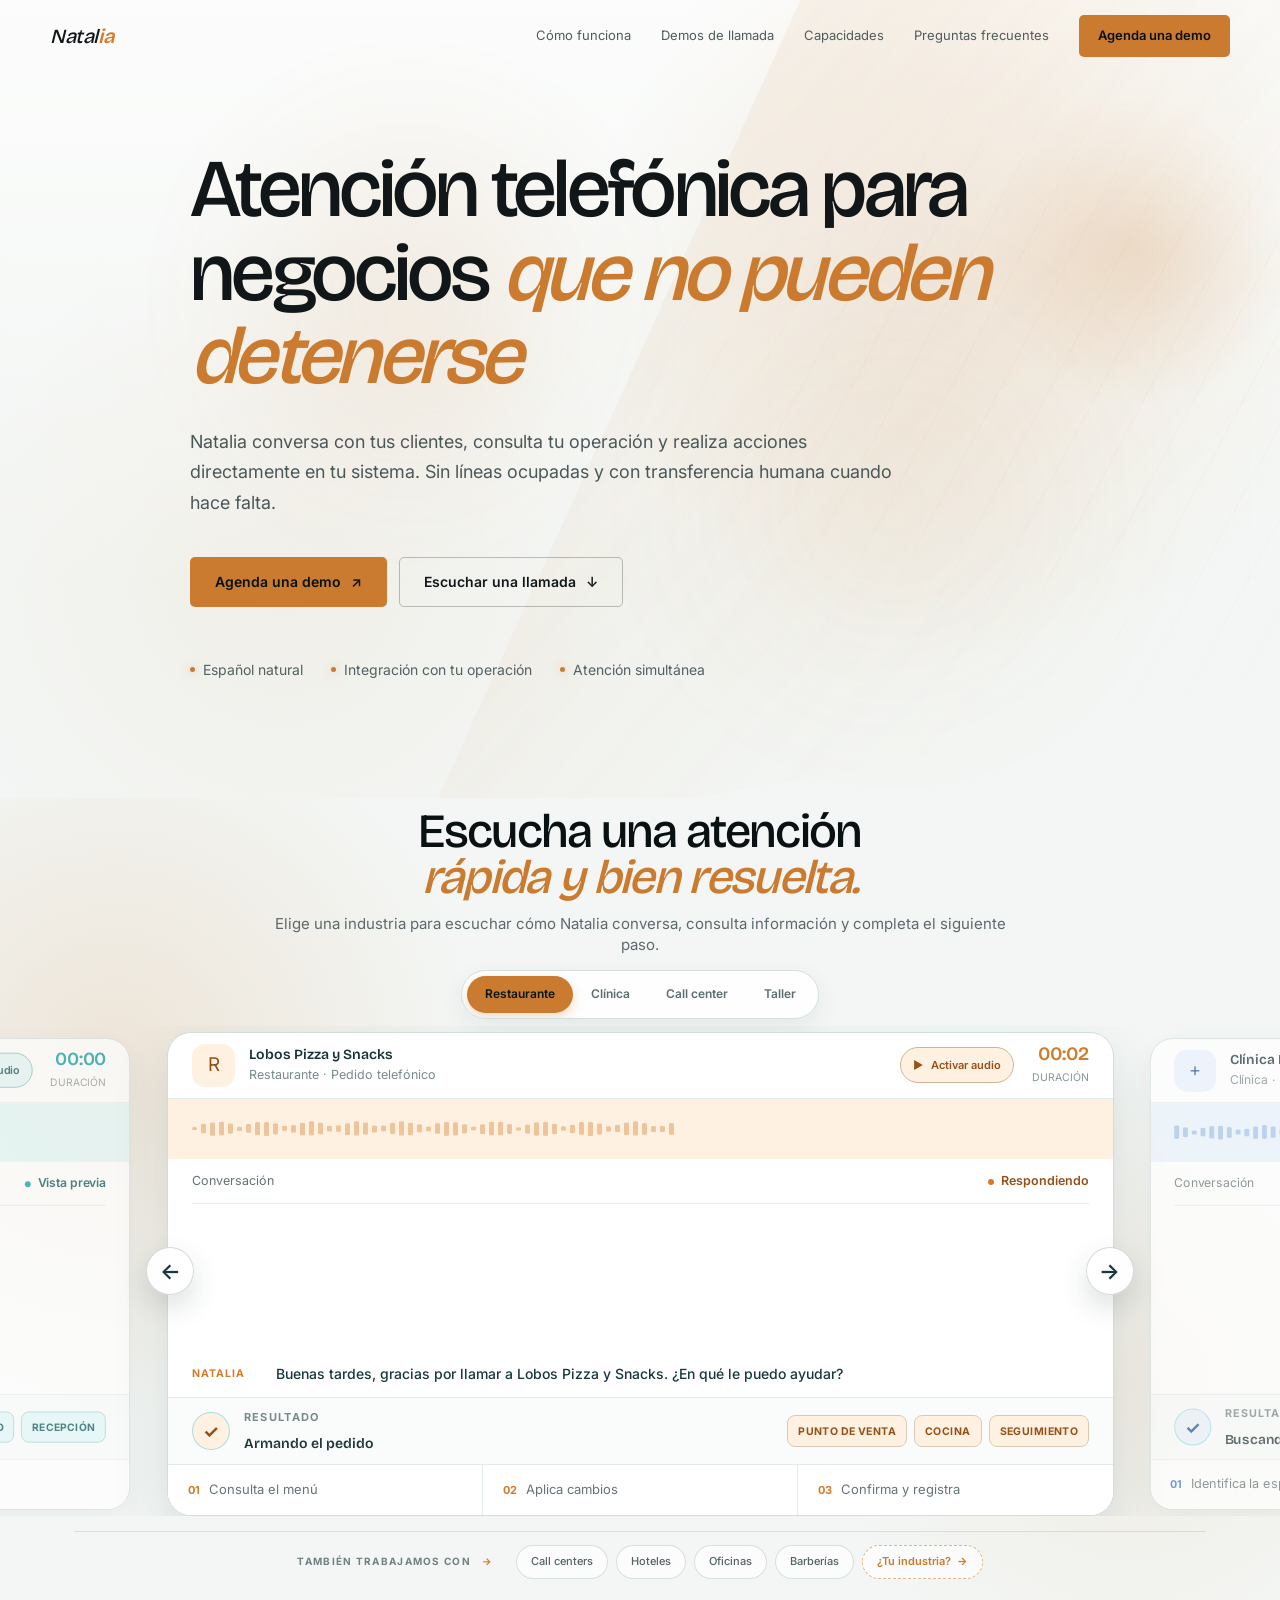
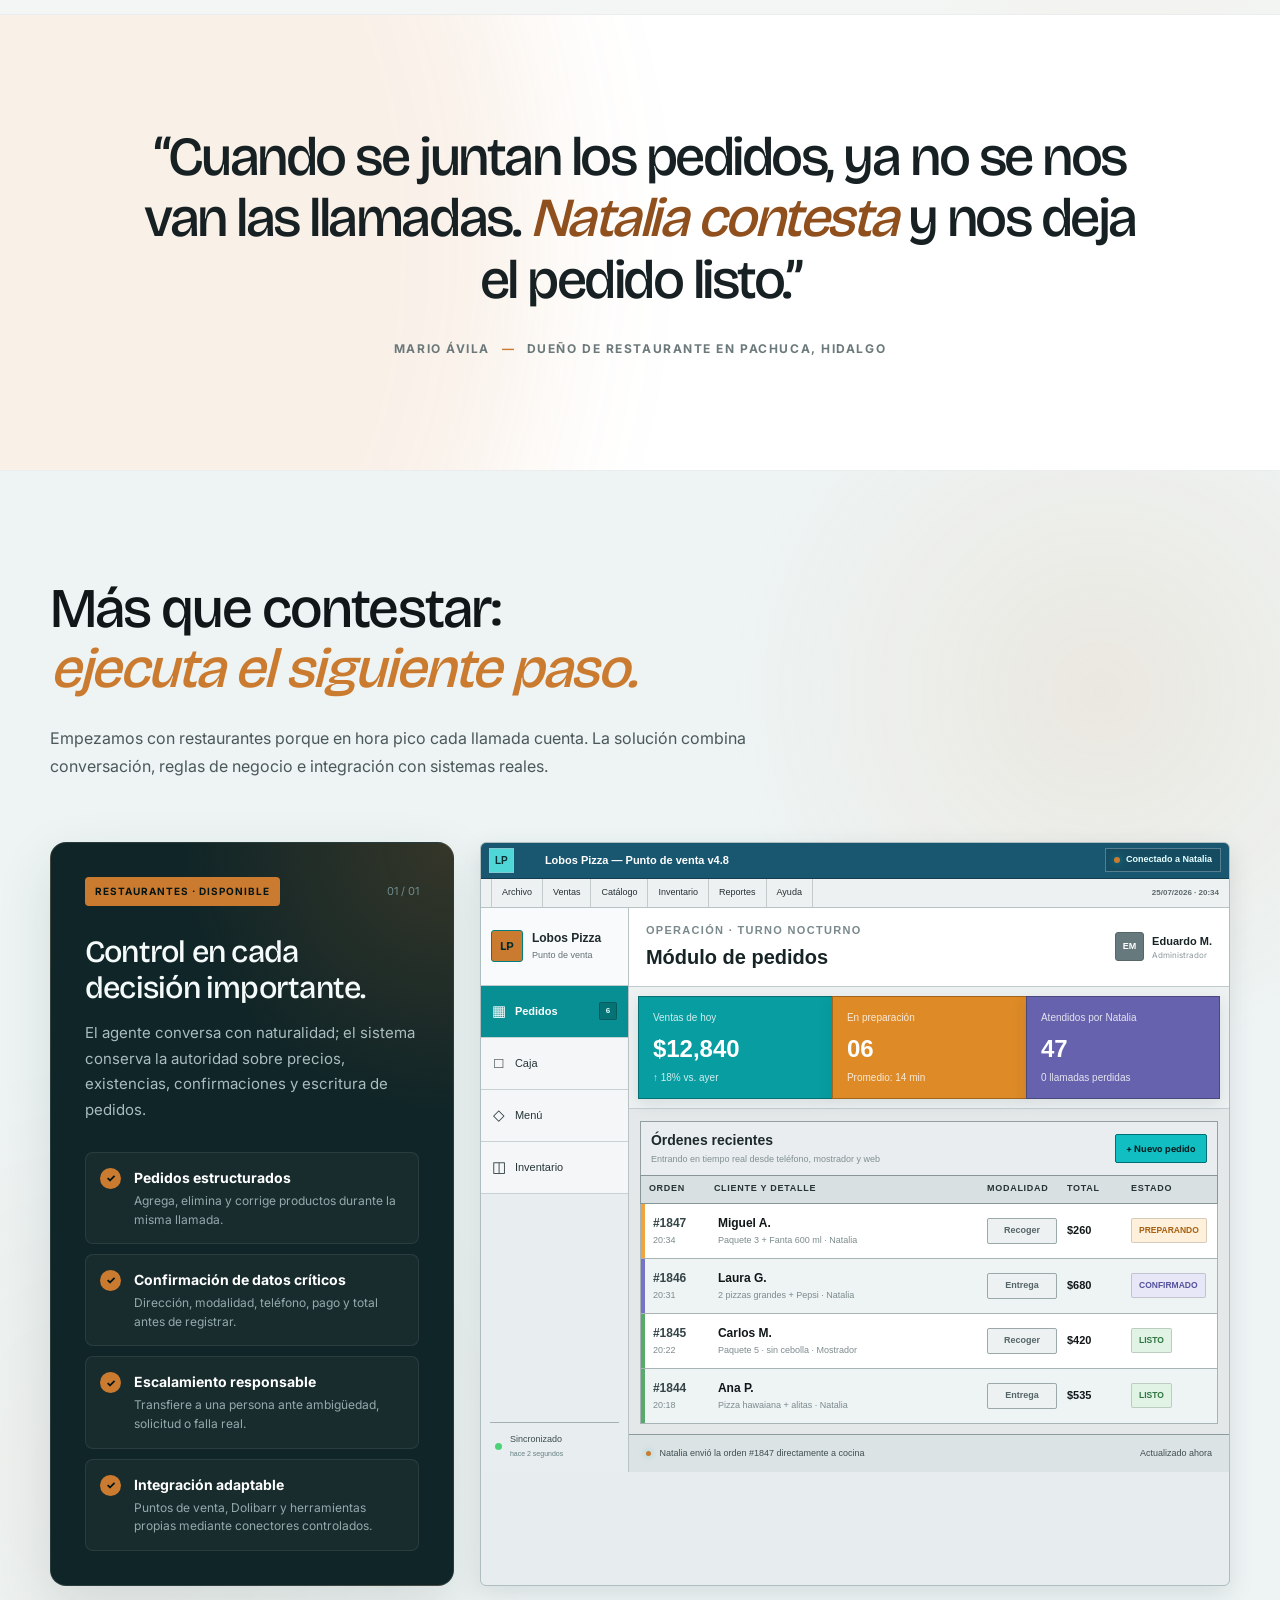
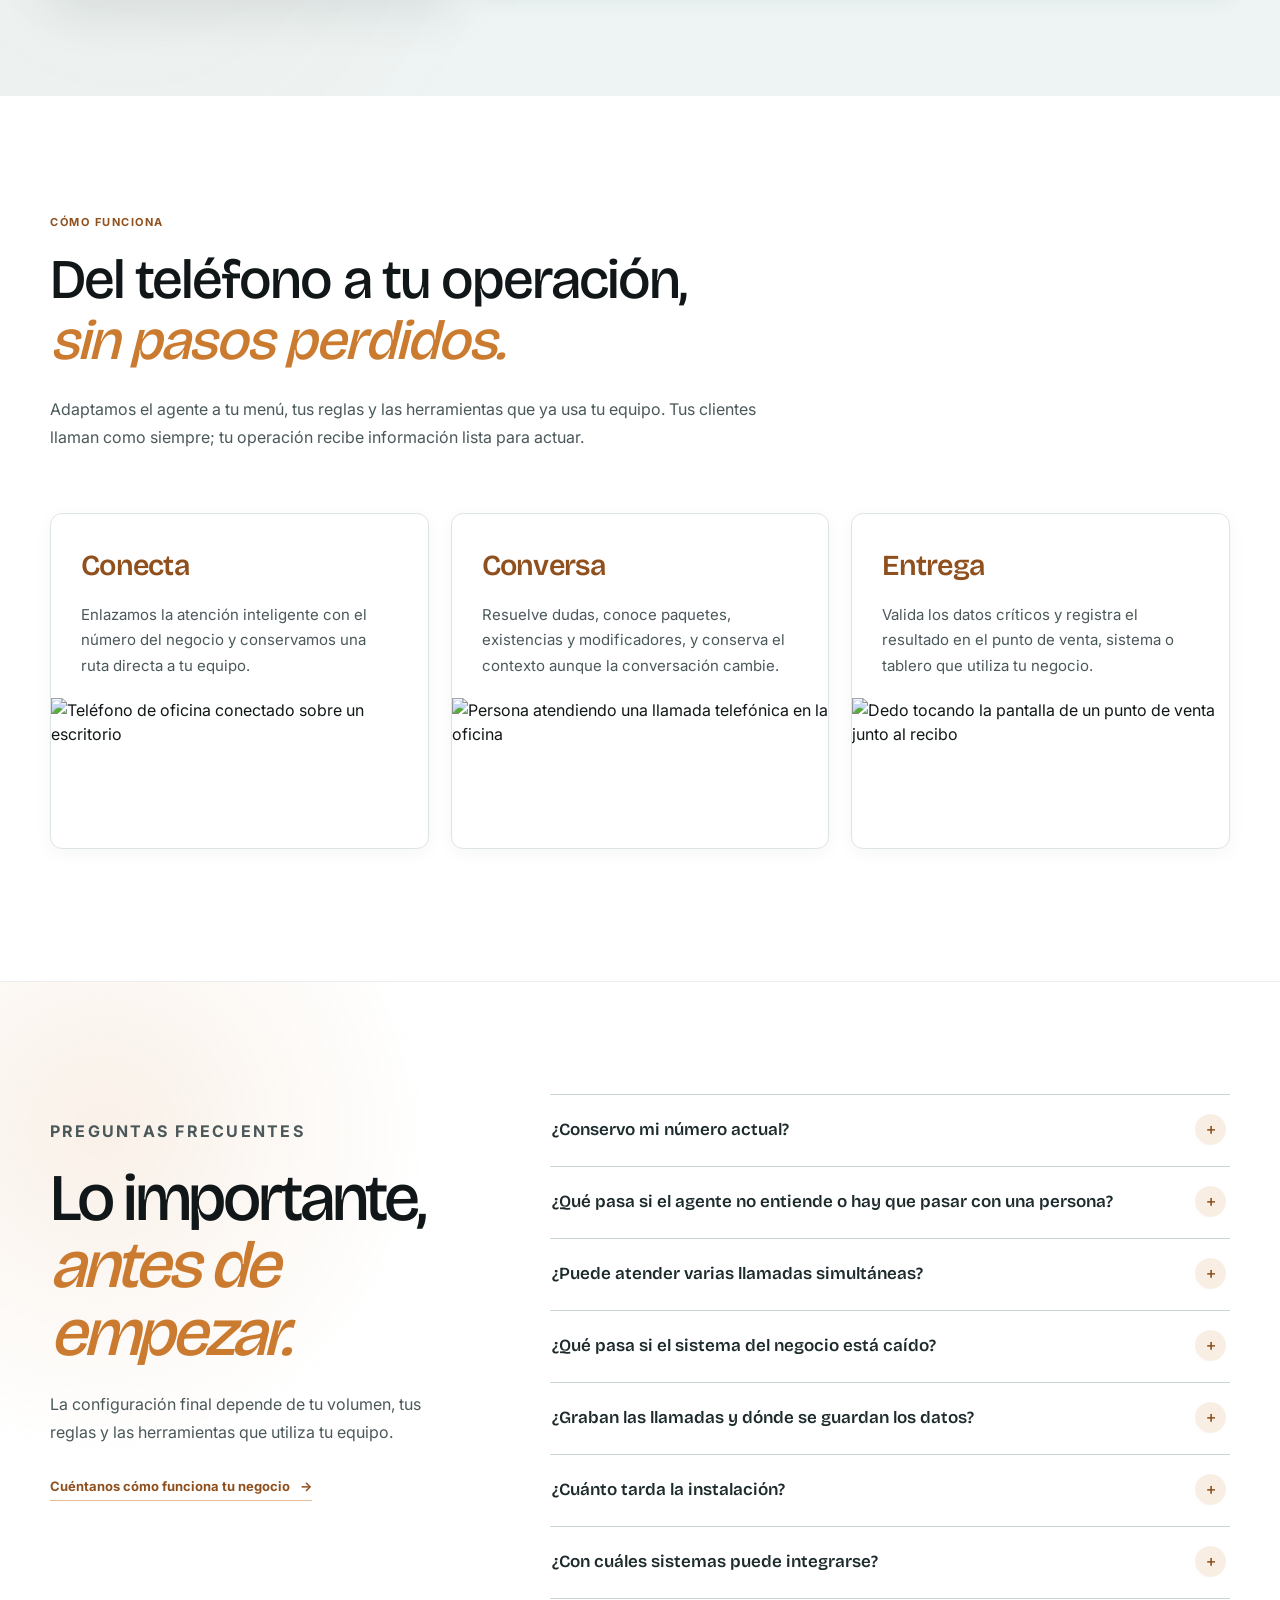
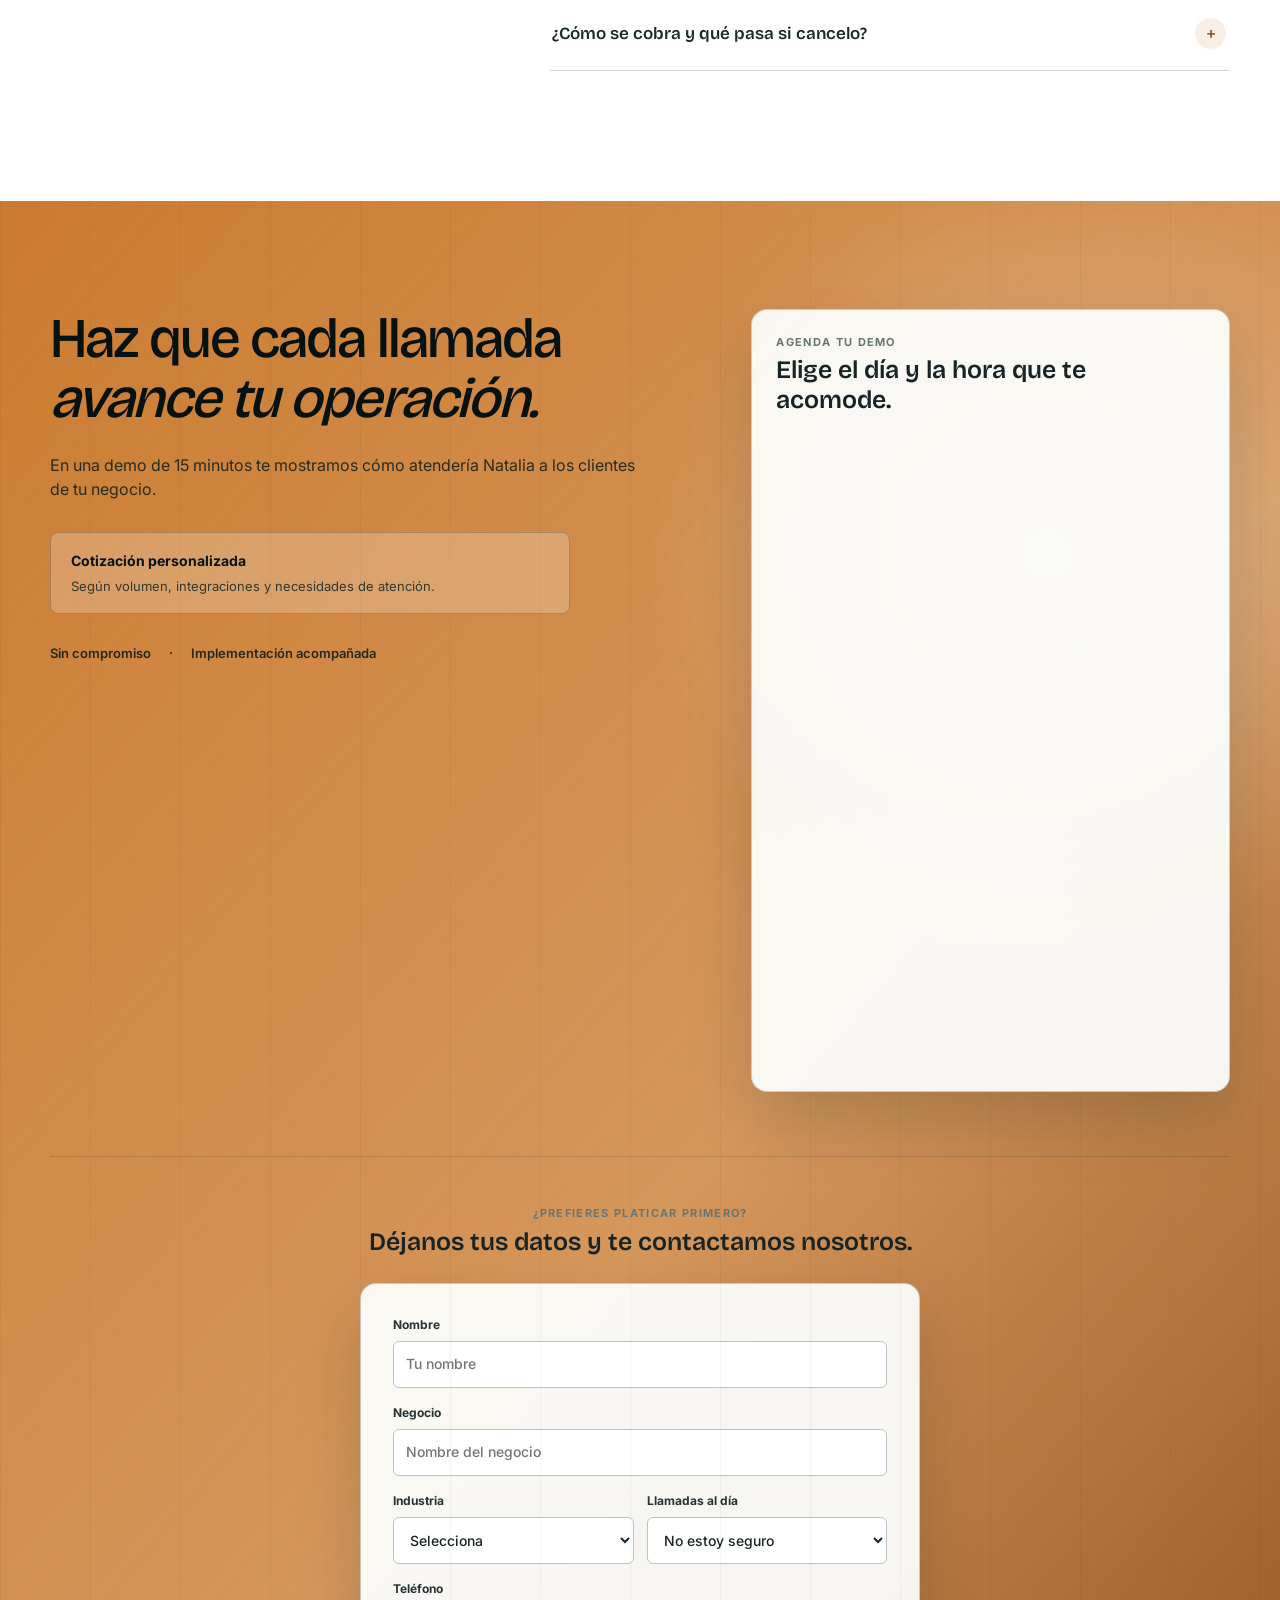
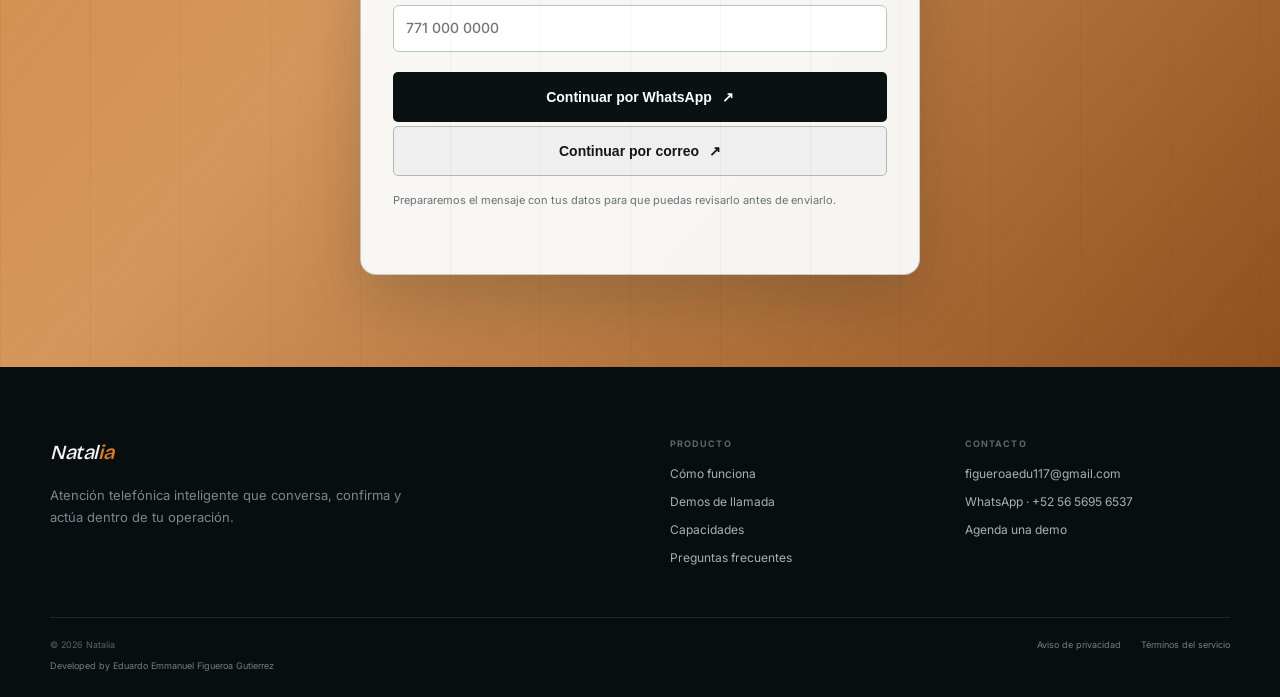
==== index.html @ 7aabf7bd "Publish Natalia website" ====
<!DOCTYPE html>
<html lang="es-MX">
<head>
  <meta charset="UTF-8">
  <meta name="viewport" content="width=device-width, initial-scale=1.0">
  <meta name="theme-color" content="#f7f9f8">
  <title>Natalia — Agentes de voz para la operación de tu negocio</title>
  <meta name="description" content="Natalia atiende llamadas, consulta la operación de tu negocio y ejecuta acciones en tus sistemas, con atención simultánea y transferencia humana.">
  <link rel="canonical" href="https://natem.ai/">
  <meta property="og:type" content="website">
  <meta property="og:locale" content="es_MX">
  <meta property="og:site_name" content="Natalia">
  <meta property="og:title" content="Atención telefónica para negocios que no pueden detenerse">
  <meta property="og:description" content="Agentes de voz que conversan, consultan tu operación y ejecutan acciones directamente en tus sistemas.">
  <meta property="og:url" content="https://natem.ai/">
  <meta property="og:image" content="https://natem.ai/og.png">
  <meta property="og:image:alt" content="Natalia conecta cada llamada con la operación de restaurantes, clínicas, call centers y talleres.">
  <meta name="twitter:card" content="summary_large_image">
  <meta name="twitter:title" content="Atención telefónica para negocios que no pueden detenerse">
  <meta name="twitter:description" content="Agentes de voz que conversan y ejecutan acciones en la operación de tu negocio.">
  <meta name="twitter:image" content="https://natem.ai/og.png">
  <link rel="icon" href="favicon.svg" type="image/svg+xml">
  <link rel="manifest" href="site.webmanifest">
  <script type="application/ld+json">
    {
      "@context": "https://schema.org",
      "@type": "Organization",
      "name": "Natalia",
      "url": "https://natem.ai/",
      "logo": "https://natem.ai/favicon.svg",
      "email": "figueroaedu117@gmail.com",
      "description": "Agentes de voz para atención telefónica e integración con la operación de negocios."
    }
  </script>
  <link rel="preconnect" href="https://fonts.googleapis.com">
  <link rel="preconnect" href="https://fonts.gstatic.com" crossorigin>
  <link href="https://fonts.googleapis.com/css2?family=Bricolage+Grotesque:ital,opsz,wght@0,12..96,400;0,12..96,500;0,12..96,600;0,12..96,700;1,12..96,500&family=Inter:wght@400;500;600&display=swap" rel="stylesheet">
  <link rel="stylesheet" href="css/style.css?v=20260728-3">
  <link rel="stylesheet" href="css/call-carousel.css?v=20260726-9">
  <link rel="stylesheet" href="css/operations-verticals.css?v=20260726-2">
</head>
<body>
  <a class="skip-link" href="#main">Ir al contenido</a>

  <nav class="nav" aria-label="Navegación principal">
    <div class="nav-inner">
      <a href="#hero" class="logo" aria-label="Natalia, inicio"><span class="logo-word">Natal<span class="logo-letter logo-letter-i">i</span><span class="logo-letter logo-letter-a">a</span></span></a>
      <div class="nav-links">
        <a href="#how">Cómo funciona</a>
        <a href="#live-call">Demos de llamada</a>
        <a href="#capabilities">Capacidades</a>
        <a href="#faq">Preguntas frecuentes</a>
      </div>
      <a href="#contact" class="btn btn-primary btn-small">Agenda una demo</a>
    </div>
  </nav>

  <main id="main">
    <section class="hero" id="hero">
      <div class="hero-ambient" aria-hidden="true">
        <span class="ambient-orb ambient-orb-one"></span>
        <span class="ambient-orb ambient-orb-two"></span>
        <span class="ambient-grid"></span>
      </div>
      <div class="hero-inner">
        <h1>Atención telefónica para negocios <em>que no pueden detenerse</em></h1>
        <p class="hero-subtitle">
          Natalia conversa con tus clientes, consulta tu operación y realiza acciones
          directamente en tu sistema. Sin líneas ocupadas y con transferencia humana cuando hace falta.
        </p>
        <div class="hero-actions">
          <a href="#contact" class="btn btn-primary">Agenda una demo <span aria-hidden="true">↗</span></a>
          <a href="#live-call" class="btn btn-secondary">Escuchar una llamada <span aria-hidden="true">↓</span></a>
        </div>
        <div class="hero-proof" aria-label="Características principales">
          <span><i aria-hidden="true"></i> Español natural</span>
          <span><i aria-hidden="true"></i> Integración con tu operación</span>
          <span><i aria-hidden="true"></i> Atención simultánea</span>
        </div>
      </div>
    </section>

    <section class="live-call" id="live-call">
      <div class="section-inner call-inner">
        <div class="call-heading reveal">
          <h2>Escucha una atención<br><em>rápida y bien resuelta.</em></h2>
          <p>Elige una industria para escuchar cómo Natalia conversa, consulta información y completa el siguiente paso.</p>
        </div>

        <div class="call-showcase reveal" id="call-stage">
          <div class="call-switcher" id="call-switcher" role="tablist" aria-label="Tipos de llamadas">
            <button id="call-tab-0" type="button" role="tab" data-call-index="0" aria-selected="true" aria-controls="call-panel-0">Restaurante</button>
            <button id="call-tab-1" type="button" role="tab" data-call-index="1" aria-selected="false" aria-controls="call-panel-1" tabindex="-1">Clínica</button>
            <button id="call-tab-2" type="button" role="tab" data-call-index="2" aria-selected="false" aria-controls="call-panel-2" tabindex="-1">Call center</button>
            <button id="call-tab-3" type="button" role="tab" data-call-index="3" aria-selected="false" aria-controls="call-panel-3" tabindex="-1">Taller</button>
          </div>

          <div class="call-carousel-shell">
            <button class="carousel-arrow carousel-arrow-prev" id="call-prev" type="button" aria-label="Ver llamada anterior">←</button>
            <div class="call-carousel" id="call-carousel" aria-label="Conversaciones de demostración por negocio">
              <div class="call-track" id="call-track"></div>
            </div>
            <button class="carousel-arrow carousel-arrow-next" id="call-next" type="button" aria-label="Ver llamada siguiente">→</button>
          </div>

          <p class="carousel-hint"><span aria-hidden="true">↔</span> Desliza o usa las flechas para explorar</p>
          <div class="call-industry-strip" aria-label="Otras industrias compatibles">
            <span class="call-industry-label">También trabajamos con <i aria-hidden="true">→</i></span>
            <div class="call-industry-tags">
              <span>Call centers</span>
              <span>Hoteles</span>
              <span>Oficinas</span>
              <span>Barberías</span>
              <a href="#contact">¿Tu industria? <b aria-hidden="true">→</b></a>
            </div>
          </div>
        </div>
      </div>
    </section>

    <section class="proof-quote section-light" aria-labelledby="proof-quote-title">
      <div class="section-inner proof-quote-inner reveal">
        <blockquote id="proof-quote-title">
          “Cuando se juntan los pedidos, ya no se nos van las llamadas.
          <em>Natalia contesta</em> y nos deja el pedido listo.”
        </blockquote>
        <p class="proof-quote-source">Mario Ávila <span>—</span> Dueño de restaurante en Pachuca, Hidalgo</p>
      </div>
    </section>

    <section class="capabilities section-light" id="capabilities">
      <div class="section-inner">
        <div class="capabilities-intro reveal">
          <div class="heading-copy">
            <h2>Más que contestar:<br><em>ejecuta el siguiente paso.</em></h2>
            <p class="heading-subtitle">
              Empezamos con restaurantes porque en hora pico cada llamada cuenta.
              La solución combina conversación, reglas de negocio e integración con sistemas reales.
            </p>
          </div>
        </div>

        <div class="operations-layout">
          <article class="feature-panel reveal">
            <div class="feature-panel-head">
              <span class="sector-badge">RESTAURANTES · DISPONIBLE</span>
              <span class="panel-index">01 / 01</span>
            </div>
            <h3>Control en cada decisión importante.</h3>
            <p class="feature-lead">
              El agente conversa con naturalidad; el sistema conserva la autoridad sobre precios,
              existencias, confirmaciones y escritura de pedidos.
            </p>
            <ul class="feature-list">
              <li>
                <span class="feature-check">✓</span>
                <div><strong>Pedidos estructurados</strong><small>Agrega, elimina y corrige productos durante la misma llamada.</small></div>
              </li>
              <li>
                <span class="feature-check">✓</span>
                <div><strong>Confirmación de datos críticos</strong><small>Dirección, modalidad, teléfono, pago y total antes de registrar.</small></div>
              </li>
              <li>
                <span class="feature-check">✓</span>
                <div><strong>Escalamiento responsable</strong><small>Transfiere a una persona ante ambigüedad, solicitud o falla real.</small></div>
              </li>
              <li>
                <span class="feature-check">✓</span>
                <div><strong>Integración adaptable</strong><small>Puntos de venta, Dolibarr y herramientas propias mediante conectores controlados.</small></div>
              </li>
            </ul>
          </article>

          <article class="dashboard-card reveal" aria-label="Ejemplo de pedido enviado a un punto de venta externo">
            <div class="mobile-integration-summary">
              <span class="mobile-integration-label">Integración con tu sistema</span>
              <ol>
                <li><b>1</b><span><strong>Pedido recibido</strong><small>Productos y cambios estructurados</small></span></li>
                <li><b>2</b><span><strong>Datos confirmados</strong><small>Cliente, modalidad, teléfono y total</small></span></li>
                <li><b>3</b><span><strong>Enviado al sistema</strong><small>La operación recibe información lista para actuar</small></span></li>
              </ol>
              <button class="integration-expand" type="button" aria-expanded="false">Ver integración completa</button>
            </div>
            <div class="desktop-pos-detail">
            <div class="pos-window-bar">
              <div class="window-controls" aria-hidden="true"><span>LP</span></div>
              <span class="pos-address">Lobos Pizza — Punto de venta v4.8</span>
              <span class="external-badge"><i></i> Conectado a Natalia</span>
            </div>
            <div class="classic-menu-bar">
              <div><span>Archivo</span><span>Ventas</span><span>Catálogo</span><span>Inventario</span><span>Reportes</span><span>Ayuda</span></div>
              <strong>25/07/2026 · 20:34</strong>
            </div>
            <div class="pos-app">
              <aside class="pos-sidebar" aria-label="Navegación del punto de venta de ejemplo">
                <div class="pos-brand">
                  <span>LP</span>
                  <div><strong>Lobos Pizza</strong><small>Punto de venta</small></div>
                </div>
                <nav class="pos-nav">
                  <span class="active"><b>▦</b> Pedidos <i>6</i></span>
                  <span><b>□</b> Caja</span>
                  <span><b>◇</b> Menú</span>
                  <span><b>◫</b> Inventario</span>
                </nav>
                <div class="pos-connection"><i></i><span>Sincronizado<br><small>hace 2 segundos</small></span></div>
              </aside>
              <div class="pos-main">
                <div class="dashboard-topbar">
                  <div>
                    <span class="meta-label">OPERACIÓN · TURNO NOCTURNO</span>
                    <strong>Módulo de pedidos</strong>
                  </div>
                  <div class="pos-user"><span>EM</span><div><strong>Eduardo M.</strong><small>Administrador</small></div></div>
                </div>
                <div class="dashboard-summary">
                  <div class="metric-teal"><span>Ventas de hoy</span><strong>$12,840</strong><small>↑ 18% vs. ayer</small></div>
                  <div class="metric-amber"><span>En preparación</span><strong>06</strong><small>Promedio: 14 min</small></div>
                  <div class="metric-violet"><span>Atendidos por Natalia</span><strong>47</strong><small>0 llamadas perdidas</small></div>
                </div>
                <div class="dashboard-table">
                  <div class="table-title">
                    <div><strong>Órdenes recientes</strong><span>Entrando en tiempo real desde teléfono, mostrador y web</span></div>
                    <button type="button" tabindex="-1">+ Nuevo pedido</button>
                  </div>
                  <div class="table-head"><span>Orden</span><span>Cliente y detalle</span><span>Modalidad</span><span>Total</span><span>Estado</span></div>
                  <div id="dash-list"></div>
                </div>
                <div class="dashboard-foot">
                  <span><i></i> Natalia envió la orden #1847 directamente a cocina</span>
                  <span>Actualizado ahora</span>
                </div>
              </div>
            </div>
            </div>
          </article>
        </div>

      </div>
    </section>

    <section class="how section-light" id="how">
      <div class="section-inner">
        <div class="section-heading reveal">
          <div class="heading-copy">
            <p class="eyebrow eyebrow-light">Cómo funciona</p>
            <h2>Del teléfono a tu operación,<br><em>sin pasos perdidos.</em></h2>
            <p class="heading-subtitle">
              Adaptamos el agente a tu menú, tus reglas y las herramientas que ya usa tu equipo.
              Tus clientes llaman como siempre; tu operación recibe información lista para actuar.
            </p>
          </div>
        </div>

        <div class="how-grid">
          <article class="how-card reveal">
            <div class="how-card-info">
              <h3>Conecta</h3>
              <p>Enlazamos la atención inteligente con el número del negocio y conservamos una ruta directa a tu equipo.</p>
            </div>
            <div class="how-card-img">
              <img src="https://images.unsplash.com/photo-1587560699334-bea93391dcef?w=600&q=80&auto=format&fit=crop" alt="Teléfono de oficina conectado sobre un escritorio" loading="lazy">
            </div>
          </article>

          <article class="how-card reveal">
            <div class="how-card-info">
              <h3>Conversa</h3>
              <p>Resuelve dudas, conoce paquetes, existencias y modificadores, y conserva el contexto aunque la conversación cambie.</p>
            </div>
            <div class="how-card-img">
              <img src="https://images.unsplash.com/photo-1525182008055-f88b95ff7980?w=600&q=80&auto=format&fit=crop" alt="Persona atendiendo una llamada telefónica en la oficina" loading="lazy">
            </div>
          </article>

          <article class="how-card reveal">
            <div class="how-card-info">
              <h3>Entrega</h3>
              <p>Valida los datos críticos y registra el resultado en el punto de venta, sistema o tablero que utiliza tu negocio.</p>
            </div>
            <div class="how-card-img">
              <img src="https://images.unsplash.com/photo-1647427017067-8f33ccbae493?w=600&q=80&auto=format&fit=crop" alt="Dedo tocando la pantalla de un punto de venta junto al recibo" loading="lazy">
            </div>
          </article>
        </div>
      </div>
    </section>

    <section class="faq section-light" id="faq" aria-labelledby="faq-title">
      <div class="section-inner faq-layout">
        <div class="faq-intro reveal">
          <p class="eyebrow eyebrow-light">Preguntas frecuentes</p>
          <h2 id="faq-title">Lo importante,<br><em>antes de empezar.</em></h2>
          <p>La configuración final depende de tu volumen, tus reglas y las herramientas que utiliza tu equipo.</p>
          <a href="#contact" class="faq-contact-link">Cuéntanos cómo funciona tu negocio <span aria-hidden="true">→</span></a>
        </div>
        <div class="faq-list reveal">
          <details>
            <summary>¿Conservo mi número actual?</summary>
            <p>Sí. Enlazamos Natalia con tu línea actual para que tus clientes sigan marcando el mismo número.</p>
          </details>
          <details>
            <summary>¿Qué pasa si el agente no entiende o hay que pasar con una persona?</summary>
            <p>Pide una aclaración breve y, si la ambigüedad sigue o el caso sale de sus reglas, transfiere la llamada con el contexto ya recopilado a los motivos, horarios y números que definimos contigo.</p>
          </details>
          <details>
            <summary>¿Puede atender varias llamadas simultáneas?</summary>
            <p>Sí. El servicio puede mantener varias conversaciones al mismo tiempo; dimensionamos el plan según tu volumen y horarios pico.</p>
          </details>
          <details>
            <summary>¿Qué pasa si el sistema del negocio está caído?</summary>
            <p>Natalia no inventa una confirmación. Sigue la contingencia acordada: reintentar, registrar temporalmente o transferir a tu equipo.</p>
          </details>
          <details>
            <summary>¿Graban las llamadas y dónde se guardan los datos?</summary>
            <p>La grabación es configurable y se informa conforme al flujo acordado; también podemos trabajar solo con transcripción. El almacenamiento, proveedores, retención y eliminación se documentan antes de operar.</p>
          </details>
          <details>
            <summary>¿Cuánto tarda la instalación?</summary>
            <p>La conexión del número y un flujo estándar puede quedar lista en 48 horas después de recibir accesos y datos básicos. Integraciones especiales se revisan por separado.</p>
          </details>
          <details>
            <summary>¿Con cuáles sistemas puede integrarse?</summary>
            <p>Con puntos de venta, CRM, agendas, bases de datos y herramientas propias que ofrezcan API o una ruta segura de integración.</p>
          </details>
          <details>
            <summary>¿Cómo se cobra y qué pasa si cancelo?</summary>
            <p>Preparamos una cotización personalizada según minutos, llamadas simultáneas, integraciones y mantenimiento. Si cancelas, tu número vuelve al flujo telefónico acordado y coordinamos la entrega o eliminación de datos aplicable.</p>
          </details>
        </div>
      </div>
    </section>

    <section class="cta-band" id="contact">
      <div class="section-inner contact-layout">
        <div class="cta-inner">
          <h2>Haz que cada llamada<br><em>avance tu operación.</em></h2>
          <p>En una demo de 15 minutos te mostramos cómo atendería Natalia a los clientes de tu negocio.</p>
          <div class="quote-note">
            <strong>Cotización personalizada</strong>
            <span>Según volumen, integraciones y necesidades de atención.</span>
          </div>
          <div class="cta-assurance">
            <span>Sin compromiso</span><span>Implementación acompañada</span>
          </div>
        </div>
        <div class="calendly-panel">
          <div class="form-heading">
            <span>Agenda tu demo</span>
            <strong>Elige el día y la hora que te acomode.</strong>
          </div>
          <div class="calendly-inline-widget" data-url="https://calendly.com/figueroaedu117/30min?hide_gdpr_banner=1" style="min-width:280px;height:640px;"></div>
        </div>
      </div>

      <div class="section-inner contact-alt">
        <div class="form-heading contact-alt-heading">
          <span>¿Prefieres platicar primero?</span>
          <strong>Déjanos tus datos y te contactamos nosotros.</strong>
        </div>
        <form class="contact-form" id="contact-form">
          <label>
            Nombre
            <input type="text" name="name" autocomplete="name" required placeholder="Tu nombre">
          </label>
          <label>
            Negocio
            <input type="text" name="business" autocomplete="organization" required placeholder="Nombre del negocio">
          </label>
          <div class="form-row">
            <label>
              Industria
              <select name="industry" required>
                <option value="">Selecciona</option>
                <option>Restaurante</option>
                <option>Clínica o consultorio</option>
                <option>Call center</option>
                <option>Taller</option>
                <option>Otra industria</option>
              </select>
            </label>
            <label>
              Llamadas al día
              <select name="calls">
                <option>No estoy seguro</option>
                <option>Menos de 20</option>
                <option>20 a 50</option>
                <option>51 a 100</option>
                <option>Más de 100</option>
              </select>
            </label>
          </div>
          <label>
            Teléfono
            <input type="tel" name="phone" autocomplete="tel" required placeholder="771 000 0000">
          </label>
          <div class="form-actions">
            <button type="submit" class="btn btn-dark">Continuar por WhatsApp <span aria-hidden="true">↗</span></button>
            <button type="submit" formtarget="_self" class="btn btn-secondary" id="contact-email-btn">Continuar por correo <span aria-hidden="true">↗</span></button>
          </div>
          <small>Prepararemos el mensaje con tus datos para que puedas revisarlo antes de enviarlo.</small>
          <p class="form-status" id="form-status" role="status" aria-live="polite"></p>
        </form>
      </div>
    </section>
  </main>

  <footer class="footer">
    <div class="section-inner footer-inner">
      <div class="footer-brand">
        <a href="#hero" class="logo"><span class="logo-word">Natal<span class="logo-letter logo-letter-i">i</span><span class="logo-letter logo-letter-a">a</span></span></a>
        <p>Atención telefónica inteligente que conversa, confirma y actúa dentro de tu operación.</p>
      </div>
      <div class="footer-links">
        <div>
          <span>Producto</span>
          <a href="#how">Cómo funciona</a>
          <a href="#live-call">Demos de llamada</a>
          <a href="#capabilities">Capacidades</a>
          <a href="#faq">Preguntas frecuentes</a>
        </div>
        <div>
          <span>Contacto</span>
          <a href="mailto:figueroaedu117@gmail.com">figueroaedu117@gmail.com</a>
          <a href="https://wa.me/525656956537" rel="noopener">WhatsApp · +52 56 5695 6537</a>
          <a href="#contact">Agenda una demo</a>
        </div>
      </div>
    </div>
    <div class="section-inner footer-bottom">
      <div class="footer-owner">
        <span>© 2026 Natalia</span>
        <a class="footer-credit" href="https://github.com/EduardoAllen02" target="_blank" rel="noopener">Developed by Eduardo Emmanuel Figueroa Gutierrez</a>
      </div>
      <div class="footer-legal"><a href="aviso-de-privacidad.html">Aviso de privacidad</a><a href="terminos.html">Términos del servicio</a></div>
    </div>
  </footer>

  <script src="js/site.js?v=20260726-9"></script>
  <script src="js/call-carousel.js?v=20260728-2"></script>
  <script src="https://assets.calendly.com/assets/external/widget.js" async></script>
</body>
</html>
---- css/style.css ----
:root {
  --ink: #0a1112;
  --ink-soft: #10191b;
  --card-dark: #131e20;
  --paper: #ffffff;
  --paper-soft: #f4f7f7;
  --text-dark: #111718;
  --text-body: #4b585a;
  --text-light: #f4fbfb;
  --text-muted: #91a2a4;
  --theme-accent-rgb: 211, 123, 39;
  --theme-ink-rgb: 150, 80, 24;
  --theme-soft-rgb: 255, 241, 226;
  --experience-bg: #f3f6f4;
  --accent: rgb(var(--theme-accent-rgb));
  --accent-dark: rgb(var(--theme-ink-rgb));
  --accent-pale: rgb(var(--theme-soft-rgb));
  --line-dark: rgba(255, 255, 255, 0.1);
  --line-light: #dce4e5;
  --shadow-card: 0 22px 60px rgba(11, 35, 38, 0.1);
  --font-head: "Bricolage Grotesque", sans-serif;
  --font-body: "Inter", sans-serif;
  --max-width: 1180px;
}

* {
  box-sizing: border-box;
  margin: 0;
  padding: 0;
}

html {
  scroll-behavior: smooth;
  scroll-padding-top: 84px;
}

body {
  overflow-x: hidden;
  background: #f7f9f8;
  color: var(--text-light);
  font-family: var(--font-body);
  line-height: 1.5;
  -webkit-font-smoothing: antialiased;
}

a {
  color: inherit;
  text-decoration: none;
}

button,
a {
  -webkit-tap-highlight-color: transparent;
}

:focus-visible {
  outline: 3px solid var(--accent);
  outline-offset: 4px;
}

.skip-link {
  position: fixed;
  top: 10px;
  left: 10px;
  z-index: 100;
  padding: 10px 14px;
  transform: translateY(-150%);
  border-radius: 6px;
  background: var(--paper);
  color: var(--text-dark);
  font-weight: 600;
}

.skip-link:focus {
  transform: translateY(0);
}

.section-inner {
  width: min(var(--max-width), calc(100% - 48px));
  margin-inline: auto;
}

.section-light {
  background: var(--paper);
  color: var(--text-dark);
}

em {
  color: var(--accent);
  font-family: inherit;
  font-style: italic;
  transition: color 700ms ease;
}

.eyebrow {
  display: flex;
  align-items: center;
  gap: 10px;
  margin-bottom: 20px;
  font-size: 11px;
  font-weight: 700;
  letter-spacing: 0.14em;
  text-transform: uppercase;
}

.eyebrow-dark {
  color: #a8b9bb;
}

.eyebrow-dark > span {
  width: 28px;
  height: 1px;
  background: var(--accent);
}

.eyebrow-light {
  color: var(--accent-dark);
}

.btn {
  display: inline-flex;
  align-items: center;
  justify-content: center;
  gap: 10px;
  min-height: 50px;
  padding: 13px 24px;
  border: 1px solid transparent;
  border-radius: 5px;
  font-size: 14px;
  font-weight: 600;
  transition: transform 180ms ease, background-color 180ms ease, border-color 180ms ease, color 180ms ease;
}

.btn:hover {
  transform: translateY(-2px);
}

.btn-primary {
  background: var(--accent);
  color: #fff;
}

.btn-primary:hover {
  background: var(--accent-dark);
}

.btn-secondary {
  border-color: rgba(17, 23, 24, 0.26);
  color: var(--text-dark);
}

.btn-secondary:hover {
  border-color: var(--accent);
  color: var(--accent);
}

.btn-small {
  min-height: 42px;
  padding: 10px 18px;
  font-size: 13px;
}

.btn-dark {
  min-width: 180px;
  background: var(--ink);
  color: var(--accent);
}

.btn-dark:hover {
  background: #000;
}

.nav {
  position: fixed;
  inset: 0 0 auto;
  z-index: 40;
  border-bottom: 1px solid transparent;
  transition: background-color 220ms ease, border-color 220ms ease, color 700ms ease;
}

.nav.scrolled {
  border-color: rgba(20, 31, 32, 0.11);
  background: rgba(250, 252, 251, 0.9);
  backdrop-filter: blur(16px);
}

.nav-inner {
  width: min(var(--max-width), calc(100% - 48px));
  min-height: 72px;
  margin-inline: auto;
  display: flex;
  align-items: center;
  justify-content: space-between;
  gap: 30px;
}

.logo {
  color: var(--text-dark);
  font-family: var(--font-head);
  font-size: 20px;
  font-weight: 500;
  letter-spacing: -0.02em;
}

.logo-word {
  font-style: italic;
}

/* La i y la a comparten un solo color: el de la industria seleccionada en
   Demos de llamada (call-carousel.js escribe --logo-accent al cambiar de
   pestaña). Restaurante es la pestaña inicial, así que ese es el color
   por default antes de que el usuario elija otra. */
.logo-letter {
  display: inline-block;
  font-weight: 600;
  color: var(--logo-accent, #d37b27);
  transition: color 320ms ease;
}

.nav-links {
  display: flex;
  align-items: center;
  gap: 30px;
  margin-left: auto;
}

.nav-links a {
  color: #4f5c5e;
  font-size: 13px;
  transition: color 160ms ease;
}

.nav-links a:hover {
  color: var(--accent-dark);
}

.hero {
  position: relative;
  min-height: 780px;
  display: grid;
  place-items: center;
  overflow: hidden;
  padding: 148px 0 118px;
  isolation: isolate;
  color: var(--text-dark);
  background:
    radial-gradient(circle at 76% 34%, rgba(var(--theme-accent-rgb), 0.12), transparent 35%),
    radial-gradient(circle at 22% 72%, rgba(var(--theme-accent-rgb), 0.06), transparent 31%),
    linear-gradient(to bottom, #fbfcfb 0%, var(--experience-bg) 72%, var(--experience-bg) 100%);
  transition: background 700ms ease;
}

.hero::after {
  content: "";
  position: absolute;
  z-index: 1;
  inset: -10% -8% -6% 26%;
  clip-path: polygon(48% 0, 100% 0, 100% 82%, 8% 100%);
  opacity: 0.48;
  background:
    linear-gradient(
      132deg,
      rgba(255,255,255,0.72) 0 10%,
      rgba(var(--theme-accent-rgb),0.18) 23%,
      rgba(var(--theme-accent-rgb),0.07) 48%,
      transparent 72%
    );
  filter: blur(18px);
  mix-blend-mode: multiply;
  pointer-events: none;
  transition: background 700ms ease;
}

.hero-ambient,
.ambient-grid,
.ambient-orb {
  position: absolute;
  inset: 0;
  pointer-events: none;
}

.ambient-grid {
  opacity: 0.08;
  background-image:
    linear-gradient(rgba(var(--theme-accent-rgb), 0.055) 1px, transparent 1px),
    linear-gradient(90deg, rgba(var(--theme-accent-rgb), 0.055) 1px, transparent 1px);
  background-size: 96px 96px;
  mask-image: linear-gradient(to bottom, transparent, black 25%, black 70%, transparent);
}

.ambient-orb {
  border-radius: 999px;
  filter: blur(56px);
}

.ambient-orb-one {
  inset: 9% auto auto 14%;
  width: 460px;
  height: 460px;
  opacity: 0.13;
  background: radial-gradient(circle, rgb(var(--theme-accent-rgb)), transparent 70%);
  animation: drift-one 12s ease-in-out infinite alternate;
}

.ambient-orb-two {
  inset: auto 9% 3% auto;
  width: 540px;
  height: 540px;
  opacity: 0.07;
  background: radial-gradient(circle, rgb(var(--theme-accent-rgb)), transparent 72%);
  animation: drift-two 16s ease-in-out infinite alternate;
}

@keyframes drift-one {
  to { transform: translate3d(60px, 30px, 0) scale(1.08); }
}

@keyframes drift-two {
  to { transform: translate3d(-50px, -20px, 0) scale(0.94); }
}

.hero-inner {
  position: relative;
  z-index: 2;
  width: min(900px, calc(100% - 48px));
  margin-inline: auto;
  text-align: left;
}

.hero .eyebrow {
  justify-content: flex-start;
}

.hero h1 {
  max-width: 880px;
  margin: 0 0 28px;
  font-family: var(--font-head);
  font-size: clamp(48px, 6.7vw, 82px);
  font-weight: 500;
  line-height: 1.02;
  letter-spacing: -0.045em;
}

.hero-subtitle {
  max-width: 720px;
  margin: 0 0 38px;
  color: var(--text-body);
  font-size: 18px;
  line-height: 1.7;
}

.hero-actions {
  display: flex;
  justify-content: flex-start;
  gap: 12px;
  flex-wrap: wrap;
}

.hero-proof {
  display: flex;
  justify-content: flex-start;
  gap: 28px;
  flex-wrap: wrap;
  margin-top: 52px;
  color: #536164;
  font-size: clamp(14px, 0.9vw, 16px);
}

.hero-proof span {
  display: inline-flex;
  align-items: center;
  gap: 8px;
}

.hero-proof i {
  width: 5px;
  height: 5px;
  border-radius: 50%;
  background: var(--accent);
  box-shadow: 0 0 10px rgba(var(--theme-accent-rgb), 0.52);
}

.how {
  position: relative;
  z-index: 3;
  padding: 118px 0 132px;
}

.section-heading,
.capabilities-intro {
  display: block;
  margin-bottom: 62px;
}

.heading-copy {
  max-width: 880px;
}

.section-heading h2,
.call-heading h2,
.capabilities-intro h2,
.cta-band h2 {
  font-family: var(--font-head);
  font-size: clamp(36px, 4.5vw, 56px);
  font-weight: 500;
  line-height: 1.08;
  letter-spacing: -0.035em;
}

.heading-subtitle {
  max-width: 720px;
  margin-top: 24px;
  color: var(--text-body);
  font-size: 16px;
  line-height: 1.75;
}

.how-grid {
  display: grid;
  grid-template-columns: repeat(3, 1fr);
  gap: 22px;
}

.how-card {
  position: relative;
  min-height: 230px;
  display: flex;
  flex-direction: column;
  overflow: hidden;
  border: 1px solid var(--line-light);
  border-radius: 12px;
  background: var(--paper);
  box-shadow: 0 4px 18px rgba(20, 47, 50, 0.045);
  transition: transform 260ms cubic-bezier(.2, .75, .25, 1), box-shadow 260ms ease, border-color 260ms ease;
}

@media (hover: hover) and (pointer: fine) {
  .how-card:hover {
    z-index: 2;
    border-color: rgba(0, 142, 147, 0.35);
    transform: translateY(-6px);
    box-shadow: var(--shadow-card);
  }
}

.how-card-info {
  padding: 30px 30px 20px;
  flex: 1;
}

.how-card h3 {
  margin-bottom: 14px;
  color: var(--accent-dark);
  font-family: var(--font-head);
  font-size: 29px;
  font-weight: 600;
  letter-spacing: -0.025em;
}

.how-card-info p {
  color: var(--text-body);
  font-size: 15px;
  line-height: 1.7;
}

.how-card-img {
  position: relative;
  flex: 0 0 150px;
  overflow: hidden;
}

.how-card-img img {
  width: 100%;
  height: 100%;
  object-fit: cover;
  display: block;
  transition: transform 400ms ease;
}

@media (hover: hover) and (pointer: fine) {
  .how-card:hover .how-card-img img {
    transform: scale(1.035);
  }
}

.live-call {
  position: relative;
  z-index: 4;
  min-height: 900px;
  padding: 120px 0 0;
  overflow: visible;
  background:
    radial-gradient(circle at 76% 30%, rgba(0, 191, 196, 0.1), transparent 28%),
    linear-gradient(145deg, #081011, #0d1719 58%, #091314);
}

.call-atmosphere {
  position: absolute;
  inset: 0;
  opacity: 0.24;
  background-image:
    linear-gradient(90deg, transparent 49.9%, rgba(255,255,255,0.035) 50%, transparent 50.1%),
    linear-gradient(rgba(255,255,255,0.025) 1px, transparent 1px);
  background-size: 280px 100%, 100% 80px;
  pointer-events: none;
}

.call-inner {
  position: relative;
  z-index: 2;
}

.call-heading {
  max-width: 720px;
  margin-inline: auto;
  text-align: center;
}

.call-heading .eyebrow {
  justify-content: center;
}

.call-heading > p:last-child {
  max-width: 590px;
  margin: 22px auto 0;
  color: var(--text-muted);
  line-height: 1.7;
}

.call-stage {
  --parallax-y: 0px;
  --parallax-scale: 1;
  position: relative;
  z-index: 5;
  max-width: 960px;
  margin: 72px auto -134px;
  transform: translate3d(0, var(--parallax-y), 0) scale(var(--parallax-scale));
  transform-origin: center top;
  will-change: transform;
}

.call-card {
  overflow: hidden;
  border: 1px solid rgba(255, 255, 255, 0.12);
  border-radius: 16px;
  background: #101a1c;
  box-shadow: 0 42px 100px rgba(0, 0, 0, 0.42), 0 0 0 1px rgba(0, 191, 196, 0.04);
}

.call-meta,
.call-outcome {
  display: flex;
  align-items: center;
  justify-content: space-between;
  gap: 20px;
  padding: 20px 24px;
}

.call-meta {
  border-bottom: 1px solid var(--line-dark);
}

.call-identity,
.outcome-main {
  display: flex;
  align-items: center;
  gap: 13px;
}

.live-dot {
  width: 10px;
  height: 10px;
  border-radius: 50%;
  background: var(--accent);
  box-shadow: 0 0 0 5px rgba(0, 191, 196, 0.12);
  animation: live-pulse 1.8s ease-out infinite;
}

@keyframes live-pulse {
  60% { box-shadow: 0 0 0 10px rgba(0, 191, 196, 0); }
}

.meta-label {
  display: block;
  margin-bottom: 3px;
  color: #748689;
  font-size: 9px;
  font-weight: 700;
  letter-spacing: 0.13em;
}

.call-identity strong,
.outcome-main strong {
  font-family: var(--font-head);
  font-size: 14px;
  font-weight: 500;
}

.call-time {
  text-align: right;
  font-variant-numeric: tabular-nums;
}

.call-time span {
  display: block;
  color: var(--accent);
  font-family: var(--font-head);
  font-size: 20px;
}

.call-time small {
  color: #6d7e80;
  font-size: 9px;
  text-transform: uppercase;
}

.call-console {
  display: grid;
  grid-template-columns: 135px 1fr;
  min-height: 362px;
}

.signal-column {
  position: relative;
  padding: 28px 22px;
  overflow: hidden;
  border-right: 1px solid var(--line-dark);
  background: rgba(0, 0, 0, 0.13);
}

.signal-label {
  color: #5e7072;
  font-size: 8px;
  font-weight: 700;
  letter-spacing: 0.13em;
  writing-mode: vertical-rl;
  transform: rotate(180deg);
}

.demo-waveform {
  position: absolute;
  inset: 28px 18px 28px 50px;
  display: flex;
  align-items: center;
  justify-content: center;
  gap: 2px;
}

.demo-waveform span {
  width: 3px;
  min-height: 4px;
  border-radius: 4px;
  background: var(--accent);
  opacity: 0.72;
  transform-origin: center;
  animation: wave 1.1s ease-in-out infinite;
}

@keyframes wave {
  0%, 100% { transform: scaleY(0.24); opacity: 0.45; }
  50% { transform: scaleY(1); opacity: 0.95; }
}

.conversation-column {
  padding: 27px 32px;
}

.conversation-heading {
  display: flex;
  align-items: center;
  justify-content: space-between;
  padding-bottom: 17px;
  border-bottom: 1px solid var(--line-dark);
  color: #87999b;
  font-size: 11px;
}

.listening-label {
  display: inline-flex;
  align-items: center;
  gap: 6px;
  color: var(--accent);
  font-weight: 600;
}

.listening-label::before {
  content: "";
  width: 4px;
  height: 4px;
  border-radius: 50%;
  background: currentColor;
}

.demo-transcript {
  min-height: 265px;
  display: flex;
  flex-direction: column;
  justify-content: flex-end;
  gap: 13px;
  padding-top: 20px;
}

.demo-line {
  display: grid;
  grid-template-columns: 70px 1fr;
  gap: 14px;
  color: #dce6e7;
  font-size: 13.5px;
  line-height: 1.55;
  opacity: 0;
  animation: line-in 380ms ease forwards;
}

.demo-line .speaker {
  padding-top: 2px;
  color: #6f8082;
  font-size: 9px;
  font-weight: 700;
  letter-spacing: 0.1em;
  text-transform: uppercase;
}

.demo-line.agente .speaker {
  color: var(--accent);
}

@keyframes line-in {
  from { opacity: 0; transform: translateY(7px); }
  to { opacity: 1; transform: translateY(0); }
}

.call-outcome {
  border-top: 1px solid var(--line-dark);
  background: rgba(0, 0, 0, 0.14);
}

.outcome-check {
  width: 32px;
  height: 32px;
  display: grid;
  place-items: center;
  border: 1px solid rgba(0, 191, 196, 0.35);
  border-radius: 50%;
  color: var(--accent);
}

.integration-tags {
  display: flex;
  gap: 7px;
}

.integration-tags span {
  padding: 6px 10px;
  border: 1px solid var(--line-dark);
  border-radius: 4px;
  color: #728386;
  font-size: 9px;
  font-weight: 600;
  letter-spacing: 0.07em;
  text-transform: uppercase;
}

.call-facts {
  display: grid;
  grid-template-columns: repeat(3, 1fr);
  gap: 1px;
  margin: 12px 36px 0;
  overflow: hidden;
  border: 1px solid rgba(255,255,255,0.09);
  border-radius: 8px;
  background: rgba(255,255,255,0.09);
  box-shadow: 0 20px 55px rgba(0,0,0,0.2);
}

.call-facts span {
  padding: 15px 18px;
  background: #0e181a;
  color: #91a1a3;
  font-size: 11px;
}

.call-facts b {
  margin-right: 9px;
  color: var(--accent);
}

.capabilities {
  position: relative;
  z-index: 3;
  padding: 108px 0 110px;
  background:
    radial-gradient(circle at 86% 18%, rgba(var(--theme-accent-rgb), 0.1), transparent 25%),
    radial-gradient(circle at 10% 82%, rgba(var(--theme-accent-rgb), 0.045), transparent 28%),
    #eef4f4;
  transition: background 700ms ease;
}

.operations-layout {
  display: grid;
  grid-template-columns: minmax(330px, 0.7fr) minmax(600px, 1.3fr);
  gap: 26px;
}

.feature-panel,
.dashboard-card {
  border-radius: 16px;
  box-shadow: 0 20px 55px rgba(18, 48, 52, 0.12);
}

.feature-panel {
  padding: 34px;
  overflow: hidden;
  border: 1px solid rgba(255,255,255,0.1);
  color: #f5fbfb;
  background:
    radial-gradient(circle at 100% 0, rgba(var(--theme-accent-rgb), 0.2), transparent 32%),
    #102527;
}

.feature-panel-head {
  display: flex;
  align-items: center;
  justify-content: space-between;
  margin-bottom: 28px;
}

.sector-badge {
  padding: 7px 10px;
  border-radius: 4px;
  background: var(--accent);
  color: #061516;
  font-size: 10px;
  font-weight: 700;
  letter-spacing: 0.1em;
}

.panel-index {
  color: #6f8b8e;
  font-size: 11px;
}

.feature-panel h3 {
  margin-bottom: 14px;
  font-family: var(--font-head);
  font-size: 31px;
  font-weight: 500;
  line-height: 1.17;
  letter-spacing: -0.025em;
}

.feature-lead {
  margin-bottom: 30px;
  color: #a9bdbf;
  font-size: 15px;
  line-height: 1.7;
}

.feature-list {
  display: flex;
  flex-direction: column;
  gap: 10px;
  list-style: none;
}

.feature-list li {
  display: flex;
  gap: 13px;
  padding: 14px;
  border: 1px solid rgba(255,255,255,0.08);
  border-radius: 8px;
  background: rgba(255,255,255,0.035);
}

.feature-check {
  width: 21px;
  height: 21px;
  flex: 0 0 21px;
  display: grid;
  place-items: center;
  margin-top: 1px;
  border-radius: 50%;
  background: var(--accent);
  color: #001516;
  font-size: 11px;
  font-weight: 800;
}

.feature-list strong,
.feature-list small {
  display: block;
}

.feature-list strong {
  margin-bottom: 4px;
  color: #ffffff;
  font-size: 14px;
}

.feature-list small {
  color: #93aaac;
  font-size: 12px;
  line-height: 1.55;
}

.dashboard-card {
  overflow: hidden;
  border: 1px solid #cbd8da;
  background: #dfe8ea;
}

.pos-window-bar {
  min-height: 38px;
  display: grid;
  grid-template-columns: 72px 1fr auto;
  align-items: center;
  gap: 14px;
  padding: 7px 13px;
  color: #859496;
  background: #172528;
  font-size: 9px;
}

.window-controls {
  display: flex;
  gap: 5px;
}

.window-controls i {
  width: 8px;
  height: 8px;
  border-radius: 50%;
  background: #ff6b64;
}

.window-controls i:nth-child(2) {
  background: #ffc04a;
}

.window-controls i:nth-child(3) {
  background: #51c878;
}

.pos-address {
  justify-self: center;
  min-width: 250px;
  padding: 5px 20px;
  border: 1px solid rgba(255,255,255,0.08);
  border-radius: 4px;
  background: rgba(255,255,255,0.04);
  text-align: center;
}

.external-badge {
  display: flex;
  align-items: center;
  gap: 6px;
  color: #81a5a7;
  font-weight: 600;
}

.external-badge i {
  width: 6px;
  height: 6px;
  border-radius: 50%;
  background: var(--accent);
  box-shadow: 0 0 8px rgba(0,191,196,0.7);
}

.pos-app {
  display: grid;
  grid-template-columns: 142px minmax(0, 1fr);
  min-height: 550px;
}

.pos-sidebar {
  display: flex;
  flex-direction: column;
  padding: 21px 13px 15px;
  color: #a9b8ba;
  background: #203438;
}

.pos-brand {
  display: flex;
  align-items: center;
  gap: 9px;
  padding: 0 7px 20px;
  border-bottom: 1px solid rgba(255,255,255,0.09);
}

.pos-brand > span {
  width: 32px;
  height: 32px;
  display: grid;
  place-items: center;
  border-radius: 8px;
  color: #052022;
  background: var(--accent);
  font-family: var(--font-head);
  font-size: 12px;
  font-weight: 700;
}

.pos-brand strong,
.pos-brand small {
  display: block;
}

.pos-brand strong {
  color: #fff;
  font-size: 11px;
}

.pos-brand small {
  margin-top: 2px;
  color: #718d90;
  font-size: 8px;
}

.pos-nav {
  display: flex;
  flex-direction: column;
  gap: 5px;
  margin-top: 22px;
}

.pos-nav span {
  display: flex;
  align-items: center;
  gap: 9px;
  min-height: 38px;
  padding: 8px 10px;
  border-radius: 6px;
  font-size: 10px;
  font-weight: 500;
}

.pos-nav span.active {
  color: #082124;
  background: var(--accent);
  font-weight: 700;
}

.pos-nav b {
  width: 14px;
  font-size: 13px;
  font-weight: 500;
  text-align: center;
}

.pos-nav i {
  min-width: 18px;
  margin-left: auto;
  padding: 2px 5px;
  border-radius: 999px;
  color: #dff;
  background: rgba(0,0,0,0.2);
  font-size: 8px;
  font-style: normal;
  text-align: center;
}

.pos-connection {
  display: flex;
  align-items: center;
  gap: 8px;
  margin-top: auto;
  padding: 12px 7px 0;
  border-top: 1px solid rgba(255,255,255,0.08);
  color: #b8c7c8;
  font-size: 9px;
}

.pos-connection i {
  width: 7px;
  height: 7px;
  border-radius: 50%;
  background: #4cd276;
}

.pos-connection small {
  color: #658083;
  font-size: 7px;
}

.pos-main {
  min-width: 0;
  background: #f7f9fa;
}

.dashboard-topbar {
  display: flex;
  align-items: center;
  justify-content: space-between;
  padding: 20px 22px 17px;
  border-bottom: 1px solid #d9e2e4;
  background: #fff;
}

.dashboard-topbar strong {
  display: block;
  font-family: var(--font-head);
  color: #172426;
  font-size: 21px;
  font-weight: 600;
}

.pos-user {
  display: flex;
  align-items: center;
  gap: 8px;
  color: #293638;
}

.pos-user > span {
  width: 29px;
  height: 29px;
  display: grid;
  place-items: center;
  border-radius: 50%;
  color: #fff;
  background: #596d70;
  font-size: 9px;
  font-weight: 700;
}

.pos-user strong,
.pos-user small {
  display: block;
  font-family: var(--font-body);
}

.pos-user strong {
  font-size: 10px;
}

.pos-user small {
  color: #8a9799;
  font-size: 8px;
}

.dashboard-summary {
  display: grid;
  grid-template-columns: repeat(3, 1fr);
  gap: 9px;
  padding: 13px;
  border-bottom: 1px solid #d9e2e4;
  background: #edf2f3;
}

.dashboard-summary > div {
  min-width: 0;
  padding: 14px 15px;
  border-radius: 8px;
  color: #fff;
  box-shadow: 0 5px 14px rgba(19,46,50,0.1);
}

.dashboard-summary .metric-teal {
  background: linear-gradient(135deg, #078f94, #00bfc4);
}

.dashboard-summary .metric-amber {
  background: linear-gradient(135deg, #d37b1b, #eea53f);
}

.dashboard-summary .metric-violet {
  background: linear-gradient(135deg, #5854a8, #7974c9);
}

.dashboard-summary span,
.dashboard-summary small {
  display: block;
  overflow: hidden;
  color: rgba(255,255,255,0.82);
  font-size: 10px;
  text-overflow: ellipsis;
  white-space: nowrap;
}

.dashboard-summary strong {
  display: block;
  margin: 6px 0 3px;
  font-family: var(--font-head);
  color: #fff;
  font-size: 25px;
  font-weight: 600;
}

.dashboard-table {
  padding: 17px 16px 12px;
}

.table-title {
  display: flex;
  align-items: center;
  justify-content: space-between;
  gap: 15px;
  margin-bottom: 14px;
}

.table-title strong,
.table-title span {
  display: block;
}

.table-title strong {
  color: #1d2a2c;
  font-size: 14px;
}

.table-title span {
  margin-top: 2px;
  color: #819093;
  font-size: 9px;
}

.table-title button {
  flex: 0 0 auto;
  padding: 8px 10px;
  border: 0;
  border-radius: 5px;
  color: #052123;
  background: var(--accent);
  font: 700 9px var(--font-body);
}

.table-head,
.dashboard-row {
  display: grid;
  grid-template-columns: 55px minmax(145px, 1fr) 70px 54px 78px;
  gap: 10px;
  align-items: center;
}

.table-head {
  padding: 0 10px 8px;
  color: #748386;
  font-size: 8.5px;
  font-weight: 700;
  letter-spacing: 0.08em;
  text-transform: uppercase;
}

.dashboard-row {
  position: relative;
  min-height: 54px;
  margin-bottom: 8px;
  padding: 9px 10px 9px 13px;
  overflow: hidden;
  border: 1px solid #d9e2e4;
  border-radius: 7px;
  color: #526164;
  background: #fff;
  box-shadow: 0 2px 5px rgba(29,54,57,0.035);
  font-size: 10.5px;
}

.dashboard-row::before {
  content: "";
  position: absolute;
  inset: 0 auto 0 0;
  width: 4px;
  background: #a8b7b9;
}

.dashboard-row:has(.preparing)::before {
  background: #eea53f;
}

.dashboard-row:has(.confirmed)::before {
  background: #7772c6;
}

.dashboard-row:has(.ready)::before {
  background: #58aa6a;
}

.dashboard-row strong {
  display: block;
  color: var(--text-dark);
  font-size: 12px;
}

.dashboard-row small {
  display: block;
  margin-top: 2px;
  color: #7d8b8e;
  font-size: 9px;
}

.order-id strong {
  color: #344447;
}

.order-type {
  display: inline-flex;
  align-items: center;
  justify-content: center;
  min-height: 24px;
  border: 1px solid #dce4e5;
  border-radius: 4px;
  color: #546467;
  background: #f4f7f7;
  font-size: 9px;
  font-weight: 600;
}

.order-total {
  font-size: 11px !important;
}

.order-state {
  justify-self: start;
  padding: 5px 7px;
  border-radius: 4px;
  font-size: 8.5px;
  font-weight: 700;
  text-transform: uppercase;
}

.order-state.preparing {
  background: #fff0dc;
  color: #a7600f;
}

.order-state.ready {
  background: #e1f3e5;
  color: #2e7540;
}

.order-state.confirmed {
  background: #e8e7f7;
  color: #55519b;
}

.dashboard-foot {
  display: flex;
  justify-content: space-between;
  padding: 12px 17px;
  border-top: 1px solid #d9e2e4;
  color: #708083;
  background: #eaf0f1;
  font-size: 9px;
}

.dashboard-foot i {
  display: inline-block;
  width: 5px;
  height: 5px;
  margin-right: 6px;
  border-radius: 50%;
  background: var(--accent);
  box-shadow: 0 0 6px rgba(0,191,196,0.5);
}

.future-strip {
  display: flex;
  align-items: center;
  justify-content: space-between;
  gap: 30px;
  margin-top: 26px;
  padding: 22px 25px;
  border: 1px solid var(--line-light);
  border-radius: 10px;
  background: rgba(255, 255, 255, 0.65);
  color: #6b787a;
  font-size: 11px;
}

.future-strip div {
  display: flex;
  gap: 8px;
  flex-wrap: wrap;
}

.future-strip b {
  padding: 6px 9px;
  border: 1px solid #d9e2e3;
  border-radius: 4px;
  color: #495658;
  font-size: 9px;
  font-weight: 600;
}

.launch-band {
  position: relative;
  z-index: 4;
  padding: 0 0 126px;
  overflow: hidden;
}

.launch-band::before {
  content: "";
  position: absolute;
  inset: auto -8% -50% 48%;
  width: 680px;
  height: 520px;
  border-radius: 50%;
  background: rgba(var(--theme-accent-rgb), 0.09);
  filter: blur(80px);
  pointer-events: none;
}

.launch-card {
  position: relative;
  display: grid;
  grid-template-columns: minmax(0, 1.15fr) minmax(330px, 0.85fr);
  gap: 78px;
  align-items: center;
  padding: 58px 62px;
  overflow: hidden;
  border: 1px solid rgba(var(--theme-accent-rgb), 0.22);
  border-radius: 20px;
  background:
    linear-gradient(120deg, rgba(var(--theme-soft-rgb), 0.72), rgba(255,255,255,0.96) 57%);
  box-shadow: 0 28px 80px rgba(13, 34, 36, 0.08);
  transition: border-color 700ms ease, background 700ms ease;
}

.launch-copy h2 {
  max-width: 680px;
  font-family: var(--font-head);
  font-size: clamp(36px, 4.3vw, 58px);
  font-weight: 500;
  line-height: 1.04;
  letter-spacing: -0.04em;
}

.launch-copy > p:not(.eyebrow) {
  max-width: 680px;
  margin-top: 24px;
  color: var(--text-body);
  font-size: 16px;
  line-height: 1.75;
}

.launch-copy small {
  display: block;
  max-width: 620px;
  margin-top: 18px;
  color: #7b888a;
  font-size: 11px;
  line-height: 1.6;
}

.launch-points {
  list-style: none;
  border-top: 1px solid var(--line-light);
}

.launch-points li {
  display: grid;
  grid-template-columns: 42px 1fr;
  gap: 14px;
  align-items: center;
  padding: 21px 3px;
  border-bottom: 1px solid var(--line-light);
}

.launch-points span {
  display: grid;
  width: 34px;
  height: 34px;
  place-items: center;
  border-radius: 50%;
  color: var(--accent-dark);
  background: rgba(var(--theme-accent-rgb), 0.12);
  font-size: 10px;
  font-weight: 700;
}

.launch-points strong {
  color: #243032;
  font-size: 13px;
  font-weight: 600;
  line-height: 1.45;
}

.industry-strip {
  position: relative;
  z-index: 3;
  display: flex;
  align-items: center;
  gap: 28px;
  margin-top: 76px;
  padding-top: 26px;
  border-top: 1px solid rgba(255,255,255,0.13);
}

.industry-label {
  flex: 0 0 auto;
  color: #77898b;
  font-size: 10px;
  font-weight: 700;
  letter-spacing: 0.14em;
  text-transform: uppercase;
}

.industry-label i {
  margin-left: 8px;
  color: var(--accent);
  font-style: normal;
}

.industry-tags {
  display: flex;
  flex-wrap: wrap;
  gap: 9px;
}

.industry-tags > span,
.industry-custom {
  display: inline-flex;
  align-items: center;
  min-height: 36px;
  padding: 8px 15px;
  border: 1px solid rgba(255,255,255,0.15);
  border-radius: 999px;
  color: #c2cdce;
  background: rgba(255,255,255,0.045);
  font-size: 11px;
  transition: border-color 200ms ease, background 200ms ease, color 200ms ease;
}

.industry-custom {
  border-color: rgba(var(--theme-accent-rgb), 0.55);
  border-style: dashed;
  color: var(--accent);
}

.industry-custom b {
  margin-left: 7px;
  font-weight: 500;
}

.industry-custom:hover {
  border-color: var(--accent);
  color: #fff;
  background: rgba(var(--theme-accent-rgb), 0.16);
}

.cta-band {
  position: relative;
  z-index: 4;
  overflow: hidden;
  padding: 108px 0 92px;
  color: #061112;
  background:
    radial-gradient(circle at 82% 20%, rgba(255,255,255,0.3), transparent 23%),
    linear-gradient(
      130deg,
      rgb(var(--theme-accent-rgb)),
      rgba(var(--theme-accent-rgb), 0.78) 55%,
      rgb(var(--theme-ink-rgb))
    );
  transition: background 700ms ease;
}

.cta-band::before {
  content: "";
  position: absolute;
  inset: 0;
  z-index: 0;
  opacity: 0.18;
  pointer-events: none;
  background-image: linear-gradient(90deg, rgba(0,0,0,0.2) 1px, transparent 1px);
  background-size: 90px 100%;
}

.cta-inner {
  position: relative;
  z-index: 1;
  text-align: center;
}

.eyebrow-cta {
  justify-content: center;
  color: rgba(0, 20, 21, 0.82);
}

.cta-band h2 em {
  color: inherit;
}

.cta-band .cta-inner > p:not(.eyebrow) {
  max-width: 610px;
  margin: 23px auto 31px;
  color: rgba(0, 24, 25, 0.82);
  font-size: 16px;
}

.cta-actions {
  display: flex;
  align-items: center;
  justify-content: center;
  gap: 25px;
}

.cta-text-link {
  padding-bottom: 3px;
  border-bottom: 1px solid rgba(0,0,0,0.54);
  color: #071718;
  font-size: 13px;
  font-weight: 700;
}

.cta-assurance {
  display: flex;
  justify-content: center;
  gap: 18px;
  margin-top: 30px;
  color: rgba(0, 24, 25, 0.84);
  font-size: 13px;
  font-weight: 600;
}

.cta-assurance span + span::before {
  content: "·";
  margin-right: 18px;
}

.cta-band .btn-dark {
  color: #fff;
}

.footer {
  position: relative;
  z-index: 4;
  padding: 70px 0 24px;
  background: #080e0f;
}

.footer-inner {
  display: grid;
  grid-template-columns: 1fr 1fr;
  gap: 60px;
  padding-bottom: 50px;
}

/* El logo es casi negro por default (pensado para fondo claro); en el
   footer oscuro se volvía casi invisible. */
.footer-brand .logo {
  color: #f2f6f6;
}

.footer-brand p {
  max-width: 370px;
  margin-top: 17px;
  color: #78898b;
  font-size: 13px;
  line-height: 1.7;
}

.footer-links {
  display: grid;
  grid-template-columns: 1fr 1fr;
  gap: 30px;
}

.footer-links div {
  display: flex;
  flex-direction: column;
  align-items: flex-start;
  gap: 10px;
}

.footer-links div > span {
  margin-bottom: 4px;
  color: #58686a;
  font-size: 9px;
  font-weight: 700;
  letter-spacing: 0.12em;
  text-transform: uppercase;
}

.footer-links a {
  color: #a4b2b4;
  font-size: 12px;
}

.footer-links a:hover {
  color: var(--accent);
}

.footer-bottom {
  display: flex;
  justify-content: space-between;
  padding-top: 20px;
  border-top: 1px solid var(--line-dark);
  color: #566668;
  font-size: 9px;
}

.footer-owner {
  display: flex;
  flex-direction: column;
  gap: 8px;
}

.footer-credit {
  color: #718083;
}

.footer-credit:hover {
  color: var(--accent);
}

.reveal {
  opacity: 0;
  transform: translateY(18px);
  transition: opacity 650ms ease, transform 650ms cubic-bezier(.2,.75,.25,1);
}

.reveal.visible {
  opacity: 1;
  transform: translateY(0);
}

@media (max-width: 980px) {
  .nav-links {
    display: none;
  }

  .section-heading,
  .capabilities-intro {
    grid-template-columns: 1fr;
    gap: 24px;
  }

  .how-grid {
    grid-template-columns: 1fr;
  }

  .how-card {
    min-height: 210px;
  }

  .operations-layout {
    grid-template-columns: 1fr;
  }

  .feature-panel {
    order: 2;
  }

  .dashboard-card {
    order: 1;
  }

  .launch-card {
    grid-template-columns: 1fr;
    gap: 42px;
    padding: 48px;
  }

  .industry-strip {
    align-items: flex-start;
    flex-direction: column;
    gap: 16px;
  }
}

@media (max-width: 720px) {
  .section-inner,
  .nav-inner,
  .hero-inner {
    width: min(100% - 32px, var(--max-width));
  }

  .nav-inner {
    min-height: 64px;
  }

  .nav .btn-small {
    min-height: 38px;
    padding: 8px 13px;
  }

  .hero {
    min-height: 720px;
    padding: 120px 0 80px;
  }

  .hero::after {
    inset: -8% -46% 14% 14%;
    height: auto;
  }

  .hero h1 {
    font-size: clamp(42px, 13vw, 60px);
  }

  .hero-subtitle {
    font-size: 16px;
  }

  .hero-proof {
    flex-direction: column;
    gap: 11px;
    margin-top: 42px;
  }

  .how {
    padding: 82px 0 100px;
  }

  .section-heading,
  .capabilities-intro {
    margin-bottom: 42px;
  }

  .section-heading h2,
  .call-heading h2,
  .capabilities-intro h2,
  .cta-band h2 {
    font-size: clamp(34px, 10vw, 46px);
  }

  .live-call {
    min-height: 930px;
    padding-top: 90px;
  }

  .call-stage {
    margin-top: 52px;
    margin-bottom: -95px;
  }

  .call-meta,
  .call-outcome {
    padding: 17px;
  }

  .call-console {
    grid-template-columns: 1fr;
    min-height: 390px;
  }

  .signal-column {
    height: 66px;
    padding: 14px 18px;
    border-right: 0;
    border-bottom: 1px solid var(--line-dark);
  }

  .signal-label {
    writing-mode: initial;
    transform: none;
  }

  .demo-waveform {
    inset: 14px 18px 14px 70px;
  }

  .demo-waveform span {
    width: auto;
    flex: 1;
  }

  .conversation-column {
    padding: 20px 17px;
  }

  .demo-transcript {
    min-height: 260px;
  }

  .demo-line {
    grid-template-columns: 56px 1fr;
    gap: 9px;
    font-size: 12px;
  }

  .call-outcome {
    align-items: flex-start;
    flex-direction: column;
  }

  .integration-tags {
    width: 100%;
  }

  .integration-tags span {
    flex: 1;
    text-align: center;
  }

  .call-facts {
    grid-template-columns: 1fr;
    margin-inline: 12px;
  }

  .capabilities {
    padding: 58px 0 80px;
  }

  .dashboard-summary {
    grid-template-columns: 1fr 1fr;
  }

  .dashboard-summary > div:last-child {
    grid-column: 1 / -1;
  }

  .table-head,
  .dashboard-row {
    grid-template-columns: 48px minmax(120px, 1fr) 65px 70px;
  }

  .table-head span:nth-child(3),
  .dashboard-row > span:nth-child(3) {
    display: none;
  }

  .pos-window-bar {
    grid-template-columns: auto 1fr;
  }

  .pos-address {
    min-width: 0;
    width: 100%;
  }

  .external-badge {
    display: none;
  }

  .pos-app {
    grid-template-columns: 1fr;
  }

  .pos-sidebar {
    padding: 13px;
  }

  .pos-brand {
    padding-bottom: 12px;
  }

  .pos-nav {
    display: grid;
    grid-template-columns: repeat(4, 1fr);
    gap: 5px;
    margin-top: 12px;
  }

  .pos-nav span {
    justify-content: center;
    padding: 7px 5px;
    font-size: 8px;
  }

  .pos-nav b,
  .pos-nav i,
  .pos-connection {
    display: none;
  }

  .feature-panel {
    padding: 25px 22px;
  }

  .future-strip {
    align-items: flex-start;
    flex-direction: column;
  }

  .launch-band {
    padding-bottom: 90px;
  }

  .launch-card {
    gap: 34px;
    padding: 35px 24px;
    border-radius: 14px;
  }

  .launch-copy h2 {
    font-size: clamp(34px, 10vw, 46px);
  }

  .launch-copy > p:not(.eyebrow) {
    font-size: 14px;
  }

  .launch-points li {
    padding-block: 17px;
  }

  .industry-strip {
    margin-top: 54px;
  }

  .industry-tags {
    width: 100%;
  }

  .industry-tags > span,
  .industry-custom {
    justify-content: center;
    flex: 1 1 calc(50% - 9px);
  }

  .cta-band {
    padding: 82px 0 76px;
  }

  .cta-actions,
  .cta-assurance {
    flex-direction: column;
  }

  .cta-assurance {
    gap: 8px;
  }

  .cta-assurance span + span::before {
    display: none;
  }

  .footer-inner {
    grid-template-columns: 1fr;
    gap: 38px;
  }

  .footer-bottom {
    align-items: flex-start;
    flex-direction: column;
    gap: 8px;
  }
}

@media (max-width: 430px) {
  .nav .logo {
    font-size: 18px;
  }

  .nav .btn-small {
    font-size: 11px;
  }

  .hero-actions {
    align-items: stretch;
    flex-direction: column;
  }

  .how-card {
    min-height: 210px;
    padding: 0;
  }

  .how-card-info {
    padding: 24px 22px 18px;
  }

  .how-card-img {
    flex-basis: 140px;
  }

  .card-detail {
    left: 22px;
  }

  .call-identity strong {
    font-size: 11px;
  }

  .call-time span {
    font-size: 17px;
  }

  .dashboard-table {
    padding-inline: 12px;
  }

  .table-head,
  .dashboard-row {
    grid-template-columns: 42px minmax(88px, 1fr) 46px 62px;
    gap: 5px;
  }

  .table-head {
    padding-inline: 7px;
    font-size: 7.5px;
  }

  .dashboard-row {
    padding-inline: 9px 7px;
  }

  .order-state {
    padding: 4px 5px;
    font-size: 7.5px;
  }

  .order-total {
    font-size: 10px !important;
  }

  .dashboard-topbar {
    padding-inline: 17px;
  }

  .dashboard-summary > div {
    padding-inline: 15px;
  }

  .dashboard-summary strong {
    font-size: 23px;
  }

  .table-title {
    align-items: flex-start;
  }

  .table-title button {
    display: none;
  }

  .dashboard-foot {
    display: none;
  }

  .footer-links {
    grid-template-columns: 1fr;
  }
}

@media (prefers-reduced-motion: reduce) {
  html {
    scroll-behavior: auto;
  }

  *,
  *::before,
  *::after {
    animation-duration: 0.01ms !important;
    animation-iteration-count: 1 !important;
    transition-duration: 0.01ms !important;
  }

  .reveal {
    opacity: 1;
    transform: none;
  }

  .call-stage {
    transform: none !important;
  }
}

/* Auditoría 2026: confianza, continuidad, conversión y experiencia móvil */
.btn-primary {
  color: #061112;
}

.hero-ambient::before {
  content: "";
  position: absolute;
  inset: 6% -10% 3% 34%;
  opacity: 0.62;
  background:
    radial-gradient(circle at 72% 28%, rgba(var(--theme-accent-rgb), 0.28), transparent 18%),
    repeating-linear-gradient(118deg, transparent 0 42px, rgba(var(--theme-accent-rgb), 0.08) 43px, transparent 44px);
  mask-image: radial-gradient(ellipse at 68% 44%, #000 0 23%, transparent 68%);
  pointer-events: none;
}

.proof-quote {
  position: relative;
  z-index: 4;
  padding: 112px 0;
  overflow: hidden;
  border-top: 1px solid rgba(31, 53, 55, 0.09);
  border-bottom: 1px solid rgba(31, 53, 55, 0.09);
}

.proof-quote::before {
  content: "";
  position: absolute;
  inset: -70% 58% -70% -16%;
  border-radius: 50%;
  background: rgba(var(--theme-accent-rgb), 0.11);
  filter: blur(70px);
}

.proof-quote-inner {
  position: relative;
  max-width: 1020px;
  text-align: center;
}

.proof-quote .eyebrow {
  justify-content: center;
}

.proof-quote blockquote {
  margin: 0;
  color: #172123;
  font: 500 clamp(34px, 4.3vw, 61px)/1.12 var(--font-head);
  letter-spacing: -0.045em;
}

.proof-quote blockquote em {
  color: rgb(var(--theme-ink-rgb));
}

.proof-quote-source {
  margin-top: 28px;
  color: #6c797b;
  font-size: 12px;
  font-weight: 700;
  letter-spacing: 0.13em;
  text-transform: uppercase;
}

.proof-quote-source span {
  margin-inline: 7px;
  color: rgb(var(--theme-accent-rgb));
}

.mobile-integration-summary {
  display: none;
}

.continuity {
  position: relative;
  z-index: 4;
  padding: 110px 0 125px;
  overflow: hidden;
}

.continuity-heading {
  max-width: 760px;
  margin-bottom: 58px;
}

.continuity-heading h2,
.faq-intro h2 {
  font: 500 clamp(42px, 5.2vw, 70px)/1.01 var(--font-head);
  letter-spacing: -0.05em;
}

.continuity-heading > p:last-child,
.faq-intro > p {
  max-width: 680px;
  margin-top: 23px;
  color: var(--text-body);
  font-size: 16px;
  line-height: 1.75;
}

.continuity-grid {
  display: grid;
  grid-template-columns: repeat(4, 1fr);
  border: 1px solid rgba(var(--theme-accent-rgb), 0.24);
  border-radius: 18px;
  overflow: hidden;
  background: #fff;
  box-shadow: 0 24px 65px rgba(18, 42, 44, 0.07);
}

.continuity-card {
  min-height: 290px;
  padding: 34px 29px;
  border-right: 1px solid #dfe6e6;
  background:
    linear-gradient(155deg, rgba(var(--theme-soft-rgb), 0.68), rgba(255,255,255,0) 58%),
    #fff;
}

.continuity-card:last-child {
  border-right: 0;
}

.continuity-card > span {
  display: grid;
  width: 37px;
  height: 37px;
  place-items: center;
  border-radius: 50%;
  color: rgb(var(--theme-ink-rgb));
  background: rgba(var(--theme-accent-rgb), 0.16);
  font-size: 11px;
  font-weight: 700;
}

.continuity-card h3 {
  margin-top: 52px;
  color: #1f2d2f;
  font: 600 21px/1.2 var(--font-head);
}

.continuity-card p {
  margin-top: 15px;
  color: #667476;
  font-size: 13px;
  line-height: 1.7;
}

.faq {
  position: relative;
  z-index: 4;
  padding: 112px 0 130px;
  border-top: 1px solid rgba(31, 53, 55, 0.09);
  background:
    radial-gradient(circle at 8% 18%, rgba(var(--theme-accent-rgb), 0.11), transparent 24%),
    var(--paper);
}

.faq-layout {
  display: grid;
  grid-template-columns: minmax(320px, 0.74fr) minmax(520px, 1.26fr);
  gap: 100px;
  align-items: start;
}

.faq-intro {
  position: sticky;
  top: 120px;
}

.faq-contact-link {
  display: inline-flex;
  gap: 10px;
  align-items: center;
  margin-top: 31px;
  padding-bottom: 4px;
  border-bottom: 1px solid rgba(var(--theme-accent-rgb), 0.5);
  color: rgb(var(--theme-ink-rgb));
  font-size: 13px;
  font-weight: 700;
}

.faq-list {
  border-top: 1px solid #cad6d7;
}

.faq-list details {
  border-bottom: 1px solid #cad6d7;
}

.faq-list summary {
  position: relative;
  padding: 24px 54px 24px 2px;
  color: #1d2b2d;
  font: 600 17px/1.35 var(--font-head);
  list-style: none;
  cursor: pointer;
}

.faq-list summary::-webkit-details-marker {
  display: none;
}

.faq-list summary::after {
  content: "+";
  position: absolute;
  top: 19px;
  right: 4px;
  width: 31px;
  height: 31px;
  display: grid;
  place-items: center;
  border-radius: 50%;
  color: rgb(var(--theme-ink-rgb));
  background: rgba(var(--theme-accent-rgb), 0.13);
  font-size: 20px;
  font-weight: 400;
}

.faq-list details[open] summary::after {
  content: "−";
}

.faq-list details p {
  max-width: 690px;
  padding: 0 48px 25px 2px;
  color: #5e6d70;
  font-size: 14px;
  line-height: 1.75;
}

.contact-layout {
  position: relative;
  z-index: 1;
  display: grid;
  grid-template-columns: minmax(0, 0.95fr) minmax(420px, 0.75fr);
  gap: 95px;
  align-items: start;
}

.contact-layout .cta-inner {
  text-align: left;
}

.contact-layout .eyebrow-cta {
  justify-content: flex-start;
}

.contact-layout .cta-inner > p:not(.eyebrow) {
  margin-inline: 0;
}

.quote-note {
  display: flex;
  flex-direction: column;
  gap: 6px;
  max-width: 520px;
  margin-top: 28px;
  padding: 17px 20px;
  border: 1px solid rgba(3, 27, 28, 0.22);
  border-radius: 8px;
  background: rgba(255,255,255,0.22);
}

.quote-note strong {
  font-size: 14px;
}

.quote-note span {
  color: rgba(2, 28, 29, 0.78);
  font-size: 13px;
}

.contact-layout .cta-assurance {
  justify-content: flex-start;
}

.contact-form {
  display: grid;
  gap: 16px;
  padding: 32px;
  border: 1px solid rgba(0,0,0,0.18);
  border-radius: 16px;
  background: rgba(252, 254, 253, 0.94);
  box-shadow: 0 28px 65px rgba(4, 27, 28, 0.18);
  text-align: left;
}

.form-heading {
  display: flex;
  flex-direction: column;
  gap: 5px;
  margin-bottom: 4px;
}

.form-heading span {
  color: #677577;
  font-size: 11px;
  font-weight: 700;
  letter-spacing: 0.12em;
  text-transform: uppercase;
}

.form-heading strong {
  color: #172426;
  font: 600 25px/1.2 var(--font-head);
}

.contact-form label {
  display: grid;
  gap: 7px;
  color: #263436;
  font-size: 12px;
  font-weight: 700;
}

.contact-form input,
.contact-form select {
  width: 100%;
  min-height: 47px;
  padding: 10px 12px;
  border: 1px solid #b9c6c7;
  border-radius: 6px;
  color: #182527;
  background: #fff;
  font: 500 14px/1.2 var(--font-body);
}

.contact-form input:focus,
.contact-form select:focus {
  border-color: rgb(var(--theme-ink-rgb));
  outline: 3px solid rgba(var(--theme-accent-rgb), 0.2);
}

.form-row {
  display: grid;
  grid-template-columns: 1fr 1fr;
  gap: 13px;
}

.contact-form .btn {
  width: 100%;
  margin-top: 4px;
}

.contact-form > small {
  color: #657477;
  font-size: 11px;
  line-height: 1.5;
}

.form-status {
  min-height: 18px;
  margin: 0;
  color: #2a6654;
  font-size: 12px;
  font-weight: 600;
}

.calendly-panel {
  padding: 24px;
  border: 1px solid rgba(0,0,0,0.18);
  border-radius: 16px;
  background: rgba(252, 254, 253, 0.94);
  box-shadow: 0 28px 65px rgba(4, 27, 28, 0.18);
}

.calendly-panel .form-heading {
  margin-bottom: 12px;
}

.contact-alt {
  margin-top: 64px;
  padding-top: 48px;
  border-top: 1px solid rgba(3, 27, 28, 0.14);
  display: grid;
  justify-items: center;
  gap: 22px;
  text-align: center;
}

.contact-alt-heading {
  align-items: center;
}

.contact-alt .contact-form {
  max-width: 560px;
  width: 100%;
}

.footer-legal {
  display: flex;
  gap: 20px;
}

.footer-legal a {
  color: #718083;
}

.footer-legal a:hover {
  color: var(--accent);
}

@media (max-width: 1080px) {
  .continuity-grid {
    grid-template-columns: repeat(2, 1fr);
  }

  .continuity-card:nth-child(2) {
    border-right: 0;
  }

  .continuity-card:nth-child(-n+2) {
    border-bottom: 1px solid #dfe6e6;
  }

  .faq-layout {
    grid-template-columns: 1fr;
    gap: 55px;
  }

  .faq-intro {
    position: static;
  }

  .contact-layout {
    grid-template-columns: 1fr 1fr;
    gap: 45px;
  }
}

@media (max-width: 720px) {
  .proof-quote {
    padding: 82px 0;
  }

  .proof-quote blockquote {
    font-size: clamp(31px, 9.5vw, 43px);
  }

  .proof-quote-source {
    font-size: 10px;
    line-height: 1.7;
  }

  .mobile-integration-summary {
    display: block;
    padding: 24px 20px;
    background: #f6f9f9;
  }

  .mobile-integration-label {
    color: #536366;
    font-size: 11px;
    font-weight: 700;
    letter-spacing: 0.1em;
    text-transform: uppercase;
  }

  .mobile-integration-summary ol {
    display: grid;
    gap: 10px;
    margin: 18px 0 0;
    list-style: none;
  }

  .mobile-integration-summary li {
    display: grid;
    grid-template-columns: 34px 1fr;
    gap: 12px;
    align-items: center;
    padding: 13px;
    border: 1px solid #d1dcdd;
    border-radius: 8px;
    background: #fff;
  }

  .mobile-integration-summary li > b {
    display: grid;
    width: 32px;
    height: 32px;
    place-items: center;
    border-radius: 50%;
    color: rgb(var(--theme-ink-rgb));
    background: rgba(var(--theme-accent-rgb), 0.15);
    font-size: 11px;
  }

  .mobile-integration-summary li span {
    display: flex;
    flex-direction: column;
    gap: 3px;
  }

  .mobile-integration-summary li strong {
    color: #253335;
    font-size: 13px;
  }

  .mobile-integration-summary li small {
    color: #718083;
    font-size: 11px;
    line-height: 1.45;
  }

  .integration-expand {
    width: 100%;
    min-height: 43px;
    margin-top: 15px;
    border: 1px solid rgba(var(--theme-accent-rgb), 0.5);
    border-radius: 6px;
    color: rgb(var(--theme-ink-rgb));
    background: rgba(var(--theme-soft-rgb), 0.7);
    font: 700 12px/1 var(--font-body);
  }

  .desktop-pos-detail {
    display: none;
  }

  .dashboard-card.mobile-expanded .desktop-pos-detail {
    display: block;
    border-top: 1px solid #bbc8ca;
  }

  .continuity,
  .faq {
    padding: 82px 0 92px;
  }

  .continuity-heading {
    margin-bottom: 38px;
  }

  .continuity-heading h2,
  .faq-intro h2 {
    font-size: clamp(35px, 10vw, 47px);
  }

  .continuity-grid {
    grid-template-columns: 1fr;
  }

  .continuity-card {
    min-height: auto;
    padding: 26px 23px;
    border-right: 0;
    border-bottom: 1px solid #dfe6e6;
  }

  .continuity-card:last-child {
    border-bottom: 0;
  }

  .continuity-card h3 {
    margin-top: 28px;
  }

  .faq-layout {
    gap: 38px;
  }

  .faq-list summary {
    padding-block: 21px;
    font-size: 15px;
  }

  .faq-list details p {
    padding-right: 12px;
    font-size: 13px;
  }

  .contact-layout {
    grid-template-columns: 1fr;
    gap: 42px;
  }

  .contact-layout .cta-inner {
    text-align: center;
  }

  .contact-layout .eyebrow-cta,
  .contact-layout .cta-assurance {
    justify-content: center;
  }

  .contact-layout .cta-inner > p:not(.eyebrow) {
    margin-inline: auto;
  }

  .quote-note {
    margin-inline: auto;
  }

  .contact-form {
    padding: 24px 20px;
  }

  .calendly-panel {
    padding: 18px;
  }

  .calendly-panel .calendly-inline-widget {
    height: 720px !important;
  }

  .contact-alt {
    margin-top: 48px;
    padding-top: 36px;
  }

  .form-row {
    grid-template-columns: 1fr;
  }

  .footer-legal {
    flex-direction: column;
    gap: 8px;
  }
}

.legal-page {
  min-height: 100vh;
  color: #253335;
  background:
    radial-gradient(circle at 88% 8%, rgba(211, 123, 39, 0.11), transparent 28%),
    #f7f9f8;
}

.legal-nav,
.legal-footer {
  width: min(920px, calc(100% - 40px));
  margin-inline: auto;
  display: flex;
  align-items: center;
  justify-content: space-between;
}

.legal-nav {
  min-height: 76px;
  border-bottom: 1px solid #d7e0e1;
}

.legal-nav > a:last-child,
.legal-footer a {
  color: #526265;
  font-size: 13px;
  font-weight: 600;
}

.legal-main {
  width: min(760px, calc(100% - 40px));
  margin: 90px auto 110px;
}

.legal-main h1 {
  color: #152123;
  font: 500 clamp(45px, 7vw, 74px)/1 var(--font-head);
  letter-spacing: -0.05em;
}

.legal-updated {
  margin: 16px 0 48px !important;
  color: #728083 !important;
  font-size: 12px !important;
}

.legal-main h2 {
  margin-top: 42px;
  color: #1e2c2e;
  font: 600 23px/1.25 var(--font-head);
}

.legal-main p {
  margin-top: 14px;
  color: #536366;
  font-size: 15px;
  line-height: 1.8;
}

.legal-main a {
  color: #8e4c17;
  text-decoration: underline;
  text-underline-offset: 3px;
}

.legal-note {
  margin-top: 52px;
  padding: 18px 20px;
  border: 1px solid #d4dcdd;
  border-left: 4px solid #d37b27;
  border-radius: 6px;
  color: #5e6d70;
  background: #fff;
  font-size: 13px;
  line-height: 1.65;
}

.legal-footer {
  padding: 26px 0 38px;
  border-top: 1px solid #d7e0e1;
  color: #718083;
  font-size: 12px;
}

@media (max-width: 600px) {
  .legal-main {
    margin-block: 64px 80px;
  }

  .legal-footer {
    align-items: flex-start;
    flex-direction: column;
    gap: 10px;
  }
}
---- css/call-carousel.css ----
/* Demostraciones de llamadas: carrusel corporativo y amigable */
.live-call {
  --section-accent-rgb: 7, 157, 162;
  --section-soft-rgb: 226, 247, 247;
  min-height: auto;
  padding: 120px 0 110px;
  overflow-x: hidden;
  overflow-y: visible;
  color: var(--ink);
  background: var(--experience-bg);
}

.live-call::before {
  content: "";
  position: absolute;
  z-index: 0;
  inset: 0;
  background:
    radial-gradient(circle at 9% 32%, rgba(var(--section-accent-rgb), 0.14), transparent 28%),
    radial-gradient(circle at 88% 72%, rgba(var(--section-accent-rgb), 0.08), transparent 24%);
  pointer-events: none;
}

.call-inner {
  position: relative;
  z-index: 1;
}

.call-heading {
  max-width: 760px;
  margin-inline: auto;
  text-align: center;
}

.call-heading .eyebrow {
  justify-content: center;
  color: rgb(var(--section-accent-rgb));
}

.call-heading h2 { color: var(--ink); }

.call-heading h2 em {
  color: rgb(var(--section-accent-rgb));
}

.call-heading > p:last-child {
  max-width: 650px;
  margin: 22px auto 0;
  color: #5c6a6d;
  line-height: 1.7;
}

.call-showcase {
  margin-top: 54px;
  transform: none !important;
  will-change: auto !important;
}

.call-switcher {
  display: flex;
  width: fit-content;
  max-width: 100%;
  margin: 0 auto 26px;
  padding: 5px;
  overflow-x: auto;
  border: 1px solid #d3dfdf;
  border-radius: 999px;
  background: rgba(255, 255, 255, 0.86);
  box-shadow: 0 8px 24px rgba(32, 60, 64, 0.07);
  scrollbar-width: none;
}

.call-switcher::-webkit-scrollbar,
.call-carousel::-webkit-scrollbar { display: none; }

.call-switcher button {
  min-height: 39px;
  padding: 0 20px;
  border: 0;
  border-radius: 999px;
  color: #5e6d70;
  background: transparent;
  font: 600 12px/1 var(--font-body);
  white-space: nowrap;
  cursor: pointer;
  transition: color 180ms ease, background 180ms ease, box-shadow 180ms ease;
}

.call-switcher button:hover { color: #183b3f; }

.call-switcher button:focus-visible {
  outline: 2px solid rgba(var(--section-accent-rgb), 0.45);
  outline-offset: 2px;
}

.call-switcher button[aria-selected="true"] {
  color: #071718;
  background: rgb(var(--section-accent-rgb));
  box-shadow: 0 5px 12px rgba(var(--section-accent-rgb), 0.24);
}

.call-carousel-shell {
  --slide-width: min(clamp(840px, 74vw, 1600px), calc(100vw - 48px));
  position: relative;
}

.carousel-arrow {
  position: absolute;
  z-index: 5;
  top: 50%;
  width: 48px;
  height: 48px;
  display: grid;
  place-items: center;
  border: 1px solid rgba(28, 52, 55, 0.18);
  border-radius: 50%;
  color: #17383c;
  background: rgba(255, 255, 255, 0.94);
  box-shadow: 0 12px 28px rgba(24, 53, 57, 0.15);
  font: 600 22px/1 var(--font-body);
  cursor: pointer;
  transform: translateY(-50%);
  transition: transform 180ms ease, background 180ms ease, border-color 180ms ease;
}

.carousel-arrow:hover {
  border-color: rgba(var(--section-accent-rgb), 0.55);
  background: rgb(var(--section-soft-rgb));
  transform: translateY(-50%) scale(1.06);
}

.carousel-arrow-prev { left: max(18px, calc((100vw - var(--slide-width)) / 2 - 70px)); }
.carousel-arrow-next { right: max(18px, calc((100vw - var(--slide-width)) / 2 - 70px)); }

.call-carousel {
  --slide-gap: 24px;
  width: 100vw;
  margin-left: calc(50% - 50vw);
  overflow-x: auto;
  overscroll-behavior-inline: contain;
  scroll-snap-type: x mandatory;
  scroll-behavior: smooth;
  scrollbar-width: none;
  cursor: grab;
}

.call-carousel.dragging {
  scroll-snap-type: none;
  scroll-behavior: auto;
  cursor: grabbing;
  user-select: none;
}

.call-track {
  display: grid;
  grid-auto-flow: column;
  grid-auto-columns: var(--slide-width);
  gap: var(--slide-gap);
  width: max-content;
  padding: 8px calc((100vw - var(--slide-width)) / 2) 32px;
}

.call-slide {
  --call-accent: #079da2;
  --call-soft: #e3f8f8;
  --call-ink: #0b4c50;
  scroll-snap-align: center;
  min-width: 0;
  container-type: inline-size;
}

.call-card {
  height: 100%;
  overflow: hidden;
  border: 1px solid #d1dddd;
  border-radius: 24px;
  color: #203033;
  background: #fff;
  box-shadow: 0 22px 55px rgba(32, 60, 64, 0.13);
  transition: opacity 220ms ease, transform 220ms ease, box-shadow 220ms ease;
}

.call-slide:not(.active) .call-card {
  opacity: 0.7;
  transform: scale(0.975);
  box-shadow: 0 12px 34px rgba(32, 60, 64, 0.08);
}

.call-meta {
  display: flex;
  align-items: center;
  justify-content: space-between;
  gap: 24px;
  padding: 23px 28px 19px;
  border-bottom: 1px solid #e4ebeb;
}

.call-identity,
.outcome-main {
  display: flex;
  align-items: center;
  gap: 14px;
}

.call-meta-actions {
  display: flex;
  align-items: center;
  gap: 18px;
}

.call-audio-control {
  min-height: 36px;
  display: inline-flex;
  align-items: center;
  gap: 8px;
  padding: 7px 12px;
  border: 1px solid color-mix(in srgb, var(--call-accent) 38%, #cbd8d9);
  border-radius: 999px;
  color: var(--call-ink);
  background: var(--call-soft);
  font: 600 11px/1 var(--font-body);
  cursor: pointer;
}

.call-audio-control:disabled {
  border-color: #d9e1e2;
  color: #6f7c7e;
  background: #f3f6f6;
  cursor: default;
}

.call-audio-control.playing {
  color: #fff;
  background: var(--call-ink);
}

.call-audio-control b { font-weight: 600; }

.business-icon {
  display: grid;
  width: 43px;
  height: 43px;
  place-items: center;
  border-radius: 13px;
  color: var(--call-ink);
  background: var(--call-soft);
  font-size: 19px;
}

.meta-label {
  display: block;
  margin-bottom: 4px;
  color: #7a898c;
  font-size: 11px;
  font-weight: 700;
  letter-spacing: 0.12em;
}

.call-identity strong {
  display: block;
  color: #183236;
  font: 600 16px/1.25 var(--font-head);
}

.call-identity small {
  display: block;
  margin-top: 3px;
  color: #7a898c;
  font-size: 12px;
}

.call-time {
  text-align: right;
  font-variant-numeric: tabular-nums;
}

.call-time span {
  display: block;
  color: var(--call-accent);
  font: 600 22px/1 var(--font-head);
}

.call-time small {
  color: #879598;
  font-size: 11px;
  text-transform: uppercase;
}

.audio-strip {
  display: grid;
  grid-template-columns: minmax(0, 1fr);
  align-items: center;
  min-height: 82px;
  padding: 14px 28px;
  color: #637376;
  background: var(--call-soft);
}

.demo-waveform {
  position: static;
  inset: auto;
  display: flex;
  height: 46px;
  align-items: center;
  justify-content: stretch;
  gap: 4px;
}

.demo-waveform span {
  flex: 1 1 0;
  width: auto;
  min-width: 2px;
  max-width: 5px;
  min-height: 4px;
  border-radius: 999px;
  background: var(--call-accent);
  opacity: 0.38;
  transform: scaleY(0.35);
  transform-origin: center;
}

.call-slide.active.speaking .demo-waveform span {
  animation: friendly-wave 820ms ease-in-out infinite alternate;
}

@keyframes friendly-wave {
  from { transform: scaleY(0.28); opacity: 0.35; }
  to { transform: scaleY(1); opacity: 0.9; }
}

.conversation-column {
  min-height: 300px;
  padding: 24px 30px 26px;
}

.conversation-heading {
  display: flex;
  align-items: center;
  justify-content: space-between;
  gap: 20px;
  padding-bottom: 17px;
  border-bottom: 1px solid #e5ecec;
  color: #627275;
  font-size: 13px;
}

.listening-label {
  display: inline-flex;
  align-items: center;
  gap: 7px;
  color: var(--call-ink);
  font-weight: 600;
}

.listening-label::before {
  content: "";
  width: 6px;
  height: 6px;
  border-radius: 50%;
  background: var(--call-accent);
}

.demo-transcript {
  min-height: 226px;
  display: flex;
  flex-direction: column;
  justify-content: flex-end;
  gap: 10px;
  padding-top: 18px;
}

.demo-line {
  display: grid;
  grid-template-columns: 72px minmax(0, 1fr);
  gap: 12px;
  margin: 0;
  color: #2d3e41;
  font-size: 13.5px;
  line-height: 1.5;
  opacity: 0;
  transform: translateY(6px);
  animation: call-line-in 320ms ease forwards;
}

.demo-line .speaker {
  padding-top: 2px;
  color: #7f8d90;
  font-size: 11px;
  font-weight: 700;
  letter-spacing: 0.09em;
  text-transform: uppercase;
}

.demo-line.agente .speaker { color: var(--call-accent); }

.demo-line.agente {
  color: #17383c;
  font-weight: 500;
}

@keyframes call-line-in {
  to { opacity: 1; transform: translateY(0); }
}

.call-outcome {
  display: flex;
  align-items: center;
  justify-content: space-between;
  gap: 20px;
  min-height: 82px;
  padding: 18px 28px;
  border-top: 1px solid #e4ebeb;
  background: #fafcfc;
}

.outcome-check {
  display: grid;
  width: 38px;
  height: 38px;
  place-items: center;
  border-radius: 50%;
  color: var(--call-ink);
  background: var(--call-soft);
  font-size: 18px;
  font-weight: 700;
}

.outcome-main strong {
  color: #213639;
  font: 600 14px/1.3 var(--font-head);
}

.integration-tags {
  display: flex;
  flex-wrap: wrap;
  justify-content: flex-end;
  gap: 7px;
}

.integration-tags span {
  padding: 7px 10px;
  border: 1px solid color-mix(in srgb, var(--call-accent) 24%, #dbe4e4);
  border-radius: 8px;
  color: var(--call-ink);
  background: var(--call-soft);
  font-size: 11px;
  font-weight: 700;
  letter-spacing: 0.04em;
  text-transform: uppercase;
}

.call-facts {
  display: grid;
  grid-template-columns: repeat(3, 1fr);
  gap: 0;
  margin: 0;
  overflow: visible;
  border: 0;
  border-top: 1px solid #e4ebeb;
  border-radius: 0;
  background: #fff;
  box-shadow: none;
}

.call-facts span {
  min-height: 56px;
  display: flex;
  align-items: center;
  gap: 9px;
  padding: 12px 20px;
  border-right: 1px solid #e4ebeb;
  color: #647477;
  background: #fff;
  font-size: 12px;
}

.call-facts span:last-child { border-right: 0; }

.call-facts b {
  margin-right: 0;
  color: var(--call-accent);
  font-size: 11px;
}

.carousel-hint {
  display: flex;
  align-items: center;
  justify-content: center;
  gap: 9px;
  margin: 5px 0 0;
  color: #718184;
  font-size: 11px;
}

.carousel-hint span {
  color: rgb(var(--section-accent-rgb));
  font-size: 17px;
}

.call-industry-strip {
  width: min(var(--max-width), calc(100% - 48px));
  display: flex;
  align-items: center;
  justify-content: center;
  gap: 22px;
  margin: 26px auto 0;
  padding-top: 20px;
  border-top: 1px solid rgba(27, 52, 55, 0.12);
}

.call-industry-label {
  flex: 0 0 auto;
  color: #718083;
  font-size: 10px;
  font-weight: 700;
  letter-spacing: 0.13em;
  text-transform: uppercase;
}

.call-industry-label i {
  margin-left: 8px;
  color: rgb(var(--section-accent-rgb));
  font-style: normal;
}

.call-industry-tags {
  display: flex;
  flex-wrap: wrap;
  gap: 8px;
}

.call-industry-tags span,
.call-industry-tags a {
  display: inline-flex;
  min-height: 34px;
  align-items: center;
  padding: 7px 14px;
  border: 1px solid rgba(33, 60, 63, 0.15);
  border-radius: 999px;
  color: #536366;
  background: rgba(255,255,255,0.62);
  font-size: 11px;
  font-weight: 500;
}

.call-industry-tags a {
  border-color: rgba(var(--section-accent-rgb), 0.55);
  border-style: dashed;
  color: rgb(var(--section-accent-rgb));
  font-weight: 600;
}

.call-industry-tags b {
  margin-left: 6px;
}

@media (min-width: 781px) {
  .integration-tags span {
    padding: 8px 12px;
    font-size: 10.5px;
  }

  .call-facts span {
    min-height: 62px;
    font-size: 12px;
  }

  .call-facts b {
    font-size: 11px;
  }
}

/* Escritorio: la composición escala con la altura útil, sin recortar contenido. */
@media (min-width: 900px) {
  .live-call {
    min-height: calc(100svh - 84px);
    padding: clamp(6px, 1.3svh, 20px) 0 clamp(2px, 0.4svh, 8px);
  }

  .call-heading {
    max-width: min(920px, calc(100vw - 48px));
  }

  .call-heading .eyebrow {
    margin-bottom: clamp(5px, 0.8svh, 10px);
  }

  .call-heading h2 {
    font-size: clamp(36px, min(4vw, 5.3svh), 72px);
    line-height: 0.96;
  }

  .call-heading > p:last-child {
    max-width: min(760px, calc(100vw - 64px));
    margin-top: clamp(8px, 1.3svh, 18px);
    font-size: clamp(15px, min(1.05vw, 1.9svh), 18px);
    line-height: 1.45;
  }

  .call-showcase {
    margin-top: clamp(8px, 1.5svh, 24px);
  }

  .call-switcher {
    margin-bottom: clamp(4px, 0.7svh, 10px);
    padding: clamp(3px, 0.55svh, 5px);
  }

  .call-switcher button {
    min-height: clamp(32px, 4.2svh, 39px);
    padding-inline: 18px;
    font-size: clamp(12px, 0.72vw, 14px);
  }

  .call-track {
    padding-top: clamp(4px, 0.7svh, 8px);
    padding-bottom: 0;
  }

  .call-meta {
    padding: clamp(8px, 1.2svh, 16px) clamp(24px, 2.2cqi, 36px);
  }

  .business-icon {
    width: clamp(36px, 4.8svh, 43px);
    height: clamp(36px, 4.8svh, 43px);
    border-radius: clamp(11px, 1.5svh, 13px);
    font-size: clamp(16px, 2.1svh, 19px);
  }

  .call-identity strong {
    font-size: clamp(14px, min(1.25cqi, 1.8svh), 18px);
  }

  .call-identity small {
    font-size: clamp(12.5px, 0.95cqi, 15px);
  }

  .call-time span {
    font-size: clamp(19px, min(1.7cqi, 2.5svh), 26px);
  }

  .call-time small {
    font-size: clamp(10.5px, 0.72cqi, 12px);
  }

  .audio-strip {
    min-height: clamp(44px, 6.7svh, 72px);
    padding: clamp(4px, 0.7svh, 10px) clamp(24px, 2.2cqi, 36px);
  }

  .demo-waveform {
    height: clamp(30px, 4.5svh, 46px);
  }

  .conversation-column {
    min-height: clamp(158px, 23svh, 280px);
    padding: clamp(10px, 1.5svh, 24px) clamp(24px, 2.2cqi, 36px);
  }

  .conversation-heading {
    padding-bottom: clamp(8px, 1.3svh, 17px);
    font-size: clamp(12.5px, 0.9cqi, 14px);
  }

  .demo-transcript {
    min-height: clamp(122px, 20svh, 226px);
    max-height: none;
    gap: clamp(7px, 1.15svh, 13px);
    padding-top: clamp(8px, 1.3svh, 18px);
    overflow: visible;
  }

  .demo-line {
    font-size: clamp(14px, 1.08cqi, 16px);
    line-height: 1.45;
  }

  .demo-line .speaker {
    font-size: clamp(10.5px, 0.72cqi, 12px);
  }

  .call-outcome {
    min-height: clamp(48px, 6.5svh, 74px);
    padding: clamp(8px, 1.2svh, 16px) clamp(24px, 2.2cqi, 36px);
  }

  .outcome-main strong {
    font-size: clamp(14px, 1.1cqi, 17px);
  }

  .outcome-check {
    width: clamp(32px, 4.2svh, 38px);
    height: clamp(32px, 4.2svh, 38px);
    font-size: clamp(15px, 2svh, 18px);
  }

  .integration-tags span {
    padding: clamp(6px, 0.8svh, 8px) 10px;
    font-size: clamp(10.5px, 0.78cqi, 12px);
  }

  .call-facts span {
    min-height: clamp(42px, 5.5svh, 58px);
    padding-block: clamp(6px, 0.9svh, 12px);
    font-size: clamp(13px, 0.92cqi, 15px);
  }

  .call-facts b {
    font-size: clamp(11px, 0.78cqi, 13px);
  }

  .carousel-hint {
    display: none;
  }

  .call-industry-strip {
    margin-top: clamp(12px, 1.7svh, 22px);
    padding-top: clamp(10px, 1.4svh, 18px);
  }
}

/* Laptops con poca altura: se comprime el ritmo, no el contenido ni la tipografía útil. */
@media (min-width: 900px) and (max-height: 760px) {
  .live-call {
    min-height: calc(100svh - 84px);
    padding-block: 4px;
  }

  .call-heading .eyebrow {
    margin-bottom: 3px;
  }

  .call-heading h2 {
    font-size: 34px;
    line-height: 0.94;
  }

  .call-heading > p:last-child {
    margin-top: 5px;
    line-height: 1.35;
  }

  .call-showcase {
    margin-top: 5px;
  }

  .call-switcher {
    min-height: 36px;
    margin-bottom: 3px;
    padding: 3px;
  }

  .call-switcher button {
    min-height: 30px;
  }

  .call-track {
    padding-top: 2px;
  }

  .call-meta {
    padding-block: 6px;
  }

  .audio-strip {
    min-height: 42px;
    padding-block: 3px;
  }

  .demo-waveform {
    height: 28px;
  }

  .conversation-column {
    min-height: 150px;
    padding-block: 8px;
  }

  .conversation-heading {
    padding-bottom: 7px;
  }

  .demo-transcript {
    min-height: 112px;
    gap: 6px;
    padding-top: 7px;
  }

  .call-outcome {
    min-height: 44px;
    padding-block: 6px;
  }

  .outcome-check {
    width: 30px;
    height: 30px;
  }

  .call-facts span {
    min-height: 38px;
    padding-block: 5px;
  }
}

@media (max-width: 780px) {
  .live-call { padding: 82px 0 42px; }
  .call-showcase { margin-top: 40px; }

  .call-switcher {
    width: calc(100vw - 32px);
    justify-content: flex-start;
  }

  .call-switcher button { padding-inline: 15px; }

  .call-carousel {
    width: 100vw;
    margin-left: calc(50% - 50vw);
  }

  .call-track {
    grid-auto-columns: calc(100vw - 46px);
    gap: 14px;
    padding: 6px 23px 28px;
  }

  .call-card { border-radius: 19px; }
  .call-meta { padding: 18px; }

  .business-icon {
    width: 38px;
    height: 38px;
    border-radius: 11px;
    font-size: 16px;
  }

  .call-identity strong { font-size: 13px; }
  .call-identity small { font-size: 12px; }
  .call-time span { font-size: 18px; }

  .call-meta-actions {
    align-items: flex-end;
    flex-direction: column-reverse;
    gap: 7px;
  }

  .call-audio-control {
    min-height: 32px;
    padding-inline: 10px;
    font-size: 10px;
  }

  .carousel-arrow {
    top: 47%;
    width: 42px;
    height: 42px;
  }

  .carousel-arrow-prev { left: 5px; }
  .carousel-arrow-next { right: 5px; }

  .audio-strip {
    grid-template-columns: minmax(0, 1fr);
    gap: 4px;
    min-height: 88px;
    padding: 9px 18px 8px;
  }

  .call-industry-strip {
    width: calc(100% - 32px);
    align-items: flex-start;
    flex-direction: column;
    gap: 13px;
    margin-top: 22px;
  }

  .call-industry-tags {
    width: 100%;
  }

  .call-industry-tags span,
  .call-industry-tags a {
    justify-content: center;
    flex: 1 1 calc(50% - 8px);
  }

  .demo-waveform {
    height: 42px;
    gap: 3px;
  }

  .conversation-column {
    min-height: 300px;
    padding: 20px 18px;
  }

  .demo-transcript { min-height: 227px; }

  .demo-line {
    grid-template-columns: 54px minmax(0, 1fr);
    gap: 7px;
    font-size: 12px;
  }

  .call-outcome {
    align-items: flex-start;
    flex-direction: column;
    padding: 17px 18px;
  }

  .integration-tags { justify-content: flex-start; }
  .call-facts { grid-template-columns: 1fr; }

  .call-facts span {
    min-height: 42px;
    border-right: 0;
    border-bottom: 1px solid #e4ebeb;
  }

  .call-facts span:last-child { border-bottom: 0; }
}

@media (max-width: 430px) {
  .call-switcher { margin-bottom: 19px; }
  .call-time small { display: none; }
  .call-audio-control b { display: none; }
  .call-audio-control { width: 34px; justify-content: center; padding: 0; }
}

/* En pantallas muy angostas el botón redondo invade el texto de la transcripción (p.ej. "NATALIA" queda tapado); a este ancho el arrastre y las pestañas ya cubren la navegación. */
@media (max-width: 380px) {
  .carousel-arrow { display: none; }
}

@media (prefers-reduced-motion: reduce) {
  .call-carousel { scroll-behavior: auto; }

  .call-slide.active.speaking .demo-waveform span {
    animation: none;
    transform: scaleY(0.65);
    opacity: 0.7;
  }
}
---- css/operations-verticals.css ----
/* Punto de venta externo: estética de aplicación de escritorio */
.dashboard-card {
  border: 1px solid #aebdc0;
  border-radius: 6px;
  background: #e7ecee;
  box-shadow: 0 8px 24px rgba(41, 65, 69, 0.13);
  font-family: Arial, Helvetica, sans-serif;
}

.pos-window-bar {
  min-height: 36px;
  grid-template-columns: 42px 1fr auto;
  padding: 4px 8px;
  border-bottom: 1px solid #123e52;
  color: #e8f5f6;
  background: #19566f;
  font-size: 11px;
}

.window-controls {
  display: block;
}

.window-controls span {
  width: 25px;
  height: 25px;
  display: grid;
  place-items: center;
  border: 1px solid #83c9d4;
  color: #0a3035;
  background: #4fd6d6;
  font-size: 10px;
  font-weight: 700;
}

.pos-address {
  justify-self: start;
  min-width: 0;
  padding: 0;
  border: 0;
  border-radius: 0;
  color: #fff;
  background: none;
  text-align: left;
  font-weight: 700;
}

.external-badge {
  padding: 4px 8px;
  border: 1px solid rgba(255,255,255,0.28);
  color: #e6ffff;
  background: rgba(0,0,0,0.12);
  font-size: 9px;
}

.classic-menu-bar {
  min-height: 29px;
  display: flex;
  align-items: center;
  justify-content: space-between;
  padding: 0 10px;
  border-bottom: 1px solid #b7c2c4;
  color: #253033;
  background: #eef1f2;
  font-family: Arial, Helvetica, sans-serif;
  font-size: 9px;
}

.classic-menu-bar div {
  height: 28px;
  display: flex;
  align-items: stretch;
}

.classic-menu-bar span {
  display: flex;
  align-items: center;
  padding: 0 10px;
  border-right: 1px solid #c3cbcc;
}

.classic-menu-bar span:first-child {
  border-left: 1px solid #c3cbcc;
}

.classic-menu-bar strong {
  color: #5f6a6c;
  font-size: 8px;
}

.pos-app {
  grid-template-columns: 148px minmax(0, 1fr);
  min-height: 550px;
}

.pos-sidebar {
  padding: 0;
  border-right: 1px solid #bac4c6;
  color: #263538;
  background: #e8edef;
}

.pos-brand {
  min-height: 78px;
  padding: 13px 10px;
  border-bottom: 1px solid #c1cacc;
  background: #f8fafb;
}

.pos-brand > span {
  border: 1px solid #007f83;
  border-radius: 3px;
  color: #002c2e;
}

.pos-brand strong {
  color: #1e2a2c;
  font-size: 12px;
}

.pos-brand small {
  color: #657275;
  font-size: 9px;
}

.pos-nav {
  gap: 0;
  margin-top: 0;
}

.pos-nav span {
  min-height: 52px;
  padding: 8px 11px;
  border-bottom: 1px solid #c7d0d2;
  border-radius: 0;
  background: #f4f6f7;
  font-size: 11px;
}

.pos-nav span.active {
  color: #fff;
  background: #078f94;
}

.pos-nav b {
  font-size: 15px;
}

.pos-nav i {
  border: 1px solid rgba(0,0,0,0.2);
  border-radius: 2px;
}

.pos-connection {
  margin: auto 9px 12px;
  padding: 10px 5px 0;
  border-top: 1px solid #a5b0b2;
  color: #3d4d50;
}

.pos-main {
  color: #182527;
  background: #e4e8e9;
}

.dashboard-topbar {
  min-height: 74px;
  padding: 14px 17px;
  border-bottom: 1px solid #c0cacc;
  background: #fff;
}

.dashboard-topbar strong {
  font-family: Arial, Helvetica, sans-serif;
  font-size: 20px;
  font-weight: 700;
}

.pos-user > span {
  border: 1px solid #566669;
  border-radius: 3px;
  background: #667a7d;
}

.pos-user strong {
  font-size: 11px;
}

.dashboard-summary {
  gap: 0;
  padding: 9px;
  border-bottom: 1px solid #c4ced0;
  background: #edf1f2;
}

.dashboard-summary > div {
  padding: 13px 14px;
  border: 1px solid rgba(0,0,0,0.28);
  border-right: 0;
  border-radius: 0;
}

.dashboard-summary > div:last-child {
  border-right: 1px solid rgba(0,0,0,0.28);
}

.dashboard-summary .metric-teal { background: #079da1; }
.dashboard-summary .metric-amber { background: #dd8a27; }
.dashboard-summary .metric-violet { background: #6662ad; }

.dashboard-summary span,
.dashboard-summary small {
  font-size: 10px;
}

.dashboard-summary strong {
  font-family: Arial, Helvetica, sans-serif;
  font-size: 24px;
}

.dashboard-table {
  padding: 12px 11px 10px;
}

.table-title {
  min-height: 47px;
  margin: 0;
  padding: 8px 10px;
  border: 1px solid #939fa1;
  border-bottom: 0;
  background: #e9edef;
}

.table-title strong { font-size: 14px; }
.table-title span { font-size: 9px; }

.table-title button {
  border: 1px solid #006f73;
  border-radius: 2px;
  background: #11bfc3;
}

.table-head {
  min-height: 29px;
  padding: 6px 8px;
  border: 1px solid #899699;
  color: #263336;
  background: #d9e0e2;
  font-size: 9px;
}

.dashboard-row {
  min-height: 55px;
  margin: 0;
  padding: 7px 8px 7px 12px;
  border: 1px solid #a8b3b5;
  border-top: 0;
  border-radius: 0;
  background: #fff;
  box-shadow: none;
  font-size: 11px;
}

.dashboard-row:nth-child(even) { background: #eef3f4; }
.dashboard-row strong { font-size: 12px; }
.dashboard-row small { font-size: 9px; }

.order-type {
  min-height: 26px;
  border-color: #9ca9ab;
  border-radius: 2px;
  background: #edf1f2;
}

.order-state {
  border: 1px solid rgba(0,0,0,0.16);
  border-radius: 2px;
}

.dashboard-foot {
  border-top: 1px solid #8c9a9d;
  color: #3f4e51;
  background: #dce3e5;
}

/* Verticales futuras con dioramas 3D activados por scroll */
.verticals {
  position: relative;
  z-index: 4;
  padding: 120px 0 150px;
  overflow: clip;
  background:
    radial-gradient(circle at 18% 28%, rgba(var(--theme-accent-rgb), 0.13), transparent 28%),
    linear-gradient(145deg, #071011, #0b1719 58%, #071213);
  transition: background 700ms ease;
}

.vertical-grid-bg {
  position: absolute;
  inset: 0;
  opacity: 0.28;
  pointer-events: none;
  background-image:
    linear-gradient(rgba(255,255,255,0.025) 1px, transparent 1px),
    linear-gradient(90deg, rgba(255,255,255,0.025) 1px, transparent 1px);
  background-size: 70px 70px;
  mask-image: linear-gradient(to bottom, transparent, #000 10%, #000 90%, transparent);
}

.verticals-heading {
  position: relative;
  z-index: 2;
  display: grid;
  grid-template-columns: minmax(0, 1.2fr) minmax(320px, 0.8fr);
  gap: 80px;
  align-items: end;
  margin-bottom: 95px;
}

.verticals-heading .eyebrow {
  grid-column: 1 / -1;
  margin-bottom: -48px;
}

.verticals-heading h2 {
  font-family: var(--font-head);
  font-size: clamp(38px, 4.8vw, 60px);
  font-weight: 500;
  line-height: 1.06;
  letter-spacing: -0.04em;
}

.verticals-heading > p:last-child {
  padding-bottom: 5px;
  color: #8fa2a4;
  font-size: 16px;
  line-height: 1.75;
}

.verticals-layout {
  position: relative;
  z-index: 2;
  display: grid;
  grid-template-columns: minmax(480px, 1fr) minmax(380px, 0.72fr);
  gap: 92px;
  align-items: start;
}

.vertical-visual {
  position: sticky;
  top: 115px;
  height: calc(100vh - 150px);
  min-height: 600px;
  max-height: 760px;
}

.model-shell {
  height: 100%;
  overflow: hidden;
  border: 1px solid rgba(255,255,255,0.13);
  border-radius: 18px;
  background: #0e191b;
  box-shadow: 0 40px 90px rgba(0,0,0,0.38), 0 0 55px rgba(var(--theme-accent-rgb), 0.08);
}

.model-topbar {
  height: 58px;
  display: grid;
  grid-template-columns: 1fr auto 1fr;
  align-items: center;
  gap: 20px;
  padding: 0 22px;
  border-bottom: 1px solid rgba(255,255,255,0.1);
  color: #687b7e;
  font-size: 9px;
  font-weight: 700;
  letter-spacing: 0.1em;
}

.model-topbar strong {
  color: #eefafa;
  font-family: var(--font-head);
  font-size: 14px;
  font-weight: 500;
  letter-spacing: 0;
}

.model-progress {
  justify-self: end;
  display: flex;
  gap: 6px;
}

.model-progress i {
  width: 18px;
  height: 3px;
  background: #324447;
  transition: width 300ms ease, background 300ms ease;
}

.model-progress i.active {
  width: 30px;
  background: var(--accent);
}

.model-viewport {
  position: relative;
  height: calc(100% - 58px);
  overflow: hidden;
  perspective: 1100px;
  background:
    linear-gradient(rgba(255,255,255,0.025) 1px, transparent 1px),
    linear-gradient(90deg, rgba(255,255,255,0.025) 1px, transparent 1px),
    radial-gradient(circle at 50% 52%, #183033, #0a1416 68%);
  background-size: 42px 42px, 42px 42px, auto;
}

.model-glow {
  position: absolute;
  inset: 18% 14%;
  border-radius: 50%;
  opacity: 0.23;
  background: var(--accent);
  filter: blur(70px);
  animation: model-breathe 4s ease-in-out infinite alternate;
}

@keyframes model-breathe {
  to { opacity: 0.4; transform: scale(1.12); }
}

.model-scene {
  position: absolute;
  inset: 7% 4% 8%;
  opacity: 0;
  transform: translateY(35px) scale(0.9);
  transition: opacity 650ms ease, transform 850ms cubic-bezier(.2,.75,.25,1);
  pointer-events: none;
}

.model-scene.active {
  opacity: 1;
  transform: translateY(0) scale(1);
}

.diorama {
  position: absolute;
  inset: 9% 9% 14%;
  transform-style: preserve-3d;
  transform: rotateX(58deg) rotateZ(-38deg);
  animation: diorama-float 5s ease-in-out infinite alternate;
}

@keyframes diorama-float {
  to { transform: rotateX(58deg) rotateZ(-35deg) translate3d(5px,-5px,12px); }
}

.iso-floor {
  position: absolute;
  inset: 6%;
  border: 1px solid rgba(255,255,255,0.22);
  background:
    linear-gradient(rgba(255,255,255,0.07) 1px, transparent 1px),
    linear-gradient(90deg, rgba(255,255,255,0.07) 1px, transparent 1px),
    #214145;
  background-size: 34px 34px;
  box-shadow: 18px 22px 0 #0a2023, 0 0 40px rgba(var(--theme-accent-rgb), 0.16);
}

.iso-wall {
  position: absolute;
  z-index: 1;
  display: flex;
  align-items: center;
  justify-content: center;
  border: 1px solid rgba(255,255,255,0.18);
  color: rgba(255,255,255,0.55);
  background: #315b60;
  font: 700 13px var(--font-body);
  letter-spacing: 0.1em;
}

.wall-back {
  top: 6%;
  left: 6%;
  width: 88%;
  height: 60px;
  transform-origin: top;
  transform: rotateX(-90deg);
}

.wall-side {
  top: 6%;
  left: 6%;
  width: 60px;
  height: 88%;
  transform-origin: left;
  transform: rotateY(90deg);
}

.iso-block {
  --block: #00bfc4;
  --side: #007c80;
  position: absolute;
  z-index: 3;
  display: flex;
  align-items: center;
  justify-content: center;
  border: 1px solid rgba(0,0,0,0.2);
  color: #062a2c;
  background: var(--block);
  box-shadow: 10px 12px 0 var(--side), 14px 18px 16px rgba(0,0,0,0.25);
  transform: translateZ(24px);
}

.iso-block b {
  font-size: 8px;
  letter-spacing: 0.08em;
}

.iso-figure {
  position: absolute;
  z-index: 5;
  width: 22px;
  height: 38px;
  border-radius: 9px 9px 4px 4px;
  background: #f1a24a;
  box-shadow: 5px 7px 0 #a65f1f;
  transform: translateZ(45px);
}

.iso-figure i {
  position: absolute;
  top: -14px;
  left: 2px;
  width: 18px;
  height: 18px;
  border-radius: 50%;
  background: #f2c39d;
}

.reception-desk { left: 24%; bottom: 22%; width: 42%; height: 52px; }
.waiting-seat { --block: #7b77cb; --side: #4d498f; width: 46px; height: 42px; }
.seat-one { right: 18%; top: 31%; }
.seat-two { right: 18%; top: 52%; }
.clinic-screen { --block: #e6f6f6; --side: #8aa9aa; left: 17%; top: 18%; width: 95px; height: 48px; }
.figure-one { left: 43%; bottom: 30%; }
.figure-two { right: 31%; top: 37%; background: #5bc2cb; box-shadow: 5px 7px 0 #2b7d83; }
.scene-clinic .wall-back b { color: #fff; font-size: 34px; }

.exam-bed { --block: #eaf7f7; --side: #9bb9ba; right: 16%; top: 37%; width: 155px; height: 58px; }
.doctor-desk { left: 20%; bottom: 20%; width: 115px; height: 52px; }
.cabinet { --block: #83989b; --side: #536b6e; left: 17%; top: 23%; width: 62px; height: 72px; }
.office-screen { --block: #8c86d4; --side: #57519c; right: 19%; top: 17%; width: 94px; height: 44px; }
.doctor-figure { left: 38%; bottom: 33%; background: #4bbcc5; box-shadow: 5px 7px 0 #24757c; }
.patient-figure { right: 29%; top: 47%; }

.lift-post { --block: #dd8a27; --side: #91500c; width: 32px; height: 135px; }
.post-one { left: 27%; top: 26%; }
.post-two { right: 25%; top: 26%; }
.car-body { --block: #45b9c1; --side: #20747a; left: 31%; top: 43%; width: 205px; height: 78px; border-radius: 25px 35px 12px 12px; }
.car-body b { width: 85px; height: 35px; border-radius: 15px 22px 0 0; background: #173a3f; }
.tool-bench { --block: #6c66b3; --side: #423d80; left: 16%; bottom: 16%; width: 110px; height: 45px; }
.tire { --block: #263235; --side: #11191b; width: 40px; height: 40px; border-radius: 50%; }
.tire-one { right: 17%; bottom: 14%; }
.tire-two { right: 26%; bottom: 10%; }
.mechanic-figure { left: 18%; top: 35%; background: #e6a23f; box-shadow: 5px 7px 0 #965c13; }

.call-desk { --block: #e6f4f4; --side: #849fa1; width: 130px; height: 54px; }
.call-desk b { width: 55px; height: 26px; border: 4px solid #253f43; background: #00bfc4; }
.desk-one { left: 18%; top: 23%; }
.desk-two { right: 18%; top: 23%; }
.desk-three { left: 18%; bottom: 20%; }
.desk-four { right: 18%; bottom: 20%; }
.agent-one { left: 33%; top: 45%; background: #716cc1; box-shadow: 5px 7px 0 #454182; }
.agent-two { right: 27%; top: 24%; background: #ef9c38; box-shadow: 5px 7px 0 #9c5b0c; }
.agent-three { right: 32%; bottom: 14%; background: #4fc0c8; box-shadow: 5px 7px 0 #26767c; }

.model-caption {
  position: absolute;
  inset: auto 22px 18px;
  display: flex;
  justify-content: space-between;
  color: #53676a;
  font-size: 8px;
  letter-spacing: 0.1em;
}

.model-caption small {
  color: #708487;
  font-size: 8px;
  letter-spacing: 0;
}

.vertical-chapters {
  display: flex;
  flex-direction: column;
}

.vertical-chapter {
  position: relative;
  min-height: 72vh;
  display: flex;
  flex-direction: column;
  justify-content: center;
  padding: 70px 0 70px 38px;
  border-left: 1px solid #25383b;
  opacity: 0.36;
  transition: opacity 350ms ease, border-color 350ms ease;
}

.vertical-chapter::before {
  content: "";
  position: absolute;
  top: 50%;
  left: -4px;
  width: 7px;
  height: 7px;
  border-radius: 50%;
  background: #34484b;
  transition: background 350ms ease, box-shadow 350ms ease;
}

.vertical-chapter.active {
  border-left-color: rgba(var(--theme-accent-rgb), 0.5);
  opacity: 1;
}

.vertical-chapter.active::before {
  background: var(--accent);
  box-shadow:
    0 0 0 7px rgba(var(--theme-accent-rgb), 0.1),
    0 0 20px rgba(var(--theme-accent-rgb), 0.45);
}

.chapter-number {
  margin-bottom: 26px;
  color: #53686b;
  font-family: var(--font-head);
  font-size: 12px;
}

.chapter-kicker {
  margin-bottom: 10px;
  color: var(--accent);
  font-size: 10px;
  font-weight: 700;
  letter-spacing: 0.14em;
  text-transform: uppercase;
}

.vertical-chapter h3 {
  margin-bottom: 18px;
  font-family: var(--font-head);
  font-size: clamp(30px, 3.1vw, 42px);
  font-weight: 500;
  line-height: 1.1;
  letter-spacing: -0.035em;
}

.vertical-chapter > p:not(.chapter-kicker) {
  margin-bottom: 25px;
  color: #8fa1a3;
  font-size: 14px;
  line-height: 1.75;
}

.vertical-chapter ul {
  display: flex;
  flex-direction: column;
  gap: 9px;
  margin-bottom: 26px;
  list-style: none;
}

.vertical-chapter li {
  display: flex;
  align-items: center;
  gap: 9px;
  color: #bfcbcc;
  font-size: 12px;
}

.vertical-chapter li::before {
  content: "";
  width: 15px;
  height: 1px;
  background: var(--accent);
}

.chapter-status {
  align-self: flex-start;
  padding: 7px 10px;
  border: 1px solid #2b4346;
  border-radius: 4px;
  color: #73888b;
  font-size: 8px;
  font-weight: 700;
  letter-spacing: 0.1em;
  text-transform: uppercase;
}

@media (max-width: 980px) {
  .verticals-layout {
    grid-template-columns: 1fr;
    gap: 35px;
  }

  .vertical-visual {
    top: 90px;
    height: 580px;
    min-height: 0;
  }

  .vertical-chapter {
    min-height: 62vh;
    max-width: 620px;
    margin-inline: auto;
  }
}

@media (max-width: 720px) {
  .classic-menu-bar div span:nth-child(n+4),
  .classic-menu-bar strong {
    display: none;
  }

  .pos-app {
    grid-template-columns: 1fr;
  }

  .pos-sidebar {
    border-right: 0;
    border-bottom: 1px solid #6e8185;
  }

  .pos-brand {
    min-height: 60px;
  }

  .pos-nav span {
    min-height: 42px;
  }

  .verticals {
    padding: 90px 0 100px;
  }

  .verticals-heading {
    grid-template-columns: 1fr;
    gap: 24px;
    margin-bottom: 55px;
  }

  .verticals-heading .eyebrow {
    grid-column: auto;
    margin-bottom: 0;
  }

  .verticals-heading h2 {
    font-size: clamp(37px, 11vw, 50px);
  }

  .vertical-visual {
    top: 78px;
    height: 455px;
  }

  .model-shell {
    border-radius: 12px;
  }

  .model-topbar {
    grid-template-columns: 1fr auto;
    padding-inline: 14px;
  }

  .model-topbar > span {
    display: none;
  }

  .model-progress {
    grid-column: 2;
  }

  .diorama {
    inset: 8% 2% 14%;
    transform: rotateX(58deg) rotateZ(-38deg) scale(0.82);
  }

  @keyframes diorama-float {
    to { transform: rotateX(58deg) rotateZ(-35deg) scale(0.82) translate3d(4px,-4px,8px); }
  }

  .vertical-chapter {
    min-height: 65vh;
    padding: 70px 8px 70px 28px;
  }
}

@media (max-width: 430px) {
  .pos-window-bar {
    grid-template-columns: 34px 1fr;
  }

  .pos-address {
    font-size: 9px;
  }

  .classic-menu-bar span {
    padding-inline: 7px;
  }

  .vertical-visual {
    height: 410px;
  }

  .model-caption {
    inset-inline: 12px;
  }

  .model-caption small {
    display: none;
  }
}

@media (prefers-reduced-motion: reduce) {
  .model-glow,
  .diorama {
    animation: none !important;
  }
}
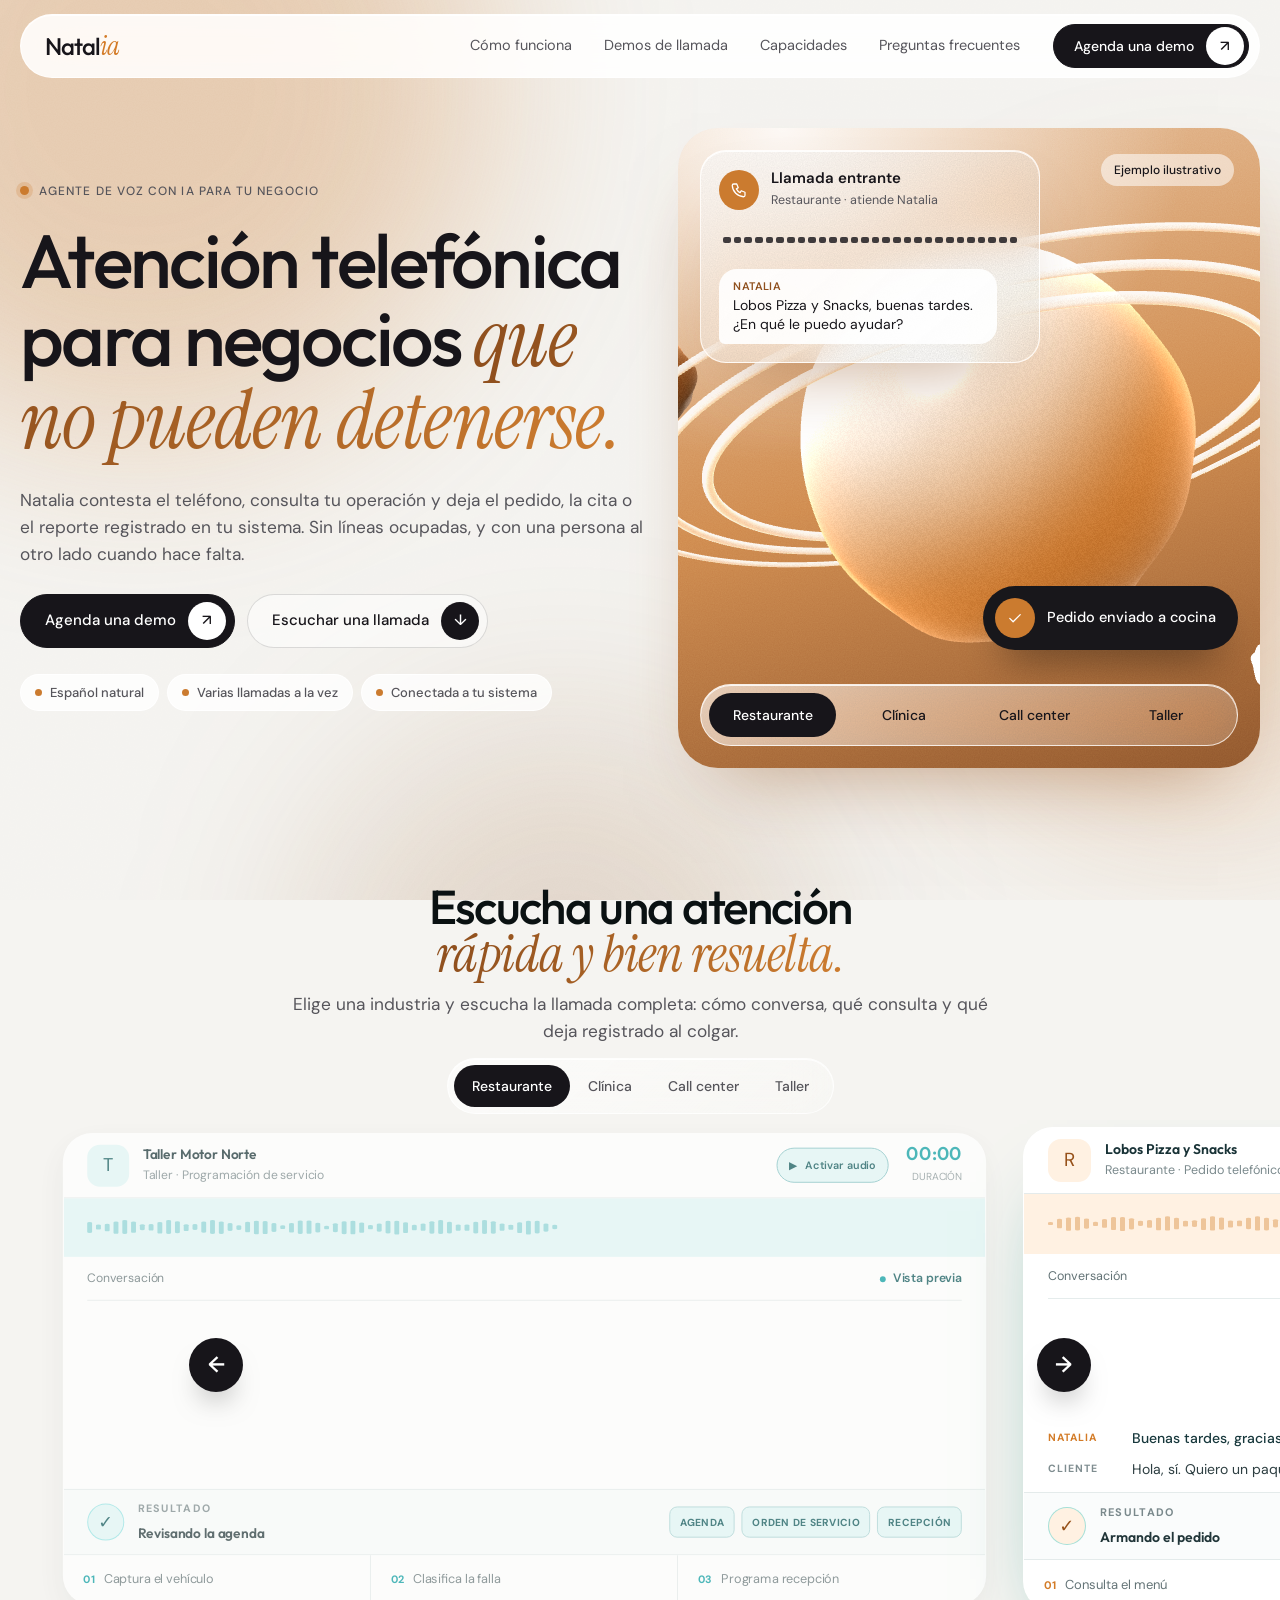
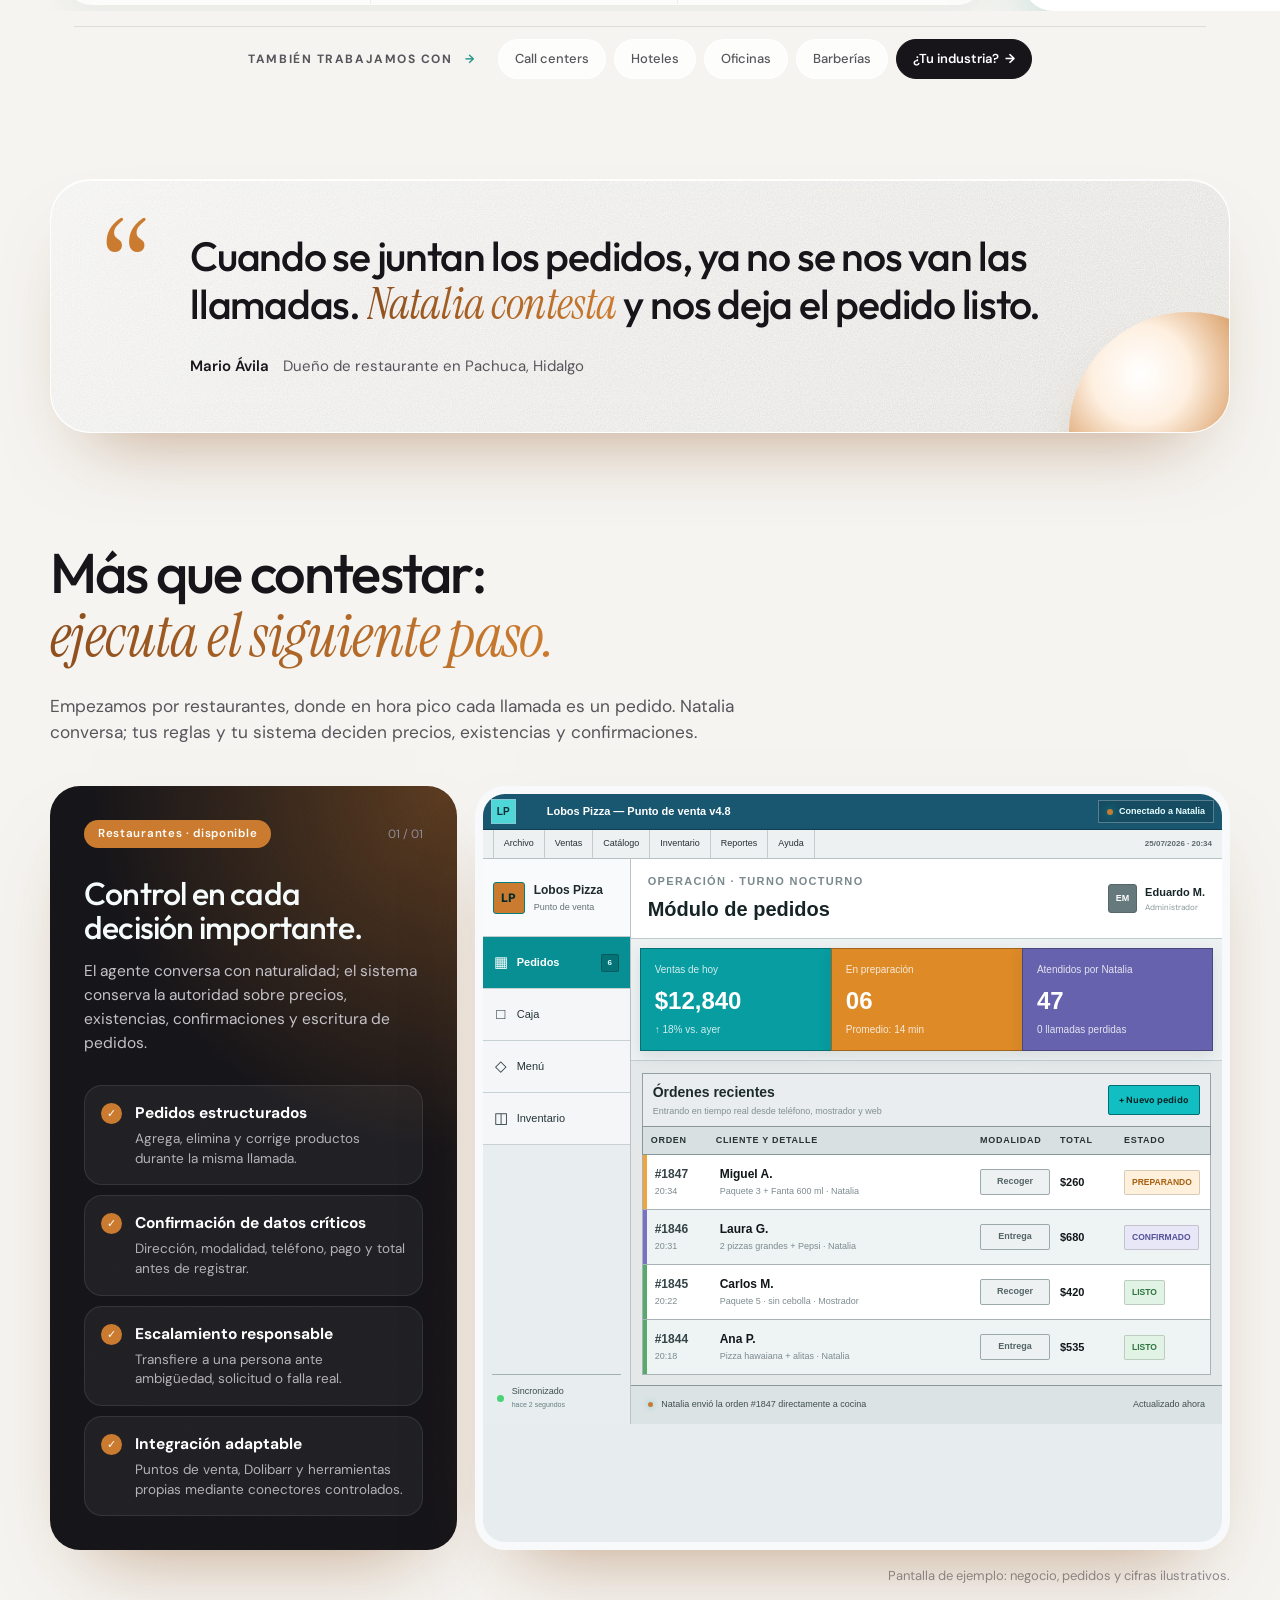
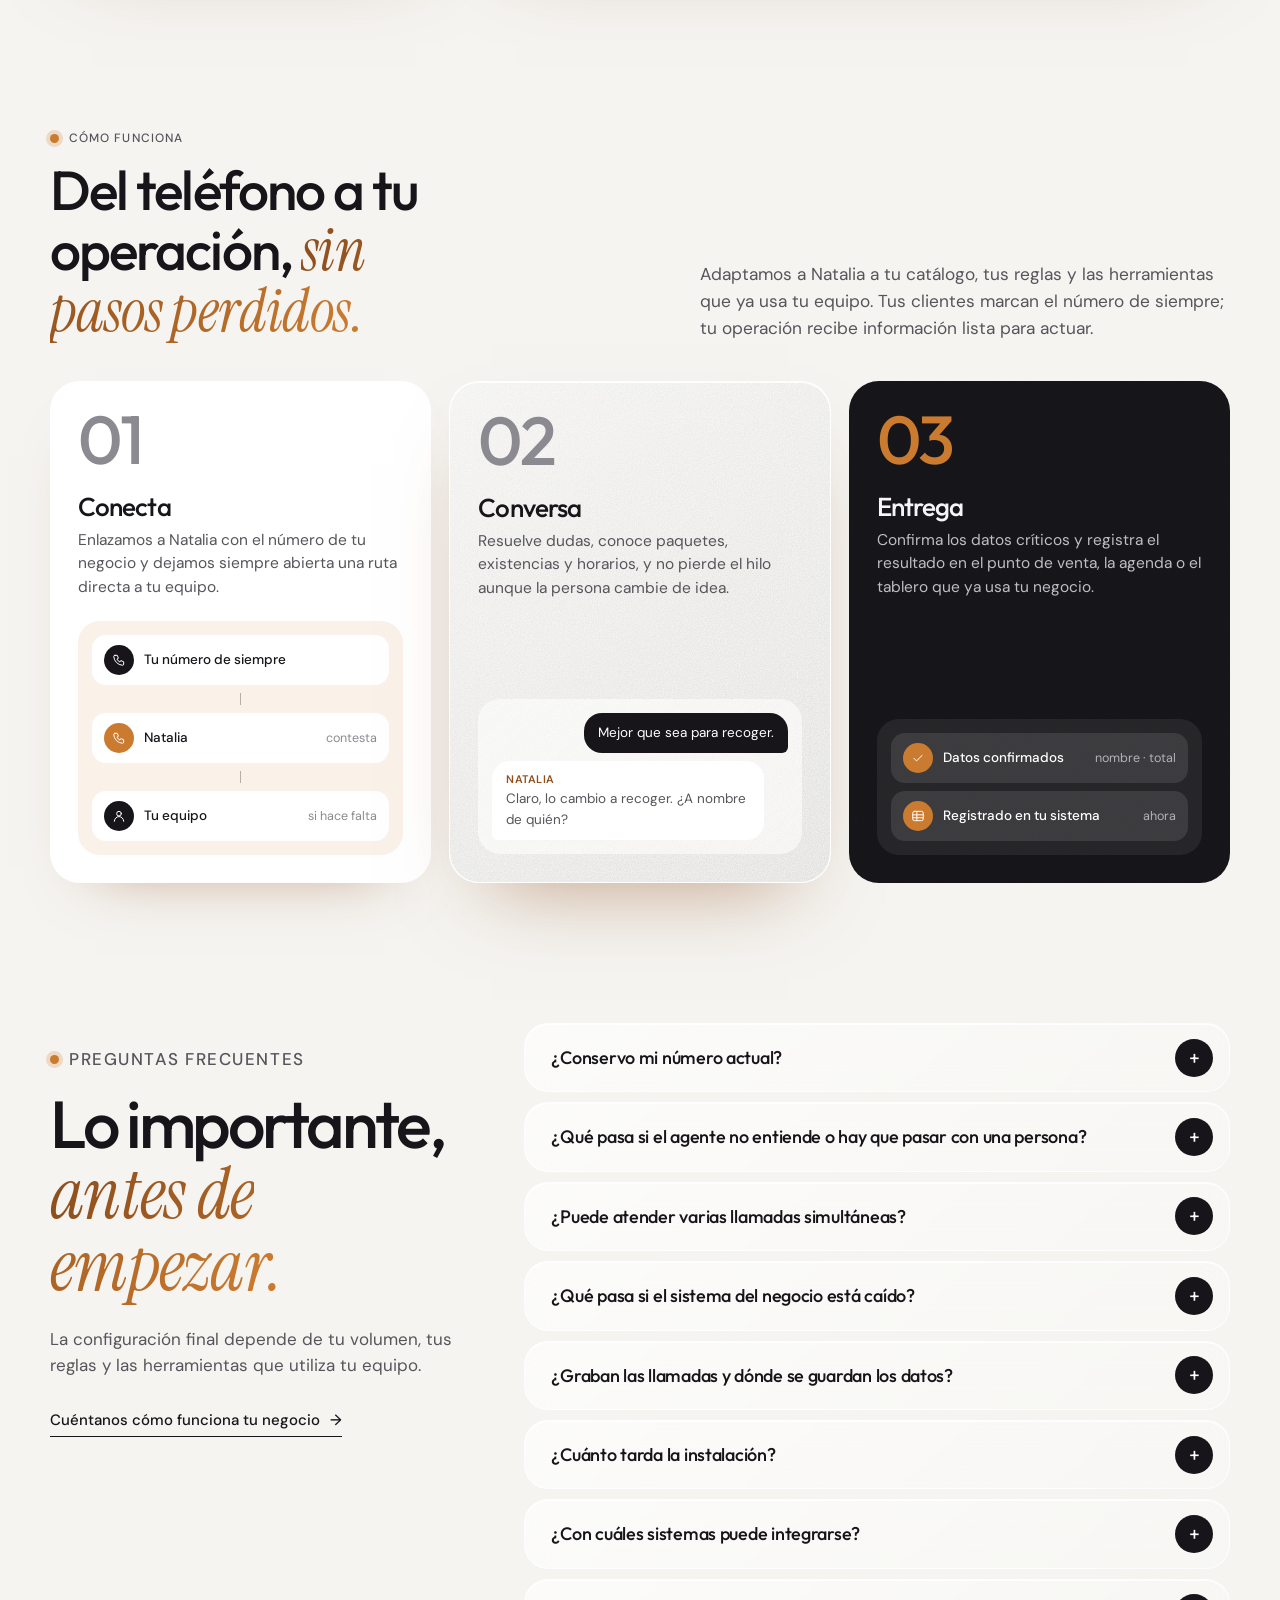
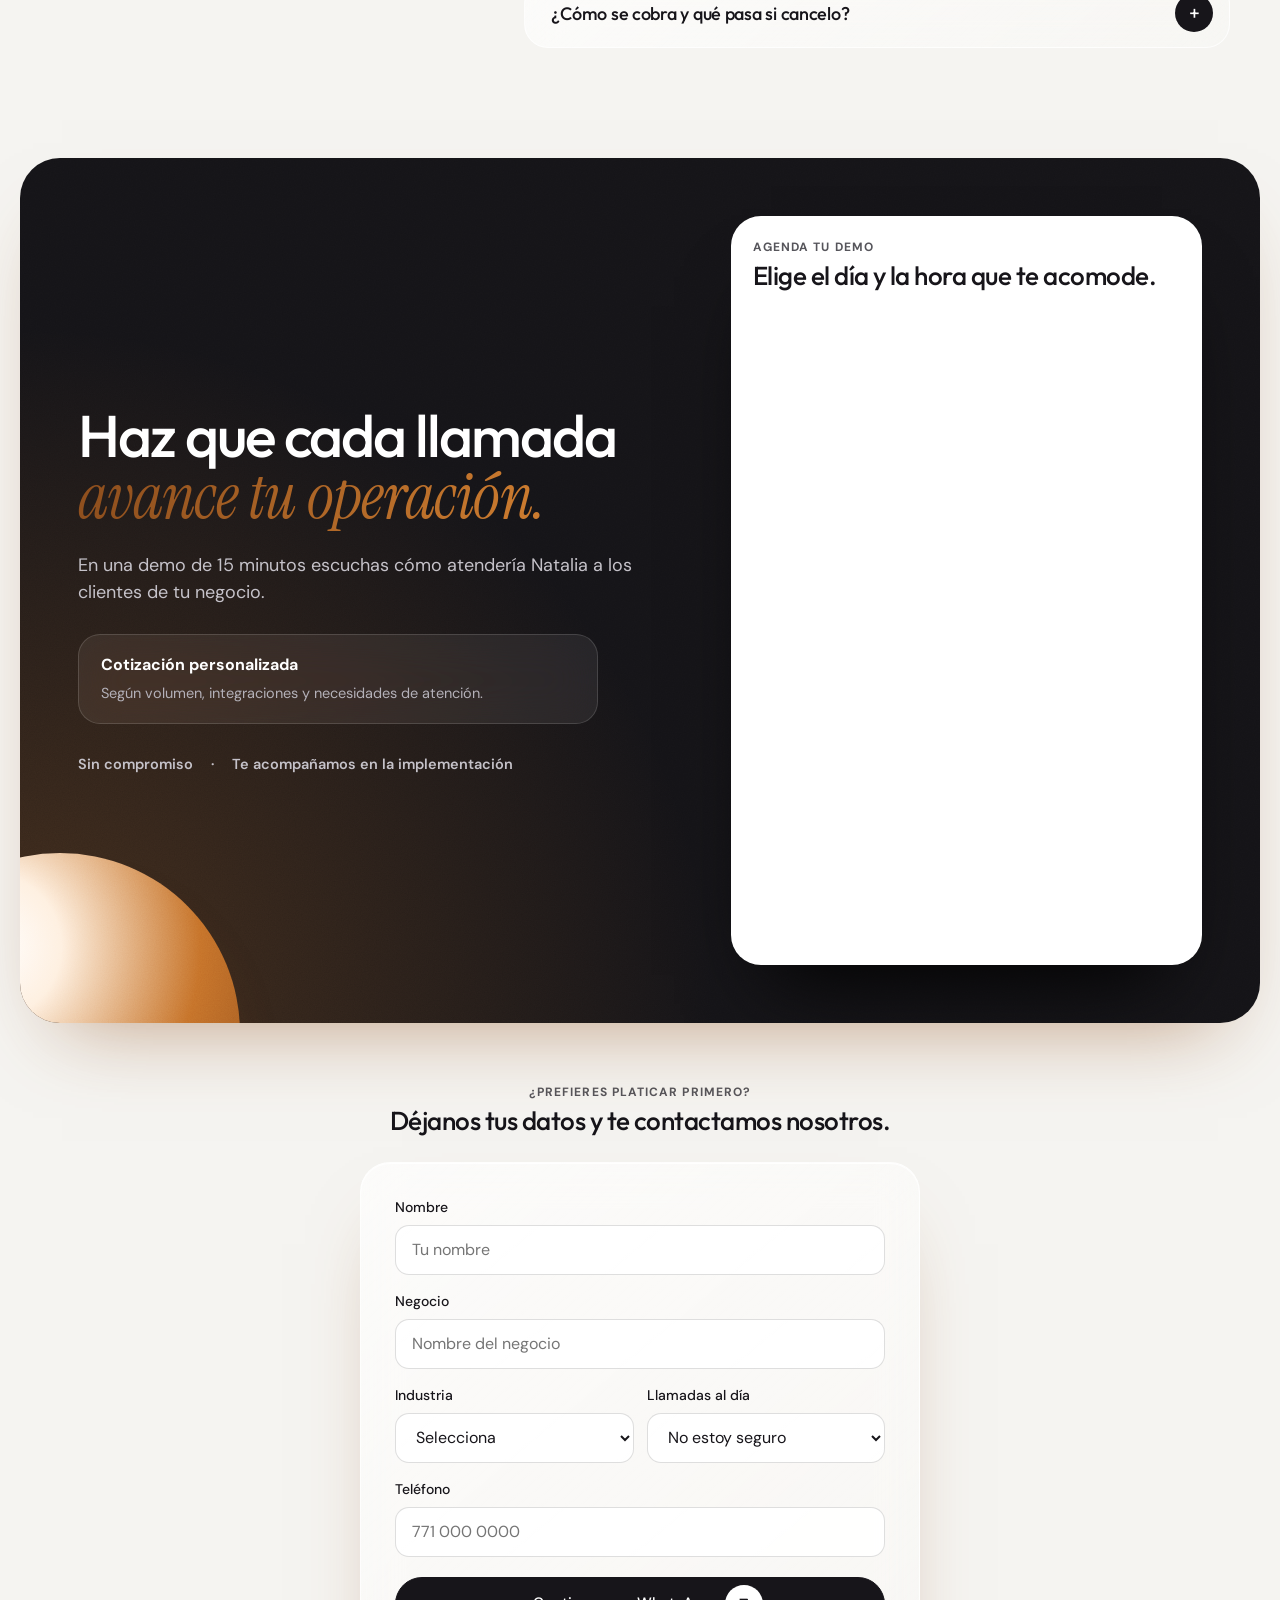
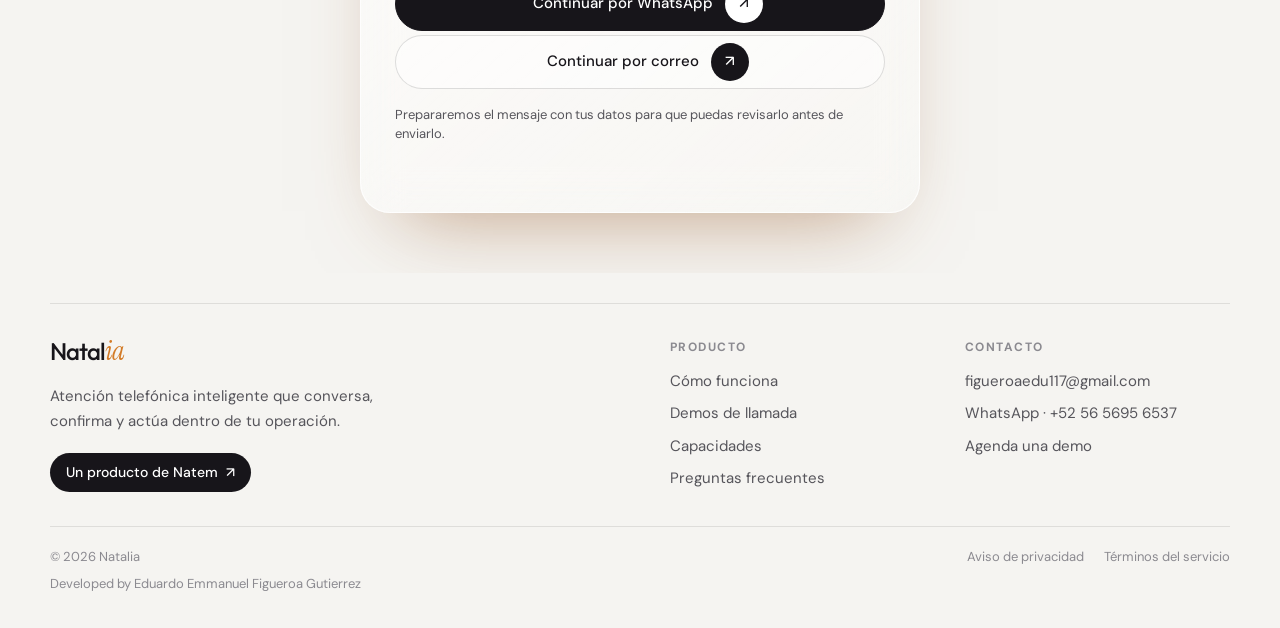
==== commit 0a6bad6d: "Rediseño de cristal: esfera 3D, selector de industria y nuevos acabados Co-Authored-By: Claude Fable" ====
--- a/index.html
+++ b/index.html
@@ -3,7 +3,7 @@
 <head>
   <meta charset="UTF-8">
   <meta name="viewport" content="width=device-width, initial-scale=1.0">
-  <meta name="theme-color" content="#f7f9f8">
+  <meta name="theme-color" content="#f5f4f1">
   <title>Natalia — Agentes de voz para la operación de tu negocio</title>
   <meta name="description" content="Natalia atiende llamadas, consulta la operación de tu negocio y ejecuta acciones en tus sistemas, con atención simultánea y transferencia humana.">
   <link rel="canonical" href="https://natem.ai/">
@@ -34,13 +34,16 @@
   </script>
   <link rel="preconnect" href="https://fonts.googleapis.com">
   <link rel="preconnect" href="https://fonts.gstatic.com" crossorigin>
-  <link href="https://fonts.googleapis.com/css2?family=Bricolage+Grotesque:ital,opsz,wght@0,12..96,400;0,12..96,500;0,12..96,600;0,12..96,700;1,12..96,500&family=Inter:wght@400;500;600&display=swap" rel="stylesheet">
+  <link href="https://fonts.googleapis.com/css2?family=DM+Sans:opsz,wght@9..40,400;9..40,500;9..40,600&family=Instrument+Serif:ital@1&family=Outfit:wght@400;500&display=swap" rel="stylesheet">
   <link rel="stylesheet" href="css/style.css?v=20260728-3">
   <link rel="stylesheet" href="css/call-carousel.css?v=20260726-9">
   <link rel="stylesheet" href="css/operations-verticals.css?v=20260726-2">
+  <link rel="stylesheet" href="css/glass.css?v=20261115-1">
 </head>
 <body>
   <a class="skip-link" href="#main">Ir al contenido</a>
+  <div class="nx-backdrop" aria-hidden="true"><i></i><i></i><i></i></div>
+  <div class="nx-grain" aria-hidden="true"></div>
 
   <nav class="nav" aria-label="Navegación principal">
     <div class="nav-inner">
@@ -51,31 +54,50 @@
         <a href="#capabilities">Capacidades</a>
         <a href="#faq">Preguntas frecuentes</a>
       </div>
-      <a href="#contact" class="btn btn-primary btn-small">Agenda una demo</a>
+      <a href="#contact" class="btn btn-primary btn-small">Agenda una demo <span aria-hidden="true">↗</span></a>
     </div>
   </nav>
 
   <main id="main">
-    <section class="hero" id="hero">
-      <div class="hero-ambient" aria-hidden="true">
-        <span class="ambient-orb ambient-orb-one"></span>
-        <span class="ambient-orb ambient-orb-two"></span>
-        <span class="ambient-grid"></span>
-      </div>
-      <div class="hero-inner">
-        <h1>Atención telefónica para negocios <em>que no pueden detenerse</em></h1>
-        <p class="hero-subtitle">
-          Natalia conversa con tus clientes, consulta tu operación y realiza acciones
-          directamente en tu sistema. Sin líneas ocupadas y con transferencia humana cuando hace falta.
-        </p>
-        <div class="hero-actions">
-          <a href="#contact" class="btn btn-primary">Agenda una demo <span aria-hidden="true">↗</span></a>
-          <a href="#live-call" class="btn btn-secondary">Escuchar una llamada <span aria-hidden="true">↓</span></a>
-        </div>
-        <div class="hero-proof" aria-label="Características principales">
-          <span><i aria-hidden="true"></i> Español natural</span>
-          <span><i aria-hidden="true"></i> Integración con tu operación</span>
-          <span><i aria-hidden="true"></i> Atención simultánea</span>
+    <section class="nx-hero" id="hero">
+      <div class="nx-hero-grid">
+        <div class="nx-hero-copy">
+          <p class="nx-eyebrow">Agente de voz con IA para tu negocio</p>
+          <h1>Atención telefónica para negocios <em>que no pueden detenerse.</em></h1>
+          <p class="nx-lead">
+            Natalia contesta el teléfono, consulta tu operación y deja el pedido, la cita o el reporte
+            registrado en tu sistema. Sin líneas ocupadas, y con una persona al otro lado cuando hace falta.
+          </p>
+          <div class="nx-actions">
+            <a href="#contact" class="btn btn-primary">Agenda una demo <span aria-hidden="true">↗</span></a>
+            <a href="#live-call" class="btn btn-secondary">Escuchar una llamada <span aria-hidden="true">↓</span></a>
+          </div>
+          <div class="nx-proof" aria-label="Características principales">
+            <span class="nx-pill">Español natural</span>
+            <span class="nx-pill">Varias llamadas a la vez</span>
+            <span class="nx-pill">Conectada a tu sistema</span>
+          </div>
+        </div>
+
+        <div class="nx-stage">
+          <canvas aria-hidden="true"></canvas>
+          <span class="nx-fallback" aria-hidden="true"></span>
+          <span class="nx-note">Ejemplo ilustrativo</span>
+          <div class="nx-float nx-call nx-glass">
+            <header>
+              <span class="nx-ico is-accent"><svg viewBox="0 0 24 24" fill="none" stroke="currentColor" stroke-width="1.7" stroke-linecap="round" stroke-linejoin="round" aria-hidden="true"><path d="M5 4h4l2 5-2.5 1.5a11 11 0 0 0 5 5L15 13l5 2v4a2 2 0 0 1-2 2A16 16 0 0 1 3 6a2 2 0 0 1 2-2Z"/></svg></span>
+              <div><b>Llamada entrante</b><small><span data-nx-from>Restaurante</span> · atiende Natalia</small></div>
+            </header>
+            <div class="nx-wave" aria-hidden="true"><i></i><i></i><i></i><i></i><i></i><i></i><i></i><i></i><i></i><i></i><i></i><i></i><i></i><i></i><i></i><i></i><i></i><i></i><i></i><i></i><i></i><i></i><i></i><i></i><i></i><i></i><i></i><i></i></div>
+            <p class="nx-bubble"><small>Natalia</small><span data-nx-line>Lobos Pizza y Snacks, buenas tardes. ¿En qué le puedo ayudar?</span></p>
+          </div>
+          <div class="nx-float nx-done"><span class="nx-ico is-accent"><svg viewBox="0 0 24 24" fill="none" stroke="currentColor" stroke-width="1.7" stroke-linecap="round" stroke-linejoin="round" aria-hidden="true"><path d="m5 12.5 4.5 4.5L19 7.5"/></svg></span><span data-nx-done>Pedido enviado a cocina</span></div>
+          <div class="nx-float nx-niches nx-glass" role="group" aria-label="Cambia de industria para ver a Natalia en otro negocio">
+            <button type="button" aria-pressed="true">Restaurante</button>
+            <button type="button" aria-pressed="false">Clínica</button>
+            <button type="button" aria-pressed="false">Call center</button>
+            <button type="button" aria-pressed="false">Taller</button>
+          </div>
         </div>
       </div>
     </section>
@@ -84,7 +106,7 @@
       <div class="section-inner call-inner">
         <div class="call-heading reveal">
           <h2>Escucha una atención<br><em>rápida y bien resuelta.</em></h2>
-          <p>Elige una industria para escuchar cómo Natalia conversa, consulta información y completa el siguiente paso.</p>
+          <p>Elige una industria y escucha la llamada completa: cómo conversa, qué consulta y qué deja registrado al colgar.</p>
         </div>
 
         <div class="call-showcase reveal" id="call-stage">
@@ -118,24 +140,30 @@
       </div>
     </section>
 
-    <section class="proof-quote section-light" aria-labelledby="proof-quote-title">
-      <div class="section-inner proof-quote-inner reveal">
-        <blockquote id="proof-quote-title">
-          “Cuando se juntan los pedidos, ya no se nos van las llamadas.
-          <em>Natalia contesta</em> y nos deja el pedido listo.”
-        </blockquote>
-        <p class="proof-quote-source">Mario Ávila <span>—</span> Dueño de restaurante en Pachuca, Hidalgo</p>
-      </div>
-    </section>
-
-    <section class="capabilities section-light" id="capabilities">
+    <section class="nx-quote" aria-labelledby="proof-quote-title">
+      <div class="section-inner reveal">
+        <figure class="nx-quote-card nx-glass">
+          <span class="nx-orb" aria-hidden="true"></span>
+          <span class="nx-quote-mark" aria-hidden="true">“</span>
+          <div>
+            <blockquote id="proof-quote-title">
+              Cuando se juntan los pedidos, ya no se nos van las llamadas.
+              <em>Natalia contesta</em> y nos deja el pedido listo.
+            </blockquote>
+            <figcaption><b>Mario Ávila</b><span>Dueño de restaurante en Pachuca, Hidalgo</span></figcaption>
+          </div>
+        </figure>
+      </div>
+    </section>
+
+    <section class="capabilities" id="capabilities">
       <div class="section-inner">
         <div class="capabilities-intro reveal">
           <div class="heading-copy">
             <h2>Más que contestar:<br><em>ejecuta el siguiente paso.</em></h2>
             <p class="heading-subtitle">
-              Empezamos con restaurantes porque en hora pico cada llamada cuenta.
-              La solución combina conversación, reglas de negocio e integración con sistemas reales.
+              Empezamos por restaurantes, donde en hora pico cada llamada es un pedido.
+              Natalia conversa; tus reglas y tu sistema deciden precios, existencias y confirmaciones.
             </p>
           </div>
         </div>
@@ -143,7 +171,7 @@
         <div class="operations-layout">
           <article class="feature-panel reveal">
             <div class="feature-panel-head">
-              <span class="sector-badge">RESTAURANTES · DISPONIBLE</span>
+              <span class="sector-badge">Restaurantes · disponible</span>
               <span class="panel-index">01 / 01</span>
             </div>
             <h3>Control en cada decisión importante.</h3>
@@ -235,61 +263,70 @@
             </div>
           </article>
         </div>
-
-      </div>
-    </section>
-
-    <section class="how section-light" id="how">
+        <p class="nx-example">Pantalla de ejemplo: negocio, pedidos y cifras ilustrativos.</p>
+      </div>
+    </section>
+
+    <section class="how" id="how">
       <div class="section-inner">
-        <div class="section-heading reveal">
-          <div class="heading-copy">
-            <p class="eyebrow eyebrow-light">Cómo funciona</p>
-            <h2>Del teléfono a tu operación,<br><em>sin pasos perdidos.</em></h2>
-            <p class="heading-subtitle">
-              Adaptamos el agente a tu menú, tus reglas y las herramientas que ya usa tu equipo.
-              Tus clientes llaman como siempre; tu operación recibe información lista para actuar.
-            </p>
-          </div>
-        </div>
-
-        <div class="how-grid">
-          <article class="how-card reveal">
-            <div class="how-card-info">
+        <div class="nx-head reveal">
+          <div>
+            <p class="eyebrow">Cómo funciona</p>
+            <h2>Del teléfono a tu operación, <em>sin pasos perdidos.</em></h2>
+          </div>
+          <p class="nx-lead">
+            Adaptamos a Natalia a tu catálogo, tus reglas y las herramientas que ya usa tu equipo.
+            Tus clientes marcan el número de siempre; tu operación recibe información lista para actuar.
+          </p>
+        </div>
+
+        <div class="nx-steps">
+          <article class="nx-step nx-card reveal">
+            <span class="nx-step-n">01</span>
+            <div>
               <h3>Conecta</h3>
-              <p>Enlazamos la atención inteligente con el número del negocio y conservamos una ruta directa a tu equipo.</p>
-            </div>
-            <div class="how-card-img">
-              <img src="https://images.unsplash.com/photo-1587560699334-bea93391dcef?w=600&q=80&auto=format&fit=crop" alt="Teléfono de oficina conectado sobre un escritorio" loading="lazy">
+              <p>Enlazamos a Natalia con el número de tu negocio y dejamos siempre abierta una ruta directa a tu equipo.</p>
+            </div>
+            <div class="nx-mini" aria-hidden="true">
+              <div class="nx-row"><span class="nx-ico is-ink"><svg viewBox="0 0 24 24" fill="none" stroke="currentColor" stroke-width="1.7" stroke-linecap="round" stroke-linejoin="round" aria-hidden="true"><path d="M5 4h4l2 5-2.5 1.5a11 11 0 0 0 5 5L15 13l5 2v4a2 2 0 0 1-2 2A16 16 0 0 1 3 6a2 2 0 0 1 2-2Z"/></svg></span>Tu número de siempre</div>
+              <span class="nx-link"></span>
+              <div class="nx-row"><span class="nx-ico is-accent"><svg viewBox="0 0 24 24" fill="none" stroke="currentColor" stroke-width="1.7" stroke-linecap="round" stroke-linejoin="round" aria-hidden="true"><path d="M5 4h4l2 5-2.5 1.5a11 11 0 0 0 5 5L15 13l5 2v4a2 2 0 0 1-2 2A16 16 0 0 1 3 6a2 2 0 0 1 2-2Z"/></svg></span>Natalia<small>contesta</small></div>
+              <span class="nx-link"></span>
+              <div class="nx-row"><span class="nx-ico is-ink"><svg viewBox="0 0 24 24" fill="none" stroke="currentColor" stroke-width="1.7" stroke-linecap="round" stroke-linejoin="round" aria-hidden="true"><circle cx="12" cy="8" r="4"/><path d="M4 21a8 8 0 0 1 16 0"/></svg></span>Tu equipo<small>si hace falta</small></div>
             </div>
           </article>
 
-          <article class="how-card reveal">
-            <div class="how-card-info">
+          <article class="nx-step nx-glass reveal">
+            <span class="nx-step-n">02</span>
+            <div>
               <h3>Conversa</h3>
-              <p>Resuelve dudas, conoce paquetes, existencias y modificadores, y conserva el contexto aunque la conversación cambie.</p>
-            </div>
-            <div class="how-card-img">
-              <img src="https://images.unsplash.com/photo-1525182008055-f88b95ff7980?w=600&q=80&auto=format&fit=crop" alt="Persona atendiendo una llamada telefónica en la oficina" loading="lazy">
+              <p>Resuelve dudas, conoce paquetes, existencias y horarios, y no pierde el hilo aunque la persona cambie de idea.</p>
+            </div>
+            <div class="nx-mini" aria-hidden="true">
+              <p class="nx-bubble is-me">Mejor que sea para recoger.</p>
+              <p class="nx-bubble"><small>Natalia</small>Claro, lo cambio a recoger. ¿A nombre de quién?</p>
             </div>
           </article>
 
-          <article class="how-card reveal">
-            <div class="how-card-info">
+          <article class="nx-step nx-dark reveal">
+            <span class="nx-step-n">03</span>
+            <div>
               <h3>Entrega</h3>
-              <p>Valida los datos críticos y registra el resultado en el punto de venta, sistema o tablero que utiliza tu negocio.</p>
-            </div>
-            <div class="how-card-img">
-              <img src="https://images.unsplash.com/photo-1647427017067-8f33ccbae493?w=600&q=80&auto=format&fit=crop" alt="Dedo tocando la pantalla de un punto de venta junto al recibo" loading="lazy">
+              <p>Confirma los datos críticos y registra el resultado en el punto de venta, la agenda o el tablero que ya usa tu negocio.</p>
+            </div>
+            <div class="nx-mini" aria-hidden="true">
+              <div class="nx-row"><span class="nx-ico is-accent"><svg viewBox="0 0 24 24" fill="none" stroke="currentColor" stroke-width="1.7" stroke-linecap="round" stroke-linejoin="round" aria-hidden="true"><path d="m5 12.5 4.5 4.5L19 7.5"/></svg></span>Datos confirmados<small>nombre · total</small></div>
+              <div class="nx-row"><span class="nx-ico is-accent"><svg viewBox="0 0 24 24" fill="none" stroke="currentColor" stroke-width="1.7" stroke-linecap="round" stroke-linejoin="round" aria-hidden="true"><rect x="3" y="4" width="18" height="16" rx="3"/><path d="M3 10h18M3 15h18M10 4v16"/></svg></span>Registrado en tu sistema<small>ahora</small></div>
             </div>
           </article>
         </div>
       </div>
     </section>
 
-    <section class="faq section-light" id="faq" aria-labelledby="faq-title">
+    <section class="faq" id="faq" aria-labelledby="faq-title">
       <div class="section-inner faq-layout">
         <div class="faq-intro reveal">
-          <p class="eyebrow eyebrow-light">Preguntas frecuentes</p>
+          <p class="eyebrow">Preguntas frecuentes</p>
           <h2 id="faq-title">Lo importante,<br><em>antes de empezar.</em></h2>
           <p>La configuración final depende de tu volumen, tus reglas y las herramientas que utiliza tu equipo.</p>
           <a href="#contact" class="faq-contact-link">Cuéntanos cómo funciona tu negocio <span aria-hidden="true">→</span></a>
@@ -332,16 +369,18 @@
     </section>
 
     <section class="cta-band" id="contact">
-      <div class="section-inner contact-layout">
+      <div class="nx-contact nx-on-dark reveal">
+      <span class="nx-orb" aria-hidden="true"></span>
+      <div class="contact-layout">
         <div class="cta-inner">
           <h2>Haz que cada llamada<br><em>avance tu operación.</em></h2>
-          <p>En una demo de 15 minutos te mostramos cómo atendería Natalia a los clientes de tu negocio.</p>
+          <p>En una demo de 15 minutos escuchas cómo atendería Natalia a los clientes de tu negocio.</p>
           <div class="quote-note">
             <strong>Cotización personalizada</strong>
             <span>Según volumen, integraciones y necesidades de atención.</span>
           </div>
           <div class="cta-assurance">
-            <span>Sin compromiso</span><span>Implementación acompañada</span>
+            <span>Sin compromiso</span><span>Te acompañamos en la implementación</span>
           </div>
         </div>
         <div class="calendly-panel">
@@ -351,6 +390,7 @@
           </div>
           <div class="calendly-inline-widget" data-url="https://calendly.com/figueroaedu117/30min?hide_gdpr_banner=1" style="min-width:280px;height:640px;"></div>
         </div>
+      </div>
       </div>
 
       <div class="section-inner contact-alt">
@@ -410,6 +450,7 @@
       <div class="footer-brand">
         <a href="#hero" class="logo"><span class="logo-word">Natal<span class="logo-letter logo-letter-i">i</span><span class="logo-letter logo-letter-a">a</span></span></a>
         <p>Atención telefónica inteligente que conversa, confirma y actúa dentro de tu operación.</p>
+        <a class="nx-natem" href="https://eduardoallen02.github.io/natem-web/" target="_blank" rel="noopener">Un producto de Natem <span aria-hidden="true">↗</span></a>
       </div>
       <div class="footer-links">
         <div>
@@ -438,6 +479,7 @@
 
   <script src="js/site.js?v=20260726-9"></script>
   <script src="js/call-carousel.js?v=20260728-2"></script>
+  <script type="module" src="js/orb.js?v=20261115-1"></script>
   <script src="https://assets.calendly.com/assets/external/widget.js" async></script>
 </body>
 </html>
--- a/css/glass.css
+++ b/css/glass.css
@@ -0,0 +1,294 @@
+/* Natalia · capa de rediseño: cristal con grano, figura 3D y UI blanca y negra.
+   Se carga después de style.css, call-carousel.css y operations-verticals.css.
+   Regla: ningún color de marca fijo. Todo el tinte sale de --theme-accent-rgb,
+   --theme-ink-rgb y --theme-soft-rgb, que cambian con la industria elegida. */
+
+:root {
+  --font-head: "Outfit", "Segoe UI", system-ui, sans-serif;
+  --font-body: "DM Sans", "Segoe UI", system-ui, sans-serif;
+  --font-serif: "Instrument Serif", Georgia, serif;
+  --nx-ink: #17151a;
+  --nx-ink-2: #56555b;
+  --nx-ink-3: #8b8a90;
+  --nx-bg: #f5f4f1;
+  --nx-dark: #18171b;
+  --nx-a: rgb(var(--theme-accent-rgb));
+  --nx-a-ink: rgb(var(--theme-ink-rgb));
+  --nx-a-soft: rgb(var(--theme-soft-rgb));
+  --nx-r-xl: 40px;
+  --nx-r-lg: 30px;
+  --nx-r-md: 20px;
+  --nx-shadow: 0 40px 80px -42px rgba(var(--theme-ink-rgb), 0.55);
+  --nx-noise: url("data:image/svg+xml,%3Csvg xmlns='http://www.w3.org/2000/svg' width='220' height='220'%3E%3Cfilter id='n'%3E%3CfeTurbulence type='fractalNoise' baseFrequency='.85' numOctaves='2' stitchTiles='stitch'/%3E%3CfeColorMatrix values='0 0 0 0 0 0 0 0 0 0 0 0 0 0 0 0 0 0 .55 0'/%3E%3C/filter%3E%3Crect width='100%25' height='100%25' filter='url(%23n)'/%3E%3C/svg%3E");
+}
+
+html { scroll-padding-top: 96px; }
+body { background: var(--nx-bg); color: var(--nx-ink); font-size: 16px; }
+
+/* ── Fondo: manchas del color del nicho + grano ─────────────────────────── */
+.nx-backdrop { position: fixed; inset: 0; z-index: 0; pointer-events: none; overflow: hidden; }
+.nx-backdrop i { position: absolute; border-radius: 50%; filter: blur(100px); }
+.nx-backdrop i:nth-child(1) { width: 54vw; height: 54vw; left: -16vw; top: -20vw; background: rgba(var(--theme-accent-rgb), 0.3); }
+.nx-backdrop i:nth-child(2) { width: 44vw; height: 44vw; right: -16vw; top: 30vh; background: rgba(var(--theme-accent-rgb), 0.2); }
+.nx-backdrop i:nth-child(3) { width: 40vw; height: 40vw; left: 24vw; bottom: -26vw; background: rgba(var(--theme-ink-rgb), 0.16); }
+.nx-grain { position: fixed; inset: 0; z-index: 0; pointer-events: none; background: var(--nx-noise); opacity: 0.24; mix-blend-mode: soft-light; }
+main, .footer, .nav { position: relative; z-index: 2; }
+.nav { position: fixed; }
+
+/* Las secciones dejan de pintar su propio fondo: lo da el lienzo común. */
+.section-light, .live-call, .capabilities, .faq, .how, .proof-quote, .cta-band, .footer { background: none; border: 0; }
+.live-call::before, .cta-band::before { display: none; }
+
+/* ── Tipografía ─────────────────────────────────────────────────────────── */
+h1, h2, h3 { font-family: var(--font-head); font-weight: 500; letter-spacing: -0.035em; text-wrap: balance; }
+main h2 { font-size: clamp(34px, 4.3vw, 58px); line-height: 1.03; color: var(--nx-ink); }
+em, .call-heading h2 em, .cta-band h2 em {
+  font-family: var(--font-serif); font-style: italic; font-weight: 400; letter-spacing: -0.01em; font-size: 1.08em;
+  color: transparent; background: linear-gradient(100deg, var(--nx-a-ink) 5%, var(--nx-a) 95%);
+  -webkit-background-clip: text; background-clip: text; padding-right: 0.08em; margin-right: -0.08em; transition: none;
+}
+.nx-on-dark em { background-image: linear-gradient(100deg, #fff 0%, var(--nx-a-soft) 40%, var(--nx-a) 100%); }
+.eyebrow, .nx-eyebrow { display: inline-flex; align-items: center; gap: 10px; margin: 0 0 18px; color: var(--nx-ink-2); font: 500 12px/1 var(--font-body); letter-spacing: 0.09em; text-transform: uppercase; }
+.eyebrow::before, .nx-eyebrow::before { content: ""; width: 9px; height: 9px; border-radius: 50%; background: var(--nx-a); box-shadow: 0 0 0 4px rgba(var(--theme-accent-rgb), 0.22); }
+.heading-subtitle, .call-heading > p:last-child, .nx-lead { color: var(--nx-ink-2); font-size: clamp(16px, 1.35vw, 19px); line-height: 1.55; max-width: 60ch; }
+
+/* ── Cristal ────────────────────────────────────────────────────────────── */
+.nx-glass, .nav-inner, .call-switcher, .faq-list details, .quote-note, .contact-form {
+  position: relative; isolation: isolate;
+  background: linear-gradient(140deg, rgba(255, 255, 255, 0.66), rgba(255, 255, 255, 0.24));
+  -webkit-backdrop-filter: blur(22px) saturate(150%); backdrop-filter: blur(22px) saturate(150%);
+  border: 1px solid rgba(255, 255, 255, 0.75);
+  box-shadow: var(--nx-shadow), inset 0 1px 0 rgba(255, 255, 255, 0.85);
+}
+.nx-glass::after, .nx-dark::after, .nx-stage::after, .feature-panel::after {
+  content: ""; position: absolute; inset: 0; border-radius: inherit; background: var(--nx-noise); opacity: 0.3; mix-blend-mode: soft-light; pointer-events: none; z-index: -1;
+}
+.nx-stage::after { z-index: 1; opacity: 0.38; }
+.nx-card { background: #fff; box-shadow: 0 30px 60px -46px rgba(var(--theme-ink-rgb), 0.6); }
+.nx-dark { position: relative; isolation: isolate; background: var(--nx-dark); color: #f6f4f7; }
+
+/* ── Botones ────────────────────────────────────────────────────────────── */
+.btn { min-height: 54px; padding: 0 24px; border-radius: 999px; font: 500 15px/1 var(--font-body); gap: 12px; white-space: nowrap; }
+.btn-primary, .btn-dark, .cta-band .btn-dark { background: var(--nx-ink); color: #fff; border-color: var(--nx-ink); }
+.btn-primary:hover, .btn-dark:hover { background: var(--nx-a-ink); border-color: var(--nx-a-ink); }
+.btn > span { display: grid; place-items: center; width: 38px; height: 38px; margin-right: -16px; border-radius: 50%; background: #fff; color: var(--nx-ink); font-size: 15px; transition: transform 220ms ease; }
+.btn:hover > span { transform: translate(2px, -2px); }
+.btn-secondary { background: rgba(255, 255, 255, 0.5); border-color: rgba(23, 21, 26, 0.14); color: var(--nx-ink); }
+.btn-secondary > span { background: var(--nx-ink); color: #fff; }
+.btn-secondary:hover { border-color: var(--nx-ink); color: var(--nx-ink); background: #fff; }
+.btn-small { min-height: 44px; padding: 0 20px; font-size: 14px; }
+.nx-on-dark .btn-primary { background: #fff; color: var(--nx-ink); border-color: #fff; }
+.nx-on-dark .btn-primary > span { background: var(--nx-ink); color: #fff; }
+:focus-visible { outline: 2px solid var(--nx-a-ink); outline-offset: 3px; }
+
+/* ── Navegación: píldora de cristal ─────────────────────────────────────── */
+.nav, .nav.scrolled { inset: 14px 0 auto; background: none; border: 0; -webkit-backdrop-filter: none; backdrop-filter: none; }
+.nav-inner { width: min(1240px, calc(100% - 40px)); min-height: 0; padding: 9px 10px 9px 24px; border-radius: 999px; background: rgba(255, 255, 255, 0.76); gap: 18px; }
+.logo { font: 500 24px/1 var(--font-head); letter-spacing: -0.04em; color: var(--nx-ink); }
+.logo-word { font-style: normal; }
+.logo-letter { font-family: var(--font-serif); font-style: italic; font-weight: 400; font-size: 1.12em; }
+.nav-links { gap: 2px; }
+.nav-links a { padding: 10px 15px; border-radius: 999px; color: var(--nx-ink-2); font-size: 14.5px; transition: background-color 180ms ease, color 180ms ease; }
+.nav-links a:hover { background: #fff; color: var(--nx-ink); }
+
+/* ── Hero ───────────────────────────────────────────────────────────────── */
+.nx-hero { padding: 128px 0 46px; }
+.nx-hero-grid { width: min(1240px, calc(100% - 40px)); margin-inline: auto; display: grid; grid-template-columns: 1.04fr 0.96fr; gap: 28px; align-items: stretch; }
+.nx-hero-copy { display: flex; flex-direction: column; justify-content: center; align-items: flex-start; gap: 26px; padding: 18px 0; }
+.nx-hero h1 { font-size: clamp(42px, 5.9vw, 84px); line-height: 1; color: var(--nx-ink); }
+.nx-hero .nx-eyebrow { margin: 0; }
+.nx-actions { display: flex; flex-wrap: wrap; gap: 12px; }
+.nx-proof { display: flex; flex-wrap: wrap; gap: 8px; }
+.nx-pill { display: inline-flex; align-items: center; gap: 8px; padding: 8px 14px; border-radius: 999px; background: rgba(255, 255, 255, 0.78); border: 1px solid rgba(255, 255, 255, 0.95); color: var(--nx-ink-2); font-size: 13px; font-weight: 500; white-space: nowrap; }
+.nx-pill::before { content: ""; width: 7px; height: 7px; border-radius: 50%; background: var(--nx-a); }
+
+.nx-stage { position: relative; isolation: isolate; overflow: hidden; min-height: 640px; border-radius: var(--nx-r-xl); box-shadow: var(--nx-shadow);
+  background:
+    radial-gradient(120% 90% at 18% 0%, rgba(255, 255, 255, 0.9) 0%, transparent 58%),
+    linear-gradient(165deg, rgba(var(--theme-accent-rgb), 0.42) 0%, rgba(var(--theme-accent-rgb), 0.8) 52%, rgba(var(--theme-ink-rgb), 0.9) 100%),
+    #fff; }
+.nx-stage canvas { position: absolute; inset: 0; width: 100%; height: 100%; z-index: 0; }
+.nx-fallback { position: absolute; width: 60%; aspect-ratio: 1; left: 22%; top: 22%; border-radius: 50%; background: radial-gradient(circle at 32% 26%, #fff 0%, var(--nx-a-soft) 22%, var(--nx-a) 58%, var(--nx-a-ink) 100%); }
+.nx-stage.webgl .nx-fallback { display: none; }
+.nx-float { position: absolute; z-index: 2; animation: nx-bob 7s ease-in-out infinite; }
+@keyframes nx-bob { 50% { transform: translateY(-10px); } }
+
+.nx-call { left: 22px; top: 22px; width: min(340px, 76%); padding: 18px; border-radius: 26px; display: grid; gap: 12px; }
+.nx-call header { display: flex; align-items: center; gap: 12px; }
+.nx-call header b { display: block; font: 600 15px/1.2 var(--font-body); }
+.nx-call header small { color: var(--nx-ink-2); font-size: 12.5px; }
+.nx-ico { display: grid; place-items: center; flex: none; width: 40px; height: 40px; border-radius: 50%; background: #fff; color: var(--nx-ink); }
+.nx-ico svg { width: 18px; height: 18px; }
+.nx-ico.is-ink { background: var(--nx-ink); color: #fff; }
+.nx-ico.is-accent { background: var(--nx-a); color: #fff; }
+.nx-wave { display: flex; align-items: center; gap: 3px; height: 34px; padding: 0 4px; }
+.nx-wave i { flex: 1; border-radius: 2px; background: var(--nx-ink); opacity: 0.82; height: 20%; animation: nx-wave 1.1s ease-in-out infinite; }
+.nx-wave i:nth-child(3n) { animation-duration: 0.8s; }
+.nx-wave i:nth-child(4n+1) { animation-duration: 1.4s; animation-delay: -0.4s; }
+.nx-wave i:nth-child(5n+2) { animation-delay: -0.7s; }
+@keyframes nx-wave { 50% { height: 100%; } }
+.nx-bubble { width: fit-content; max-width: 92%; padding: 10px 14px; border-radius: 18px 18px 18px 6px; background: rgba(255, 255, 255, 0.9); font-size: 14px; line-height: 1.35; }
+.nx-bubble small { display: block; margin-bottom: 2px; color: var(--nx-a-ink); font-size: 11px; font-weight: 600; letter-spacing: 0.04em; text-transform: uppercase; }
+.nx-done { right: 22px; bottom: 118px; display: flex; align-items: center; gap: 12px; padding: 12px 22px 12px 12px; border-radius: 999px; background: var(--nx-dark); color: #fff; font-size: 14.5px; font-weight: 500; box-shadow: 0 24px 40px -20px rgba(0, 0, 0, 0.6); animation-delay: -3s; }
+.nx-niches { left: 22px; right: 22px; bottom: 22px; padding: 8px; border-radius: 999px; display: grid; grid-template-columns: repeat(4, 1fr); gap: 4px; animation: none; }
+.nx-niches button { min-height: 44px; border: 0; border-radius: 999px; background: none; color: var(--nx-ink-2); font: 500 14px/1 var(--font-body); cursor: pointer; transition: background-color 200ms ease, color 200ms ease; }
+.nx-niches button:hover { color: var(--nx-ink); }
+.nx-niches button[aria-pressed="true"] { background: var(--nx-ink); color: #fff; }
+.nx-note { position: absolute; z-index: 2; right: 26px; top: 26px; padding: 7px 13px; border-radius: 999px; background: rgba(255, 255, 255, 0.55); color: var(--nx-ink); font-size: 12px; font-weight: 500; }
+
+/* ── Demos de llamada (se conserva el componente; cambia el marco) ──────── */
+.live-call { padding: 70px 0 60px; }
+.call-switcher { border-radius: 999px; padding: 6px; }
+.call-switcher button { min-height: 42px; font: 500 14px/1 var(--font-body); color: var(--nx-ink-2); }
+.call-switcher button[aria-selected="true"] { background: var(--nx-ink); color: #fff; box-shadow: none; }
+.call-card { border-radius: var(--nx-r-lg); border-color: rgba(255, 255, 255, 0.9); box-shadow: 0 40px 80px -44px rgba(var(--section-accent-rgb), 0.9); }
+.carousel-arrow { width: 54px; height: 54px; border: 0; background: var(--nx-ink); color: #fff; box-shadow: 0 18px 30px -16px rgba(0, 0, 0, 0.6); }
+.carousel-arrow:hover { background: rgb(var(--section-accent-rgb)); color: #fff; }
+.carousel-hint { color: var(--nx-ink-3); font-size: 13px; }
+.call-industry-strip { border-top-color: rgba(23, 21, 26, 0.1); }
+.call-industry-label { font-size: 12px; color: var(--nx-ink-2); }
+.call-industry-tags span, .call-industry-tags a { padding: 9px 16px; font-size: 13px; background: rgba(255, 255, 255, 0.78); border-color: rgba(255, 255, 255, 0.95); color: var(--nx-ink-2); }
+.call-industry-tags a { border: 1px solid var(--nx-ink); background: var(--nx-ink); color: #fff; }
+
+/* ── Testimonio ─────────────────────────────────────────────────────────── */
+.nx-quote { padding: 40px 0; }
+.nx-quote-card { overflow: hidden; display: grid; grid-template-columns: auto 1fr; gap: 34px; align-items: start; padding: 54px 58px; border-radius: var(--nx-r-xl); }
+.nx-quote-mark { font: 400 150px/0.7 var(--font-serif); color: var(--nx-a); height: 70px; }
+.nx-quote blockquote { font: 500 clamp(26px, 3.2vw, 44px)/1.12 var(--font-head); letter-spacing: -0.03em; color: var(--nx-ink); }
+.nx-quote figcaption { margin-top: 26px; display: flex; flex-wrap: wrap; align-items: center; gap: 8px 14px; color: var(--nx-ink-2); font-size: 15px; }
+.nx-quote figcaption b { color: var(--nx-ink); font-weight: 600; }
+.nx-orb { position: absolute; z-index: -1; border-radius: 50%; pointer-events: none; background: radial-gradient(circle at 30% 26%, #fff 0%, var(--nx-a-soft) 20%, var(--nx-a) 58%, var(--nx-a-ink) 100%); box-shadow: 0 40px 60px -30px rgba(var(--theme-ink-rgb), 0.7); }
+.nx-quote-card .nx-orb { width: 240px; height: 240px; right: -80px; bottom: -120px; }
+
+/* ── Capacidades ────────────────────────────────────────────────────────── */
+.capabilities { padding: 70px 0; }
+.capabilities-intro { margin-bottom: 40px; }
+.operations-layout { gap: 18px; }
+.feature-panel { position: relative; isolation: isolate; overflow: hidden; padding: 34px; border: 0; border-radius: var(--nx-r-lg); background: radial-gradient(circle at 100% 0, rgba(var(--theme-accent-rgb), 0.42), transparent 42%), var(--nx-dark); box-shadow: var(--nx-shadow); }
+.feature-panel h3 { font-size: 32px; line-height: 1.08; }
+.feature-lead { color: #c5c2c9; font-size: 15.5px; line-height: 1.55; }
+.sector-badge { padding: 8px 14px; border-radius: 999px; background: var(--nx-a); color: #fff; font: 600 11.5px/1 var(--font-body); letter-spacing: 0.06em; }
+.panel-index { color: #8f8c95; font-size: 12px; }
+.feature-list li { padding: 16px; border-radius: 18px; border-color: rgba(255, 255, 255, 0.09); background: rgba(255, 255, 255, 0.05); }
+.feature-list strong { font-size: 15.5px; }
+.feature-list small { color: #b4b1b9; font-size: 13.5px; line-height: 1.45; }
+.feature-check { background: var(--nx-a); color: #fff; }
+.dashboard-card { border-radius: var(--nx-r-lg); border: 8px solid rgba(255, 255, 255, 0.7); overflow: hidden; box-shadow: var(--nx-shadow); background: #e7ecee; }
+.nx-example { margin-top: 16px; text-align: right; color: var(--nx-ink-3); font-size: 13px; }
+
+/* ── Cómo funciona ──────────────────────────────────────────────────────── */
+.how { padding: 70px 0; }
+.nx-head { display: grid; grid-template-columns: 1.15fr 1fr; gap: 40px; align-items: end; margin-bottom: 40px; }
+.nx-steps { display: grid; grid-template-columns: repeat(3, 1fr); gap: 18px; }
+.nx-step { overflow: hidden; display: flex; flex-direction: column; gap: 22px; min-height: 440px; padding: 28px; border-radius: var(--nx-r-lg); }
+.nx-step-n { font: 500 68px/0.9 var(--font-head); letter-spacing: -0.05em; color: var(--nx-ink-3); }
+.nx-step.nx-dark .nx-step-n { color: var(--nx-a); }
+.nx-step h3 { font-size: 26px; line-height: 1.1; margin-bottom: 8px; }
+.nx-step p { color: var(--nx-ink-2); font-size: 15.5px; line-height: 1.5; }
+.nx-step.nx-dark p { color: #c0bdc5; }
+.nx-mini { margin-top: auto; display: grid; gap: 8px; padding: 14px; border-radius: 22px; background: rgba(var(--theme-accent-rgb), 0.1); font-size: 13.5px; }
+.nx-step.nx-glass .nx-mini { background: rgba(255, 255, 255, 0.55); }
+.nx-step.nx-dark .nx-mini { background: rgba(255, 255, 255, 0.07); }
+.nx-row { display: flex; align-items: center; gap: 10px; padding: 10px 12px; border-radius: 14px; background: #fff; color: var(--nx-ink); font-weight: 500; }
+.nx-row small { margin-left: auto; color: var(--nx-ink-3); font-weight: 400; font-size: 12.5px; white-space: nowrap; }
+.nx-row .nx-ico { width: 30px; height: 30px; }
+.nx-row .nx-ico svg { width: 14px; height: 14px; }
+.nx-step.nx-dark .nx-row { background: rgba(255, 255, 255, 0.1); color: #fff; }
+.nx-step.nx-dark .nx-row small { color: #b4b1b9; }
+.nx-link { justify-self: center; width: 1px; height: 12px; background: currentColor; opacity: 0.3; }
+.nx-mini .nx-bubble { background: #fff; font-size: 13.5px; }
+.nx-mini .nx-bubble.is-me { justify-self: end; border-radius: 18px 18px 6px 18px; background: var(--nx-ink); color: #fff; }
+
+/* ── Preguntas frecuentes ───────────────────────────────────────────────── */
+.faq { padding: 70px 0; }
+.faq-layout { gap: 60px; }
+.faq-intro > p { color: var(--nx-ink-2); font-size: 17px; line-height: 1.55; }
+.faq-contact-link { font-size: 15px; font-weight: 500; color: var(--nx-ink); border-bottom-color: var(--nx-ink); }
+.faq-list { border: 0; display: grid; gap: 10px; }
+.faq-list details { border-radius: 24px; box-shadow: inset 0 1px 0 rgba(255, 255, 255, 0.85); transition: background-color 200ms ease; }
+.faq-list details[open] { background: #fff; box-shadow: var(--nx-shadow); }
+.faq-list summary { padding: 22px 70px 22px 26px; font: 500 18px/1.3 var(--font-head); letter-spacing: -0.015em; color: var(--nx-ink); }
+.faq-list summary::after { top: 50%; right: 16px; width: 38px; height: 38px; margin-top: -19px; background: var(--nx-ink); color: #fff; font-size: 20px; transition: background-color 200ms ease; }
+.faq-list details[open] summary::after { background: var(--nx-a); }
+.faq-list details p { padding: 0 70px 24px 26px; color: var(--nx-ink-2); font-size: 15.5px; line-height: 1.65; }
+
+/* ── Contacto ───────────────────────────────────────────────────────────── */
+.cta-band { padding: 40px 0 60px; color: var(--nx-ink); }
+.nx-contact { position: relative; isolation: isolate; overflow: hidden; width: min(1240px, calc(100% - 40px)); margin-inline: auto; padding: 58px; border-radius: var(--nx-r-xl); background: radial-gradient(circle at 0% 100%, rgba(var(--theme-accent-rgb), 0.3), transparent 46%), var(--nx-dark); color: #f6f4f7; box-shadow: var(--nx-shadow); }
+.nx-contact::after { content: ""; position: absolute; inset: 0; background: var(--nx-noise); opacity: 0.3; mix-blend-mode: soft-light; pointer-events: none; z-index: -1; }
+.nx-contact > .nx-orb { width: 360px; height: 360px; left: -140px; bottom: -190px; }
+.nx-contact .contact-layout { width: auto; gap: 56px; align-items: center; }
+.cta-band h2 { font-size: clamp(36px, 4.6vw, 62px); line-height: 1.02; color: #fff; }
+.cta-band .cta-inner > p:not(.eyebrow) { margin: 22px 0 28px; color: #c5c2c9; font-size: 18px; line-height: 1.5; }
+.quote-note { padding: 18px 22px; border-radius: 22px; border-color: rgba(255, 255, 255, 0.14); background: rgba(255, 255, 255, 0.07); box-shadow: none; }
+.quote-note strong { font-size: 16px; color: #fff; }
+.quote-note span { color: #b4b1b9; font-size: 14.5px; }
+.cta-assurance { color: #c5c2c9; font-size: 14.5px; }
+.calendly-panel { padding: 22px; border: 0; border-radius: var(--nx-r-lg); background: #fff; box-shadow: 0 50px 80px -40px #000; color: var(--nx-ink); }
+.form-heading span { color: var(--nx-ink-2); font-size: 12px; letter-spacing: 0.09em; }
+.form-heading strong { font: 500 26px/1.15 var(--font-head); letter-spacing: -0.02em; color: var(--nx-ink); }
+.contact-alt { width: min(1240px, calc(100% - 40px)); margin-top: 60px; padding-top: 0; border: 0; }
+.contact-form { padding: 34px; border-radius: var(--nx-r-lg); text-align: left; }
+.contact-form label { font-size: 14px; color: var(--nx-ink); font-weight: 500; }
+.contact-form input, .contact-form select { min-height: 50px; padding: 12px 16px; border-radius: 14px; border: 1px solid rgba(23, 21, 26, 0.14); background: rgba(255, 255, 255, 0.9); font: 400 16px/1.2 var(--font-body); color: var(--nx-ink); }
+.contact-form > small { font-size: 13px; color: var(--nx-ink-2); }
+.form-status { font-size: 14px; color: var(--nx-a-ink); }
+
+/* ── Pie ────────────────────────────────────────────────────────────────── */
+.footer { padding: 30px 0 34px; color: var(--nx-ink-2); }
+.footer-inner { padding: 34px 0; border-top: 1px solid rgba(23, 21, 26, 0.1); }
+.footer-brand .logo { color: var(--nx-ink); }
+.footer-brand p { color: var(--nx-ink-2); font-size: 15px; }
+.footer-links div > span { color: var(--nx-ink-3); font-size: 12px; }
+.footer-links a { color: var(--nx-ink-2); font-size: 15px; }
+.footer-links a:hover, .footer-credit:hover, .footer-legal a:hover { color: var(--nx-ink); }
+.footer-bottom { border-top-color: rgba(23, 21, 26, 0.1); color: var(--nx-ink-3); font-size: 13px; }
+.footer-credit, .footer-legal a { color: var(--nx-ink-3); }
+.nx-natem { display: inline-flex; align-items: center; gap: 8px; margin-top: 18px; padding: 9px 16px; border-radius: 999px; background: var(--nx-ink); color: #fff; font-size: 14px; font-weight: 500; }
+.nx-natem:hover { background: var(--nx-a-ink); }
+
+/* ── Adaptación ─────────────────────────────────────────────────────────── */
+@media (max-width: 1020px) {
+  .nx-hero-grid, .nx-head { grid-template-columns: 1fr; }
+  .nx-steps { grid-template-columns: 1fr; }
+  .nx-step { min-height: 0; }
+  .nx-stage { min-height: 580px; }
+  .nx-contact { padding: 40px 30px; }
+  .nx-contact .contact-layout { grid-template-columns: 1fr; gap: 36px; }
+}
+@media (max-width: 720px) {
+  .nav-inner, .nx-hero-grid, .nx-contact, .contact-alt { width: calc(100% - 32px); }
+  .nav-inner { padding-left: 20px; }
+  .nx-hero { padding: 100px 0 30px; }
+  .nx-stage { min-height: 540px; border-radius: 30px; }
+  .nx-call { left: 14px; top: 14px; }
+  .nx-done { right: 14px; bottom: 96px; font-size: 13.5px; }
+  .nx-niches { left: 14px; right: 14px; bottom: 14px; padding: 6px; }
+  .nx-niches button { font-size: 12.5px; min-height: 44px; }
+  .nx-note { display: none; }
+  .nx-quote-card { grid-template-columns: 1fr; gap: 6px; padding: 34px 26px 40px; border-radius: 30px; }
+  .nx-quote-mark { font-size: 110px; height: 50px; }
+  .nx-contact { padding: 34px 20px; border-radius: 30px; }
+  .cta-band .cta-inner { text-align: left; }
+  .live-call, .capabilities, .how, .faq { padding: 44px 0; }
+  .faq-list summary { padding: 20px 64px 20px 20px; font-size: 17px; }
+  .faq-list details p { padding: 0 20px 22px; }
+  .contact-form { padding: 24px 20px; }
+  .btn { min-height: 52px; }
+  .dashboard-card { border-width: 5px; }
+}
+@media (prefers-reduced-motion: reduce) {
+  .nx-float, .nx-wave i { animation: none; }
+  .nx-wave i:nth-child(odd) { height: 70%; }
+}
+
+/* ── Ajustes finos ──────────────────────────────────────────────────────── */
+.nav-inner { background: rgba(255, 255, 255, 0.88); }
+.nx-niches button { color: var(--nx-ink); }
+/* Las flechas montan el borde de la tarjeta en vez de tapar la conversación. */
+.carousel-arrow-prev { left: max(10px, calc((100vw - var(--slide-width)) / 2 - 27px)); }
+.carousel-arrow-next { right: max(10px, calc((100vw - var(--slide-width)) / 2 - 27px)); }
+@media (max-width: 720px) {
+  .nx-niches { grid-template-columns: 1.3fr 0.9fr 1.2fr 0.8fr; gap: 2px; }
+  .nx-niches button { font-size: 12px; padding: 0 4px; }
+}
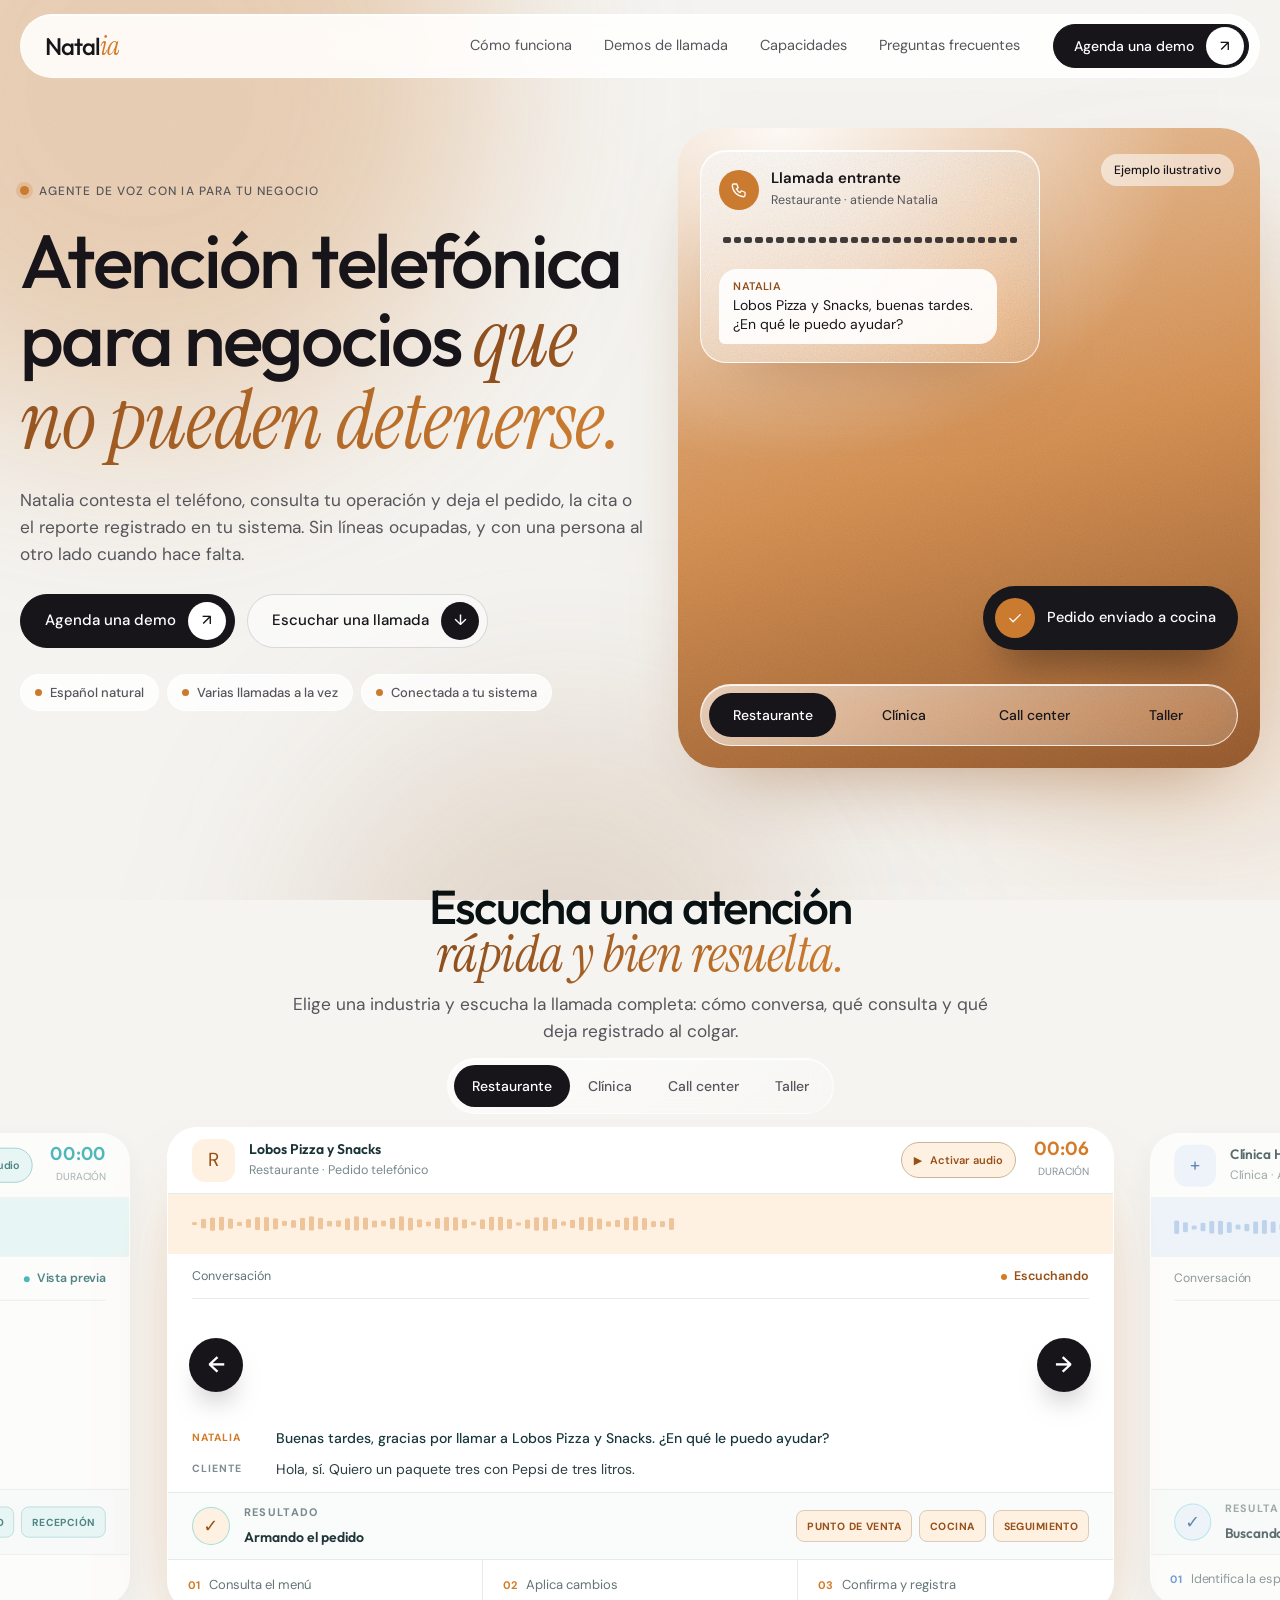
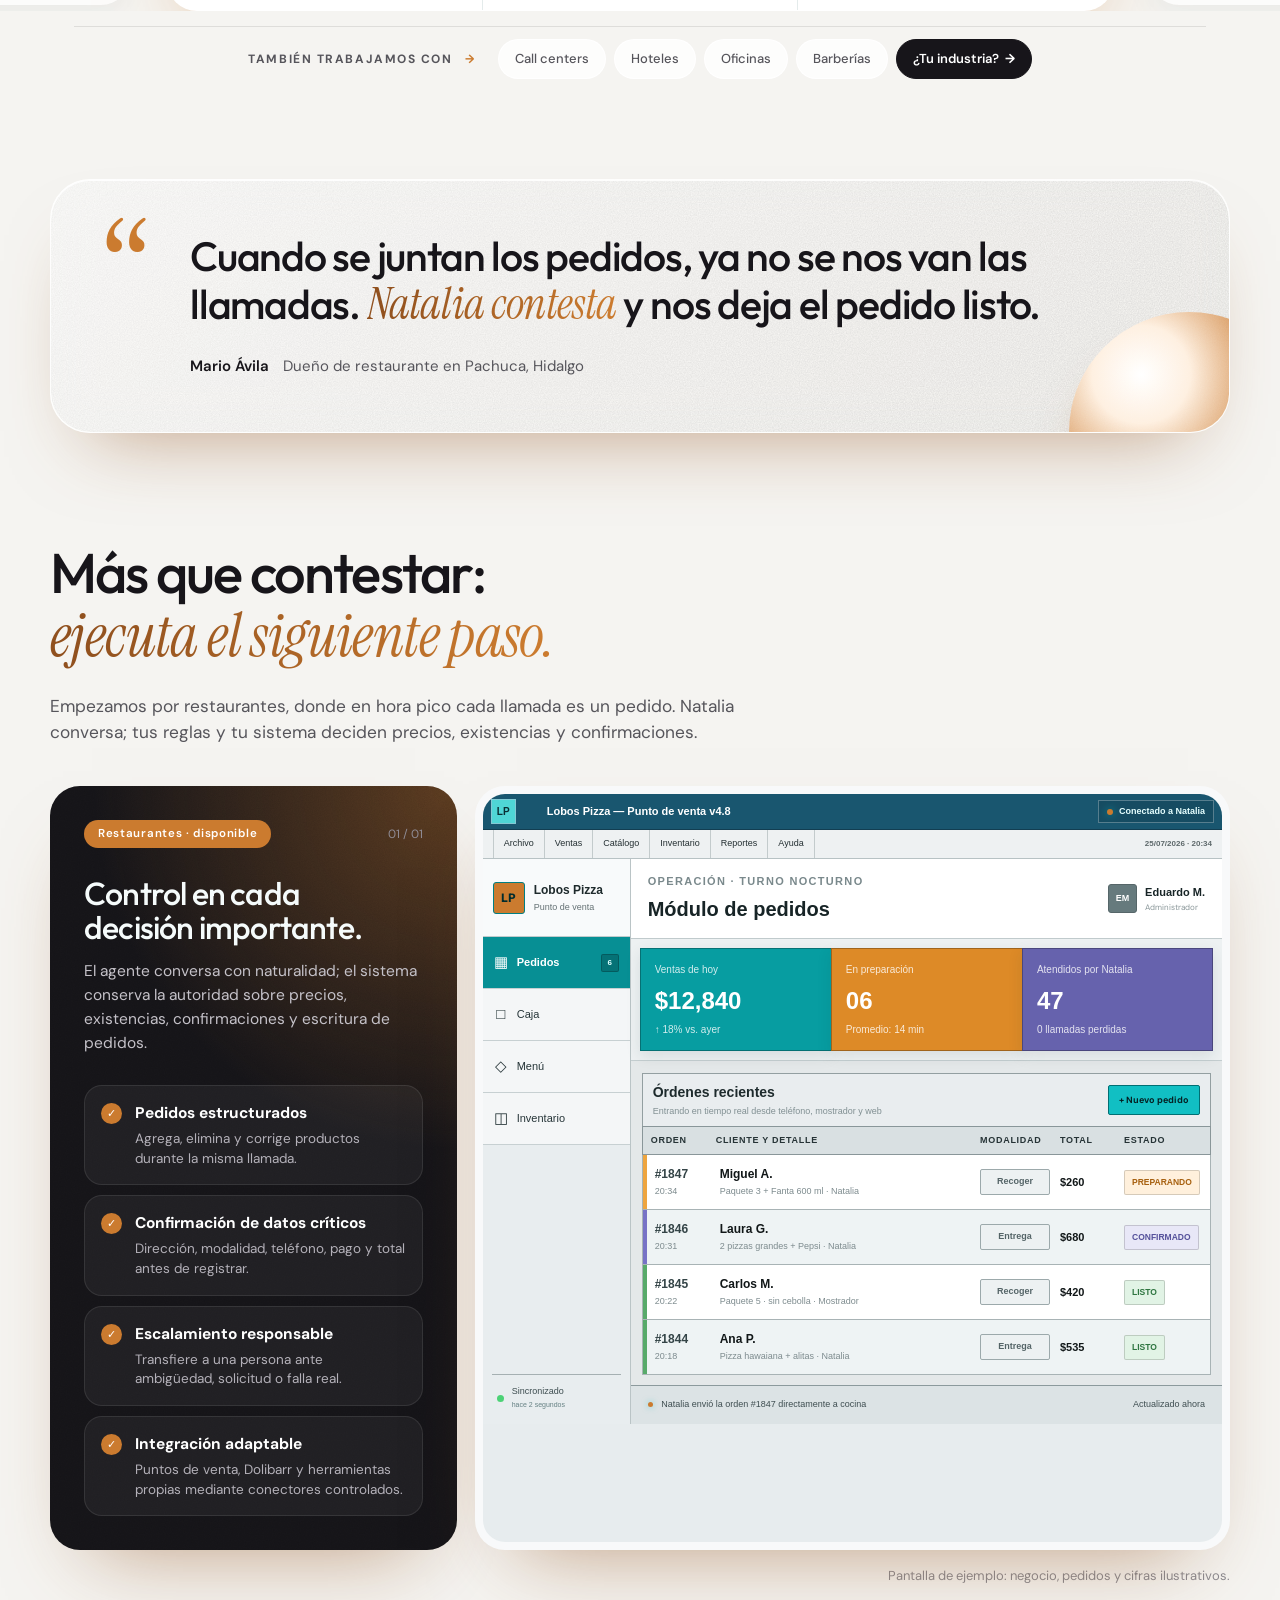
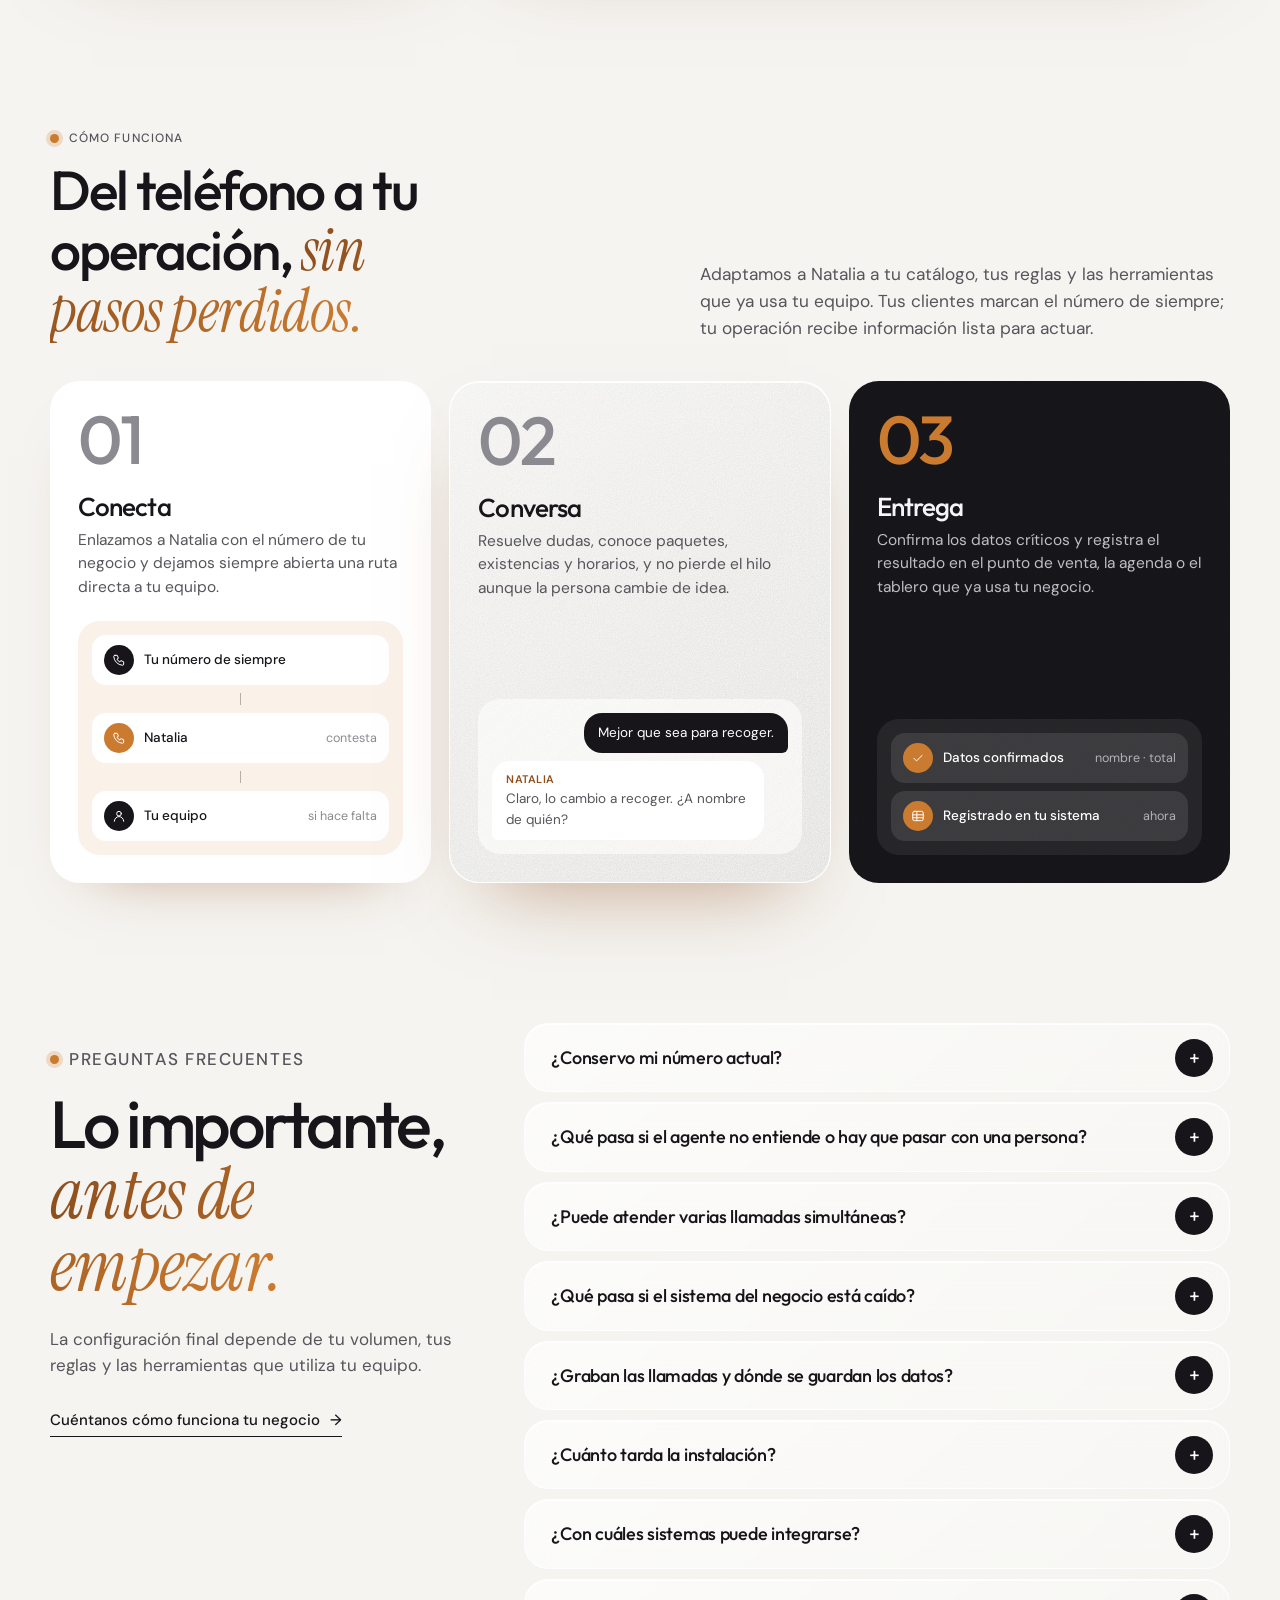
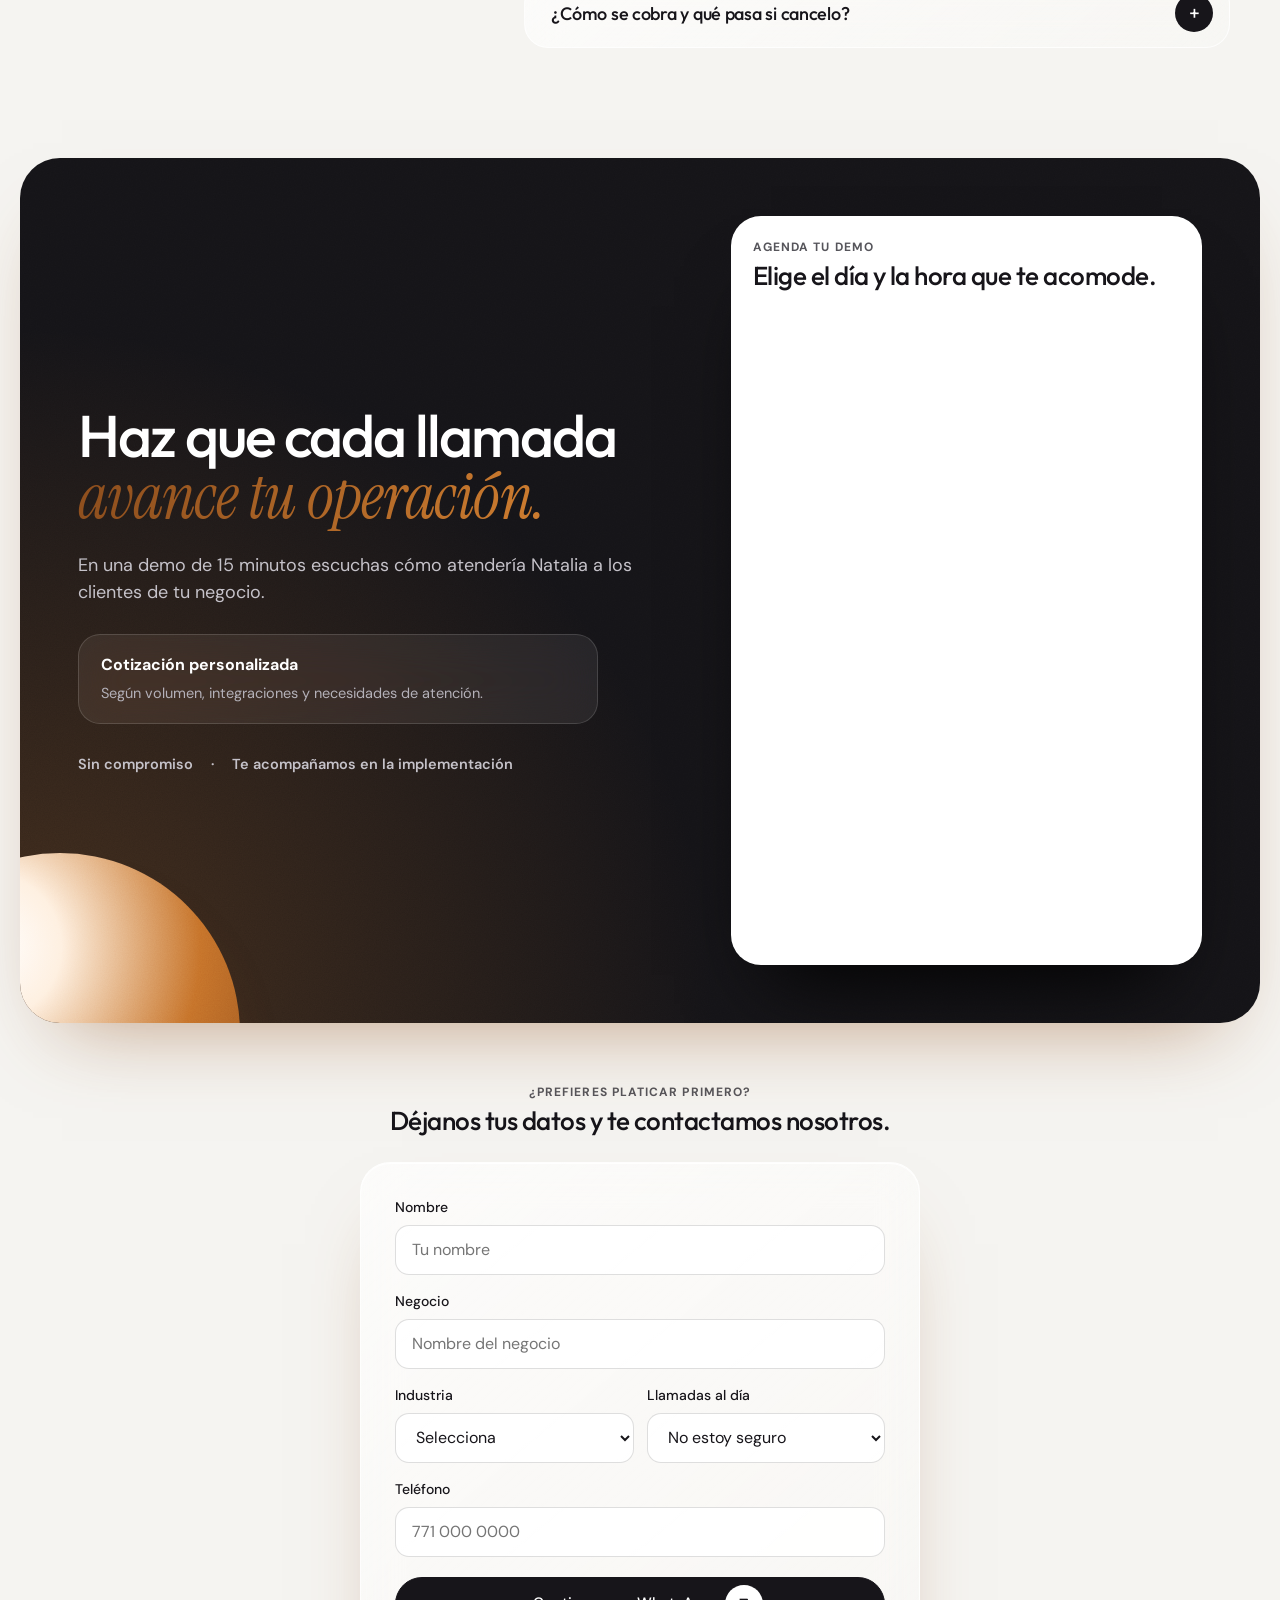
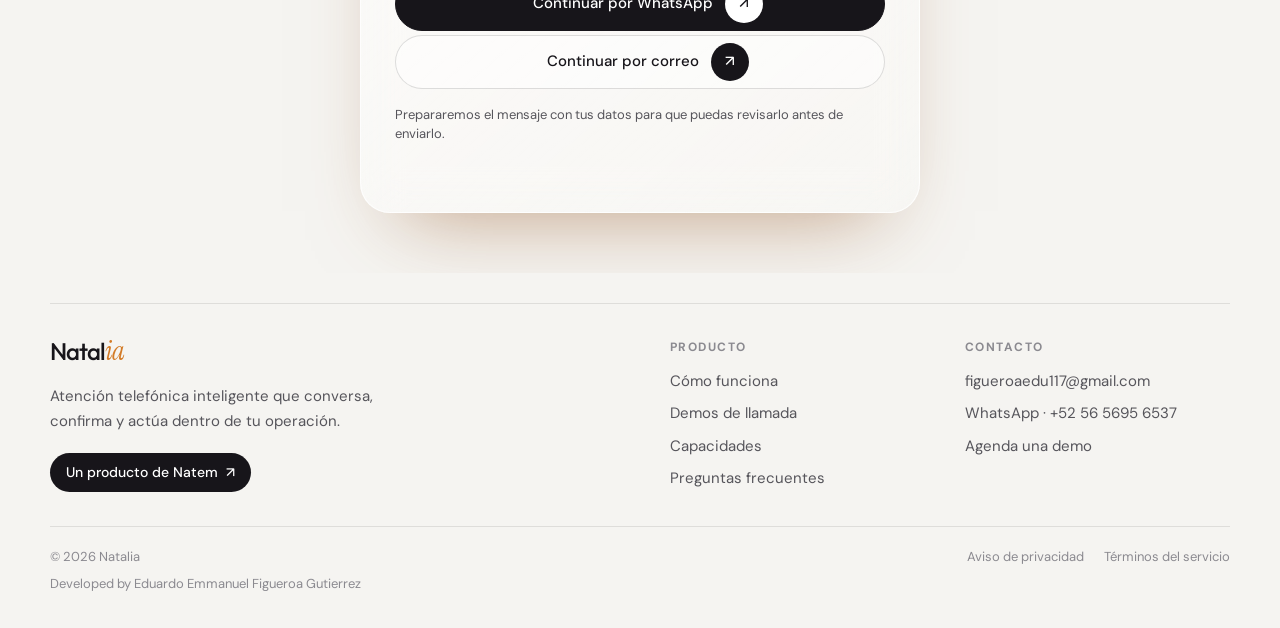
==== commit 2efde69b: "Natalia bajo natem-ai.com/natalia: canonical, og y enlace a Natem Co-Authored-By: Claude Opus 5.5 <n" ====
--- a/index.html
+++ b/index.html
@@ -6,19 +6,19 @@
   <meta name="theme-color" content="#f5f4f1">
   <title>Natalia — Agentes de voz para la operación de tu negocio</title>
   <meta name="description" content="Natalia atiende llamadas, consulta la operación de tu negocio y ejecuta acciones en tus sistemas, con atención simultánea y transferencia humana.">
-  <link rel="canonical" href="https://natem.ai/">
+  <link rel="canonical" href="https://natem-ai.com/natalia/">
   <meta property="og:type" content="website">
   <meta property="og:locale" content="es_MX">
   <meta property="og:site_name" content="Natalia">
   <meta property="og:title" content="Atención telefónica para negocios que no pueden detenerse">
   <meta property="og:description" content="Agentes de voz que conversan, consultan tu operación y ejecutan acciones directamente en tus sistemas.">
-  <meta property="og:url" content="https://natem.ai/">
-  <meta property="og:image" content="https://natem.ai/og.png">
+  <meta property="og:url" content="https://natem-ai.com/natalia/">
+  <meta property="og:image" content="https://natem-ai.com/natalia/og.png">
   <meta property="og:image:alt" content="Natalia conecta cada llamada con la operación de restaurantes, clínicas, call centers y talleres.">
   <meta name="twitter:card" content="summary_large_image">
   <meta name="twitter:title" content="Atención telefónica para negocios que no pueden detenerse">
   <meta name="twitter:description" content="Agentes de voz que conversan y ejecutan acciones en la operación de tu negocio.">
-  <meta name="twitter:image" content="https://natem.ai/og.png">
+  <meta name="twitter:image" content="https://natem-ai.com/natalia/og.png">
   <link rel="icon" href="favicon.svg" type="image/svg+xml">
   <link rel="manifest" href="site.webmanifest">
   <script type="application/ld+json">
@@ -26,8 +26,8 @@
       "@context": "https://schema.org",
       "@type": "Organization",
       "name": "Natalia",
-      "url": "https://natem.ai/",
-      "logo": "https://natem.ai/favicon.svg",
+      "url": "https://natem-ai.com/natalia/",
+      "logo": "https://natem-ai.com/natalia/favicon.svg",
       "email": "figueroaedu117@gmail.com",
       "description": "Agentes de voz para atención telefónica e integración con la operación de negocios."
     }
@@ -450,7 +450,7 @@
       <div class="footer-brand">
         <a href="#hero" class="logo"><span class="logo-word">Natal<span class="logo-letter logo-letter-i">i</span><span class="logo-letter logo-letter-a">a</span></span></a>
         <p>Atención telefónica inteligente que conversa, confirma y actúa dentro de tu operación.</p>
-        <a class="nx-natem" href="https://eduardoallen02.github.io/natem-web/" target="_blank" rel="noopener">Un producto de Natem <span aria-hidden="true">↗</span></a>
+        <a class="nx-natem" href="https://natem-ai.com/" target="_blank" rel="noopener">Un producto de Natem <span aria-hidden="true">↗</span></a>
       </div>
       <div class="footer-links">
         <div>
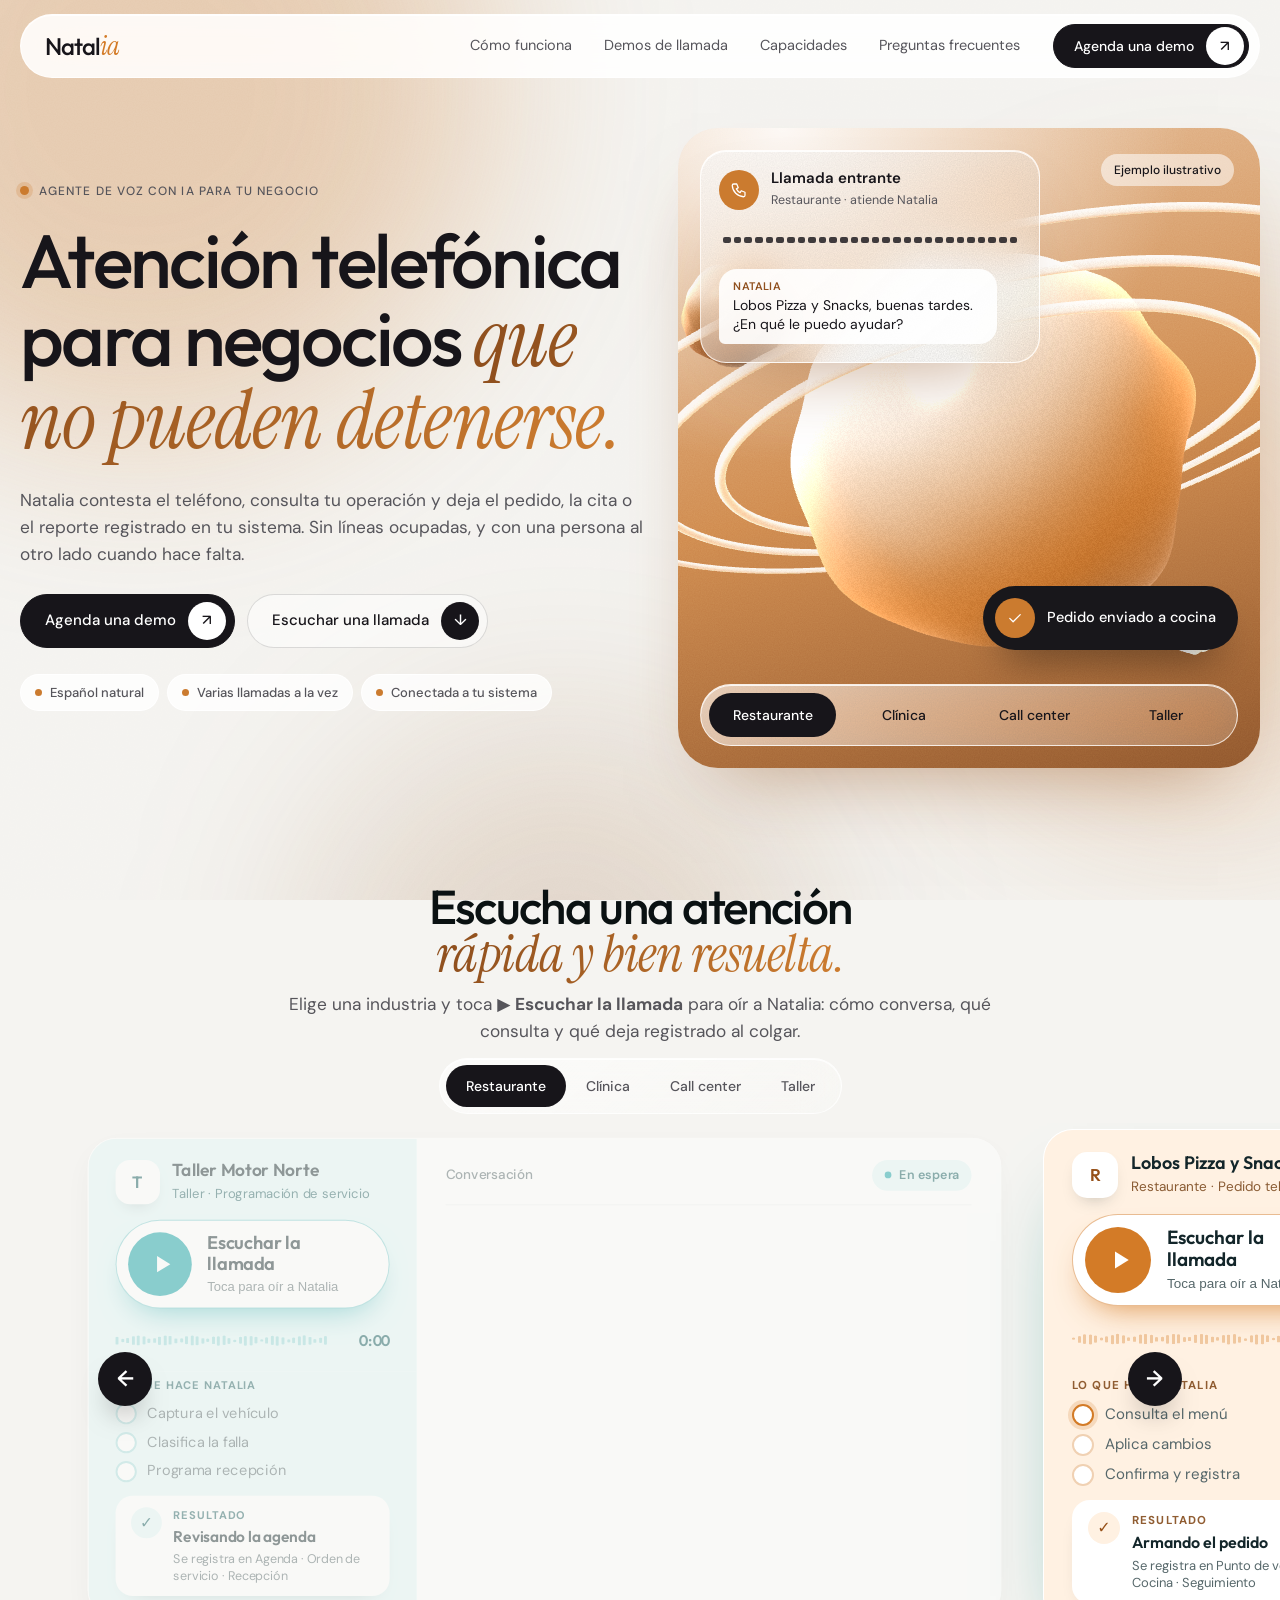
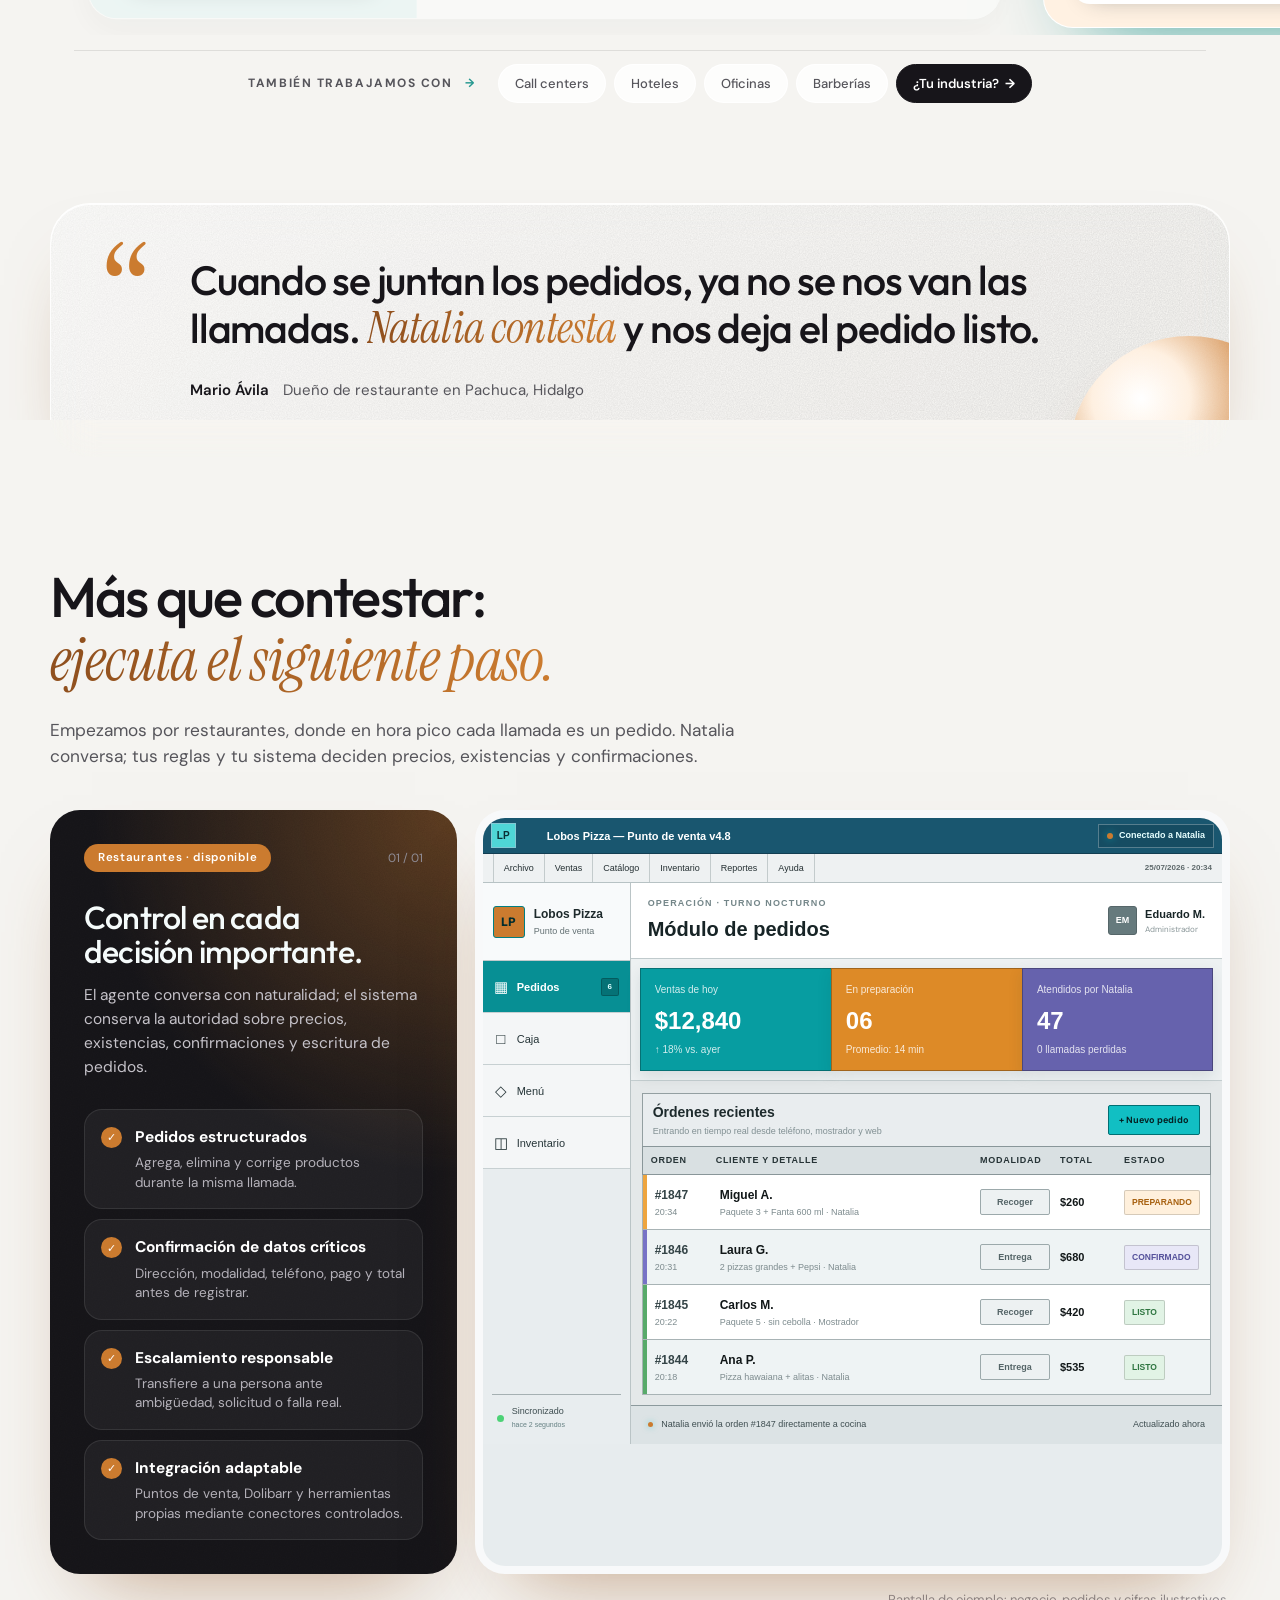
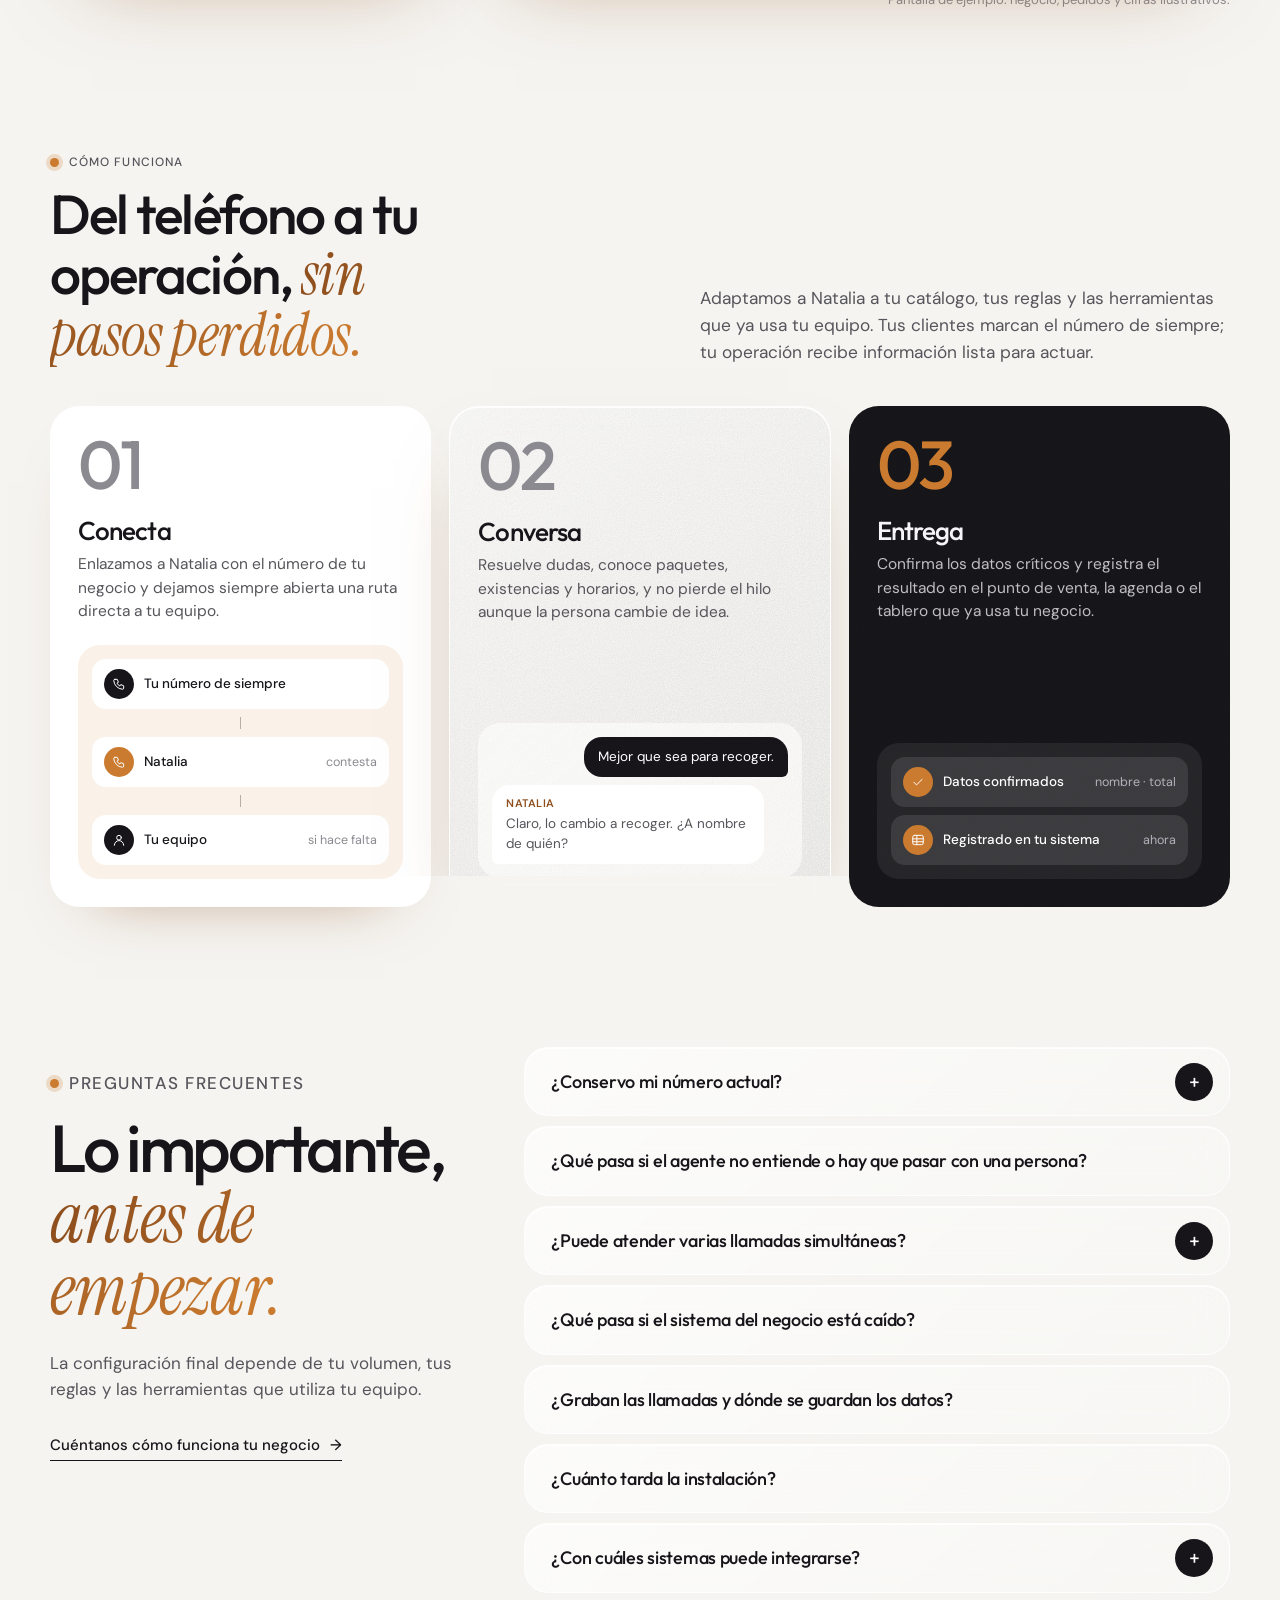
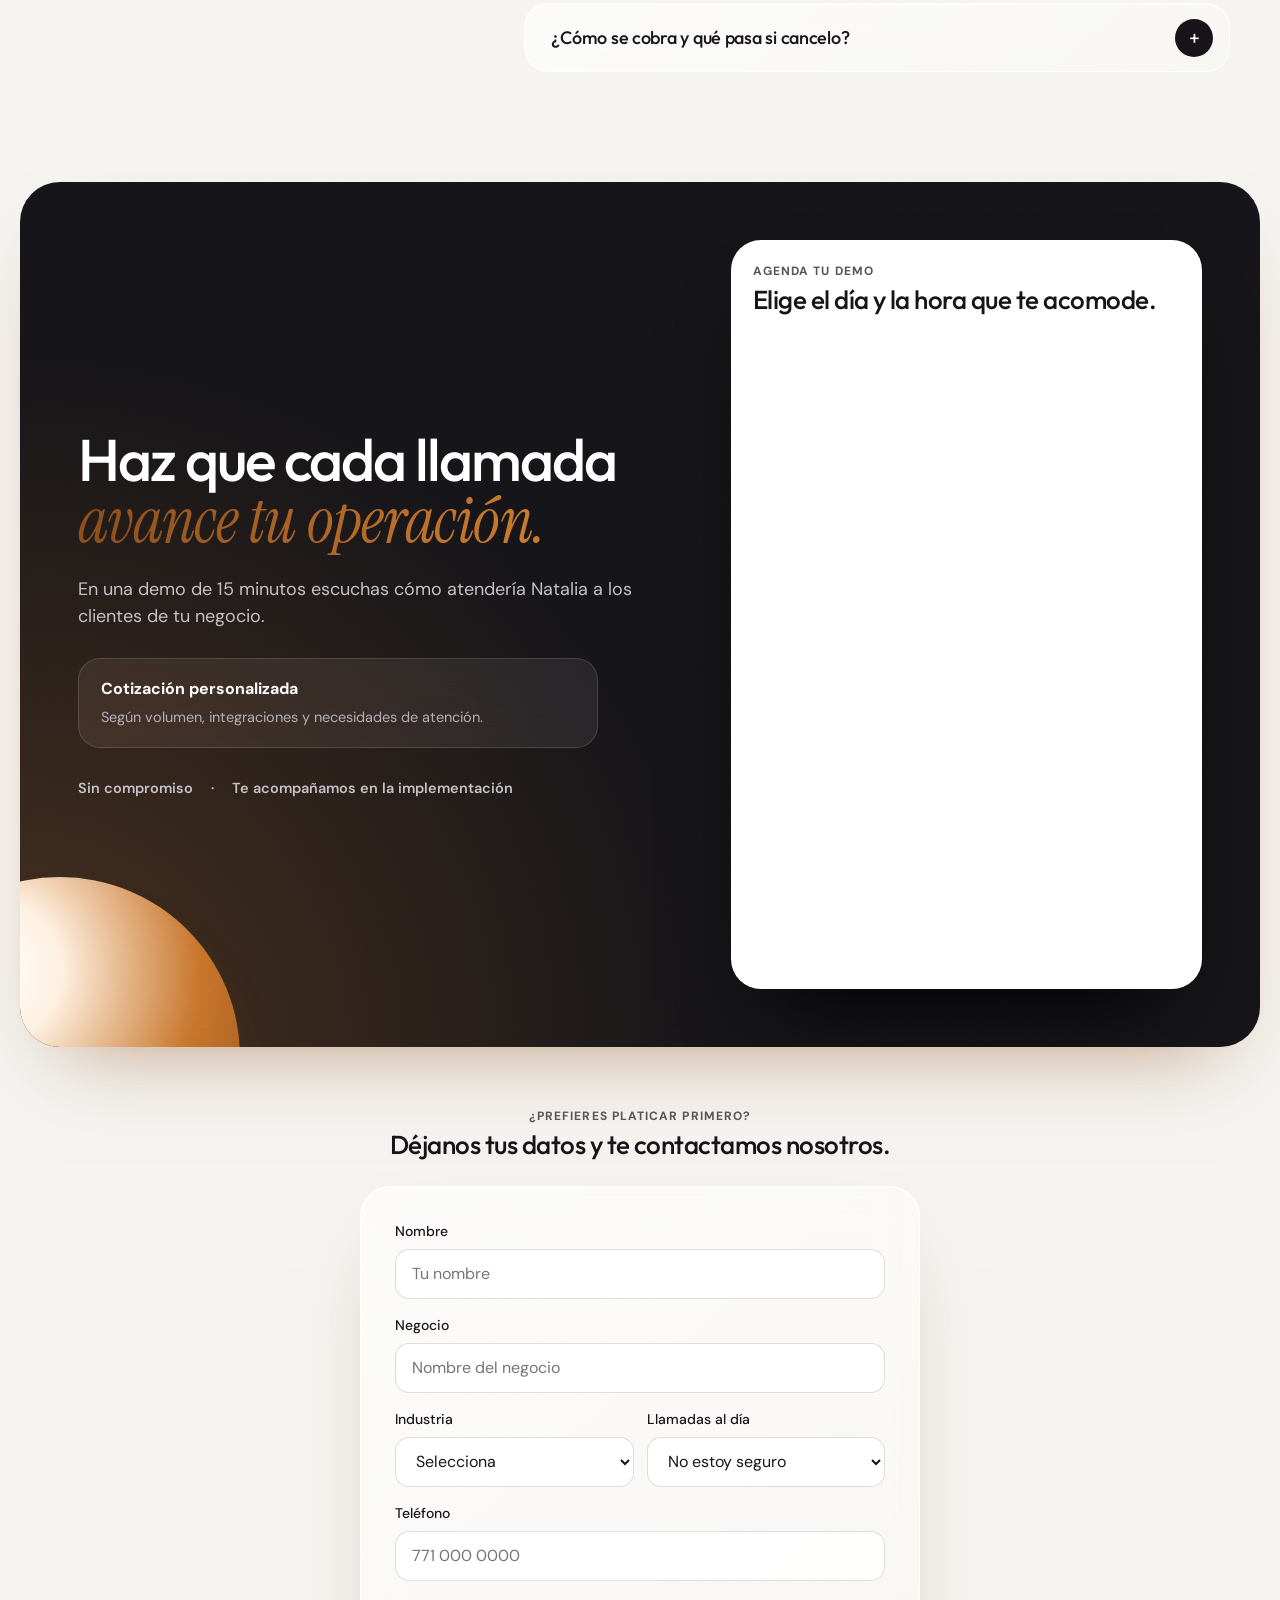
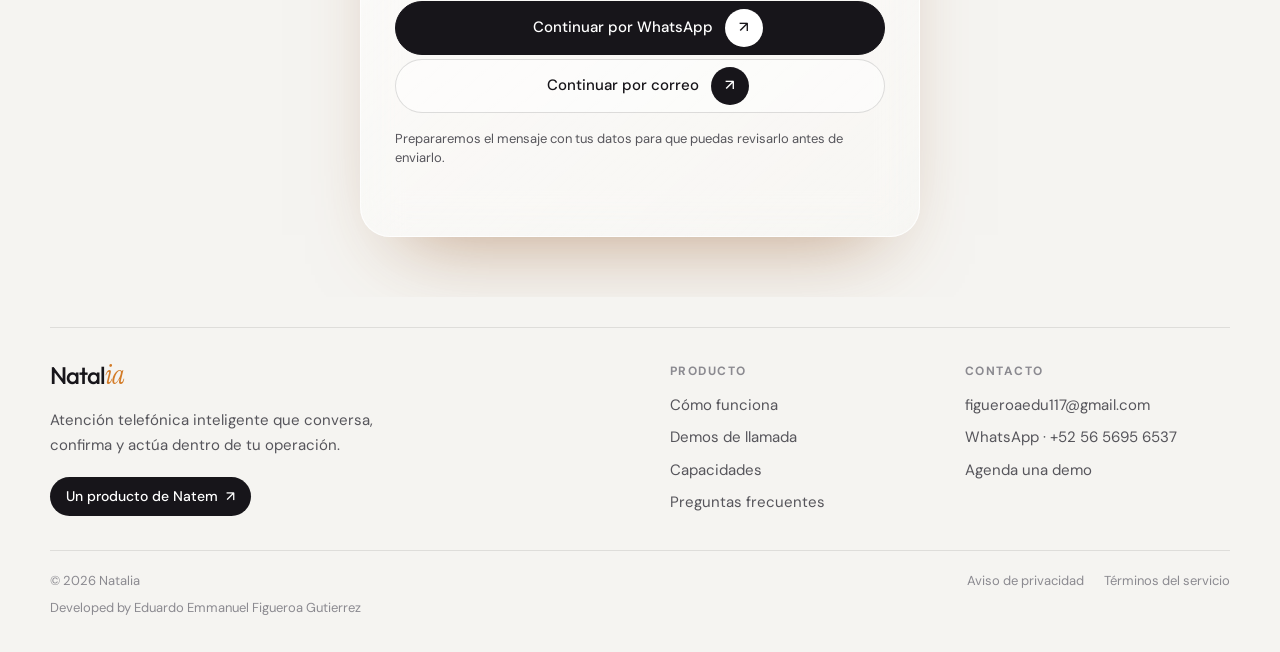
==== commit 4c0b5e46: "Llamadas de demo: botón grande para escuchar y tarjeta más legible - Botón «Escuchar la llamada» gra" ====
--- a/index.html
+++ b/index.html
@@ -36,9 +36,9 @@
   <link rel="preconnect" href="https://fonts.gstatic.com" crossorigin>
   <link href="https://fonts.googleapis.com/css2?family=DM+Sans:opsz,wght@9..40,400;9..40,500;9..40,600&family=Instrument+Serif:ital@1&family=Outfit:wght@400;500&display=swap" rel="stylesheet">
   <link rel="stylesheet" href="css/style.css?v=20260728-3">
-  <link rel="stylesheet" href="css/call-carousel.css?v=20260726-9">
+  <link rel="stylesheet" href="css/call-carousel.css?v=20261122-1">
   <link rel="stylesheet" href="css/operations-verticals.css?v=20260726-2">
-  <link rel="stylesheet" href="css/glass.css?v=20261115-1">
+  <link rel="stylesheet" href="css/glass.css?v=20261122-1">
 </head>
 <body>
   <a class="skip-link" href="#main">Ir al contenido</a>
@@ -106,7 +106,7 @@
       <div class="section-inner call-inner">
         <div class="call-heading reveal">
           <h2>Escucha una atención<br><em>rápida y bien resuelta.</em></h2>
-          <p>Elige una industria y escucha la llamada completa: cómo conversa, qué consulta y qué deja registrado al colgar.</p>
+          <p>Elige una industria y toca <b>▶ Escuchar la llamada</b> para oír a Natalia: cómo conversa, qué consulta y qué deja registrado al colgar.</p>
         </div>
 
         <div class="call-showcase reveal" id="call-stage">
@@ -125,7 +125,7 @@
             <button class="carousel-arrow carousel-arrow-next" id="call-next" type="button" aria-label="Ver llamada siguiente">→</button>
           </div>
 
-          <p class="carousel-hint"><span aria-hidden="true">↔</span> Desliza o usa las flechas para explorar</p>
+          <p class="carousel-hint"><span aria-hidden="true">↔</span> Desliza o elige otra industria arriba</p>
           <div class="call-industry-strip" aria-label="Otras industrias compatibles">
             <span class="call-industry-label">También trabajamos con <i aria-hidden="true">→</i></span>
             <div class="call-industry-tags">
@@ -478,7 +478,7 @@
   </footer>
 
   <script src="js/site.js?v=20260726-9"></script>
-  <script src="js/call-carousel.js?v=20260728-2"></script>
+  <script src="js/call-carousel.js?v=20261122-1"></script>
   <script type="module" src="js/orb.js?v=20261115-1"></script>
   <script src="https://assets.calendly.com/assets/external/widget.js" async></script>
 </body>
--- a/css/call-carousel.css
+++ b/css/call-carousel.css
@@ -100,7 +100,7 @@
 }
 
 .call-carousel-shell {
-  --slide-width: min(clamp(840px, 74vw, 1600px), calc(100vw - 48px));
+  --slide-width: min(1180px, max(840px, 74vw), calc(100vw - 48px));
   position: relative;
 }
 
@@ -169,157 +169,226 @@
   container-type: inline-size;
 }
 
+/* ── Tarjeta de llamada ──────────────────────────────────────────────────
+   Columna izquierda (color de la industria): quién llama, botón grande para
+   escuchar, qué hace Natalia y el resultado. Columna derecha: la conversación
+   en burbujas. En móvil se apila: arriba el botón, luego la charla, al final
+   el resultado. */
 .call-card {
   height: 100%;
+  display: grid;
+  grid-template-columns: minmax(300px, 36%) minmax(0, 1fr);
+  grid-template-rows: auto 1fr;
   overflow: hidden;
-  border: 1px solid #d1dddd;
-  border-radius: 24px;
-  color: #203033;
+  border: 1px solid #e2e8e8;
+  border-radius: 28px;
+  color: #1b2a2d;
   background: #fff;
   box-shadow: 0 22px 55px rgba(32, 60, 64, 0.13);
-  transition: opacity 220ms ease, transform 220ms ease, box-shadow 220ms ease;
+  transition: opacity 260ms ease, transform 260ms ease, box-shadow 260ms ease;
 }
 
 .call-slide:not(.active) .call-card {
-  opacity: 0.7;
-  transform: scale(0.975);
+  opacity: 0.45;
+  transform: scale(0.965);
   box-shadow: 0 12px 34px rgba(32, 60, 64, 0.08);
 }
 
-.call-meta {
+.nc-top,
+.nc-bottom {
+  grid-column: 1;
+  min-width: 0;
+  background: var(--call-soft);
+}
+
+.nc-top {
+  grid-row: 1;
+  display: flex;
+  flex-direction: column;
+  gap: 20px;
+  padding: 26px 28px 20px;
+}
+
+.nc-bottom {
+  grid-row: 2;
+  display: flex;
+  flex-direction: column;
+  gap: 10px;
+  padding: 6px 28px 26px;
+}
+
+.nc-convo {
+  grid-column: 2;
+  grid-row: 1 / span 2;
+  min-width: 0;
+  display: flex;
+  flex-direction: column;
+  padding: 22px 30px 24px;
+}
+
+/* Quién llama */
+.nc-id {
   display: flex;
   align-items: center;
-  justify-content: space-between;
-  gap: 24px;
-  padding: 23px 28px 19px;
-  border-bottom: 1px solid #e4ebeb;
-}
-
-.call-identity,
-.outcome-main {
+  gap: 13px;
+}
+
+.nc-icon {
+  flex: none;
+  display: grid;
+  width: 46px;
+  height: 46px;
+  place-items: center;
+  border-radius: 15px;
+  color: var(--call-ink);
+  background: #fff;
+  box-shadow: 0 8px 18px -10px rgba(20, 40, 44, 0.35);
+  font: 600 17px/1 var(--font-head);
+}
+
+.nc-id strong {
+  display: block;
+  color: #13262a;
+  font: 600 18px/1.2 var(--font-head);
+}
+
+.nc-id small {
+  display: block;
+  margin-top: 3px;
+  color: color-mix(in srgb, var(--call-ink) 72%, #6b7a7c);
+  font-size: 13.5px;
+}
+
+/* Botón para escuchar: lo más visible de la tarjeta */
+.nc-play {
+  position: relative;
+  display: flex;
+  width: 100%;
+  align-items: center;
+  gap: 16px;
+  padding: 12px 20px 12px 12px;
+  border: 1.5px solid color-mix(in srgb, var(--call-accent) 50%, transparent);
+  border-radius: 999px;
+  color: #13262a;
+  background: #fff;
+  box-shadow: 0 16px 32px -16px color-mix(in srgb, var(--call-accent) 85%, transparent);
+  text-align: left;
+  cursor: pointer;
+  transition: transform 180ms ease, box-shadow 180ms ease, background 180ms ease, color 180ms ease;
+}
+
+.nc-play:hover {
+  transform: translateY(-2px);
+  box-shadow: 0 20px 36px -14px color-mix(in srgb, var(--call-accent) 90%, transparent);
+}
+
+.nc-play:focus-visible {
+  outline: 3px solid color-mix(in srgb, var(--call-accent) 55%, transparent);
+  outline-offset: 3px;
+}
+
+.nc-play-btn {
+  position: relative;
+  flex: none;
+  display: grid;
+  width: 66px;
+  height: 66px;
+  place-items: center;
+  border-radius: 50%;
+  color: #fff;
+  background: var(--call-accent);
+  transition: background 180ms ease, transform 180ms ease;
+}
+
+.nc-play:hover .nc-play-btn { transform: scale(1.05); }
+
+.nc-play-btn svg {
+  position: relative;
+  z-index: 1;
+  width: 30px;
+  height: 30px;
+}
+
+.nc-play[data-mode="play"] .nc-play-btn svg { margin-left: 4px; }
+
+/* Ondas que invitan a tocar mientras la voz está apagada */
+.nc-play-btn::before,
+.nc-play-btn::after {
+  content: "";
+  position: absolute;
+  inset: 0;
+  border: 2px solid var(--call-accent);
+  border-radius: 50%;
+  opacity: 0;
+  pointer-events: none;
+}
+
+.call-slide.active .nc-play[data-mode="play"] .nc-play-btn::before,
+.call-slide.active .nc-play[data-mode="play"] .nc-play-btn::after {
+  animation: nc-ring 2.2s ease-out infinite;
+}
+
+.call-slide.active .nc-play[data-mode="play"] .nc-play-btn::after { animation-delay: 1.1s; }
+
+@keyframes nc-ring {
+  0% { opacity: 0.7; transform: scale(1); }
+  100% { opacity: 0; transform: scale(1.7); }
+}
+
+.nc-play-text {
+  min-width: 0;
+}
+
+.nc-play-text b {
+  display: block;
+  font: 600 19px/1.15 var(--font-head);
+}
+
+.nc-play-text small {
+  display: block;
+  margin-top: 5px;
+  color: #56676a;
+  font-size: 13.5px;
+  line-height: 1.3;
+}
+
+.nc-play[data-mode="mute"] {
+  border-color: transparent;
+  color: #fff;
+  background: var(--call-ink);
+}
+
+.nc-play[data-mode="mute"] .nc-play-btn { background: rgba(255, 255, 255, 0.16); }
+.nc-play[data-mode="mute"] .nc-play-text small { color: rgba(255, 255, 255, 0.78); }
+
+/* Onda de voz y reloj */
+.nc-wave-row {
   display: flex;
   align-items: center;
   gap: 14px;
 }
 
-.call-meta-actions {
-  display: flex;
+.nc-wave {
+  flex: 1;
+  display: flex;
+  height: 34px;
   align-items: center;
-  gap: 18px;
-}
-
-.call-audio-control {
-  min-height: 36px;
-  display: inline-flex;
-  align-items: center;
-  gap: 8px;
-  padding: 7px 12px;
-  border: 1px solid color-mix(in srgb, var(--call-accent) 38%, #cbd8d9);
-  border-radius: 999px;
-  color: var(--call-ink);
-  background: var(--call-soft);
-  font: 600 11px/1 var(--font-body);
-  cursor: pointer;
-}
-
-.call-audio-control:disabled {
-  border-color: #d9e1e2;
-  color: #6f7c7e;
-  background: #f3f6f6;
-  cursor: default;
-}
-
-.call-audio-control.playing {
-  color: #fff;
-  background: var(--call-ink);
-}
-
-.call-audio-control b { font-weight: 600; }
-
-.business-icon {
-  display: grid;
-  width: 43px;
-  height: 43px;
-  place-items: center;
-  border-radius: 13px;
-  color: var(--call-ink);
-  background: var(--call-soft);
-  font-size: 19px;
-}
-
-.meta-label {
-  display: block;
-  margin-bottom: 4px;
-  color: #7a898c;
-  font-size: 11px;
-  font-weight: 700;
-  letter-spacing: 0.12em;
-}
-
-.call-identity strong {
-  display: block;
-  color: #183236;
-  font: 600 16px/1.25 var(--font-head);
-}
-
-.call-identity small {
-  display: block;
-  margin-top: 3px;
-  color: #7a898c;
-  font-size: 12px;
-}
-
-.call-time {
-  text-align: right;
-  font-variant-numeric: tabular-nums;
-}
-
-.call-time span {
-  display: block;
-  color: var(--call-accent);
-  font: 600 22px/1 var(--font-head);
-}
-
-.call-time small {
-  color: #879598;
-  font-size: 11px;
-  text-transform: uppercase;
-}
-
-.audio-strip {
-  display: grid;
-  grid-template-columns: minmax(0, 1fr);
-  align-items: center;
-  min-height: 82px;
-  padding: 14px 28px;
-  color: #637376;
-  background: var(--call-soft);
-}
-
-.demo-waveform {
-  position: static;
-  inset: auto;
-  display: flex;
-  height: 46px;
-  align-items: center;
-  justify-content: stretch;
-  gap: 4px;
-}
-
-.demo-waveform span {
+  gap: 3px;
+}
+
+.nc-wave span {
   flex: 1 1 0;
-  width: auto;
   min-width: 2px;
-  max-width: 5px;
+  max-width: 4px;
   min-height: 4px;
   border-radius: 999px;
   background: var(--call-accent);
-  opacity: 0.38;
-  transform: scaleY(0.35);
+  opacity: 0.35;
+  transform: scaleY(0.3);
   transform-origin: center;
 }
 
-.call-slide.active.speaking .demo-waveform span {
+.call-slide.active.speaking .nc-wave span {
   animation: friendly-wave 820ms ease-in-out infinite alternate;
 }
 
@@ -328,158 +397,221 @@
   to { transform: scaleY(1); opacity: 0.9; }
 }
 
-.conversation-column {
-  min-height: 300px;
-  padding: 24px 30px 26px;
-}
-
-.conversation-heading {
+.nc-time {
+  flex: none;
+  min-width: 3.2em;
+  color: var(--call-ink);
+  font: 600 16px/1 var(--font-head);
+  font-variant-numeric: tabular-nums;
+  text-align: right;
+}
+
+/* Lo que hace Natalia y el resultado */
+.nc-label {
+  display: block;
+  color: color-mix(in srgb, var(--call-ink) 78%, #7a8a8c);
+  font-size: 11.5px;
+  font-weight: 700;
+  letter-spacing: 0.1em;
+  text-transform: uppercase;
+}
+
+.nc-steps {
+  display: grid;
+  gap: 8px;
+  margin: 0;
+  padding: 0;
+  list-style: none;
+}
+
+.nc-steps li {
   display: flex;
   align-items: center;
-  justify-content: space-between;
-  gap: 20px;
-  padding-bottom: 17px;
-  border-bottom: 1px solid #e5ecec;
-  color: #627275;
-  font-size: 13px;
-}
-
-.listening-label {
-  display: inline-flex;
-  align-items: center;
-  gap: 7px;
-  color: var(--call-ink);
-  font-weight: 600;
-}
-
-.listening-label::before {
-  content: "";
-  width: 6px;
-  height: 6px;
+  gap: 11px;
+  color: #56676a;
+  font-size: 15px;
+  line-height: 1.3;
+  transition: color 220ms ease;
+}
+
+.nc-steps i {
+  flex: none;
+  display: grid;
+  width: 22px;
+  height: 22px;
+  place-items: center;
+  border: 2px solid color-mix(in srgb, var(--call-accent) 35%, #fff);
   border-radius: 50%;
+  color: #fff;
+  background: #fff;
+  font: 700 12px/1 var(--font-body);
+  font-style: normal;
+  transition: background 220ms ease, border-color 220ms ease, box-shadow 220ms ease;
+}
+
+.nc-steps li.now i {
+  border-color: var(--call-accent);
+  box-shadow: 0 0 0 4px color-mix(in srgb, var(--call-accent) 20%, transparent);
+}
+
+.nc-steps li.on {
+  color: #13262a;
+  font-weight: 500;
+}
+
+.nc-steps li.on i {
+  border-color: var(--call-accent);
   background: var(--call-accent);
 }
 
-.demo-transcript {
-  min-height: 226px;
-  display: flex;
-  flex-direction: column;
-  justify-content: flex-end;
-  gap: 10px;
-  padding-top: 18px;
-}
-
-.demo-line {
+.nc-steps li.on i::before { content: "✓"; }
+
+.nc-result {
+  display: flex;
+  align-items: flex-start;
+  gap: 12px;
+  margin-top: 4px;
+  padding: 12px 16px;
+  border-radius: 18px;
+  background: #fff;
+  box-shadow: 0 10px 24px -18px rgba(20, 40, 44, 0.45);
+}
+
+.nc-check {
+  flex: none;
   display: grid;
-  grid-template-columns: 72px minmax(0, 1fr);
-  gap: 12px;
-  margin: 0;
-  color: #2d3e41;
-  font-size: 13.5px;
-  line-height: 1.5;
-  opacity: 0;
-  transform: translateY(6px);
-  animation: call-line-in 320ms ease forwards;
-}
-
-.demo-line .speaker {
-  padding-top: 2px;
-  color: #7f8d90;
-  font-size: 11px;
-  font-weight: 700;
-  letter-spacing: 0.09em;
-  text-transform: uppercase;
-}
-
-.demo-line.agente .speaker { color: var(--call-accent); }
-
-.demo-line.agente {
-  color: #17383c;
-  font-weight: 500;
-}
-
-@keyframes call-line-in {
-  to { opacity: 1; transform: translateY(0); }
-}
-
-.call-outcome {
-  display: flex;
-  align-items: center;
-  justify-content: space-between;
-  gap: 20px;
-  min-height: 82px;
-  padding: 18px 28px;
-  border-top: 1px solid #e4ebeb;
-  background: #fafcfc;
-}
-
-.outcome-check {
-  display: grid;
-  width: 38px;
-  height: 38px;
+  width: 32px;
+  height: 32px;
   place-items: center;
   border-radius: 50%;
   color: var(--call-ink);
   background: var(--call-soft);
-  font-size: 18px;
   font-weight: 700;
-}
-
-.outcome-main strong {
-  color: #213639;
-  font: 600 14px/1.3 var(--font-head);
-}
-
-.integration-tags {
-  display: flex;
-  flex-wrap: wrap;
-  justify-content: flex-end;
-  gap: 7px;
-}
-
-.integration-tags span {
-  padding: 7px 10px;
-  border: 1px solid color-mix(in srgb, var(--call-accent) 24%, #dbe4e4);
-  border-radius: 8px;
+  transition: background 220ms ease, color 220ms ease;
+}
+
+.call-slide.done .nc-check {
+  color: #fff;
+  background: var(--call-accent);
+}
+
+.nc-result strong {
+  display: block;
+  margin-top: 3px;
+  color: #13262a;
+  font: 600 16px/1.25 var(--font-head);
+}
+
+.nc-result small {
+  display: block;
+  margin-top: 5px;
+  color: #56676a;
+  font-size: 13px;
+  line-height: 1.35;
+}
+
+/* Conversación */
+.nc-convo-head {
+  display: flex;
+  align-items: center;
+  justify-content: space-between;
+  gap: 16px;
+  padding-bottom: 14px;
+  border-bottom: 1px solid #edf1f1;
+  color: #56676a;
+  font-size: 14px;
+  font-weight: 500;
+}
+
+.nc-status {
+  display: inline-flex;
+  align-items: center;
+  gap: 8px;
+  padding: 6px 13px;
+  border-radius: 999px;
   color: var(--call-ink);
   background: var(--call-soft);
-  font-size: 11px;
+  font-size: 13px;
+  font-weight: 600;
+  white-space: nowrap;
+}
+
+.nc-status::before {
+  content: "";
+  width: 7px;
+  height: 7px;
+  border-radius: 50%;
+  background: var(--call-accent);
+}
+
+.call-slide.active:not(.done) .nc-status::before { animation: nc-blink 1.2s ease-in-out infinite; }
+
+@keyframes nc-blink {
+  50% { opacity: 0.25; }
+}
+
+/* Alto fijo: la columna la define el panel izquierdo; las burbujas viejas salen por arriba. */
+.nc-transcript {
+  flex: 1 1 0;
+  height: 0;
+  min-height: 0;
+  display: flex;
+  flex-direction: column;
+  justify-content: flex-end;
+  gap: 10px;
+  overflow: hidden;
+  padding-top: 14px;
+  -webkit-mask-image: linear-gradient(to bottom, transparent 0, #000 44px);
+  mask-image: linear-gradient(to bottom, transparent 0, #000 44px);
+}
+
+.nc-msg {
+  flex: none;
+  max-width: min(80%, 580px);
+  margin: 0;
+  padding: 10px 16px 12px;
+  border-radius: 20px 20px 20px 6px;
+  color: #1b2a2d;
+  background: #f1f4f4;
+  font-size: 15.5px;
+  line-height: 1.45;
+  animation: call-line-in 320ms ease both;
+}
+
+.nc-msg.agente {
+  align-self: flex-end;
+  border: 1px solid color-mix(in srgb, var(--call-accent) 24%, transparent);
+  border-radius: 20px 20px 6px 20px;
+  background: var(--call-soft);
+}
+
+.nc-who {
+  display: block;
+  margin-bottom: 3px;
+  color: #7a888a;
+  font-size: 11.5px;
   font-weight: 700;
-  letter-spacing: 0.04em;
+  letter-spacing: 0.08em;
   text-transform: uppercase;
 }
 
-.call-facts {
-  display: grid;
-  grid-template-columns: repeat(3, 1fr);
-  gap: 0;
+.nc-msg.agente .nc-who { color: var(--call-ink); }
+
+.nc-note {
+  flex: none;
+  align-self: center;
   margin: 0;
-  overflow: visible;
-  border: 0;
-  border-top: 1px solid #e4ebeb;
-  border-radius: 0;
-  background: #fff;
-  box-shadow: none;
-}
-
-.call-facts span {
-  min-height: 56px;
-  display: flex;
-  align-items: center;
-  gap: 9px;
-  padding: 12px 20px;
-  border-right: 1px solid #e4ebeb;
-  color: #647477;
-  background: #fff;
-  font-size: 12px;
-}
-
-.call-facts span:last-child { border-right: 0; }
-
-.call-facts b {
-  margin-right: 0;
-  color: var(--call-accent);
-  font-size: 11px;
+  padding: 5px 13px;
+  border-radius: 999px;
+  color: #56676a;
+  background: #f5f7f7;
+  font-size: 12.5px;
+  animation: call-line-in 320ms ease both;
+}
+
+@keyframes call-line-in {
+  from { opacity: 0; transform: translateY(6px); }
+  to { opacity: 1; transform: translateY(0); }
 }
 
 .carousel-hint {
@@ -554,22 +686,6 @@
   margin-left: 6px;
 }
 
-@media (min-width: 781px) {
-  .integration-tags span {
-    padding: 8px 12px;
-    font-size: 10.5px;
-  }
-
-  .call-facts span {
-    min-height: 62px;
-    font-size: 12px;
-  }
-
-  .call-facts b {
-    font-size: 11px;
-  }
-}
-
 /* Escritorio: la composición escala con la altura útil, sin recortar contenido. */
 @media (min-width: 900px) {
   .live-call {
@@ -581,10 +697,6 @@
     max-width: min(920px, calc(100vw - 48px));
   }
 
-  .call-heading .eyebrow {
-    margin-bottom: clamp(5px, 0.8svh, 10px);
-  }
-
   .call-heading h2 {
     font-size: clamp(36px, min(4vw, 5.3svh), 72px);
     line-height: 0.96;
@@ -602,113 +714,31 @@
   }
 
   .call-switcher {
-    margin-bottom: clamp(4px, 0.7svh, 10px);
-    padding: clamp(3px, 0.55svh, 5px);
-  }
-
-  .call-switcher button {
-    min-height: clamp(32px, 4.2svh, 39px);
-    padding-inline: 18px;
-    font-size: clamp(12px, 0.72vw, 14px);
+    margin-bottom: clamp(6px, 1svh, 14px);
   }
 
   .call-track {
     padding-top: clamp(4px, 0.7svh, 8px);
-    padding-bottom: 0;
-  }
-
-  .call-meta {
-    padding: clamp(8px, 1.2svh, 16px) clamp(24px, 2.2cqi, 36px);
-  }
-
-  .business-icon {
-    width: clamp(36px, 4.8svh, 43px);
-    height: clamp(36px, 4.8svh, 43px);
-    border-radius: clamp(11px, 1.5svh, 13px);
-    font-size: clamp(16px, 2.1svh, 19px);
-  }
-
-  .call-identity strong {
-    font-size: clamp(14px, min(1.25cqi, 1.8svh), 18px);
-  }
-
-  .call-identity small {
-    font-size: clamp(12.5px, 0.95cqi, 15px);
-  }
-
-  .call-time span {
-    font-size: clamp(19px, min(1.7cqi, 2.5svh), 26px);
-  }
-
-  .call-time small {
-    font-size: clamp(10.5px, 0.72cqi, 12px);
-  }
-
-  .audio-strip {
-    min-height: clamp(44px, 6.7svh, 72px);
-    padding: clamp(4px, 0.7svh, 10px) clamp(24px, 2.2cqi, 36px);
-  }
-
-  .demo-waveform {
-    height: clamp(30px, 4.5svh, 46px);
-  }
-
-  .conversation-column {
-    min-height: clamp(158px, 23svh, 280px);
-    padding: clamp(10px, 1.5svh, 24px) clamp(24px, 2.2cqi, 36px);
-  }
-
-  .conversation-heading {
-    padding-bottom: clamp(8px, 1.3svh, 17px);
-    font-size: clamp(12.5px, 0.9cqi, 14px);
-  }
-
-  .demo-transcript {
-    min-height: clamp(122px, 20svh, 226px);
-    max-height: none;
-    gap: clamp(7px, 1.15svh, 13px);
-    padding-top: clamp(8px, 1.3svh, 18px);
-    overflow: visible;
-  }
-
-  .demo-line {
-    font-size: clamp(14px, 1.08cqi, 16px);
-    line-height: 1.45;
-  }
-
-  .demo-line .speaker {
-    font-size: clamp(10.5px, 0.72cqi, 12px);
-  }
-
-  .call-outcome {
-    min-height: clamp(48px, 6.5svh, 74px);
-    padding: clamp(8px, 1.2svh, 16px) clamp(24px, 2.2cqi, 36px);
-  }
-
-  .outcome-main strong {
-    font-size: clamp(14px, 1.1cqi, 17px);
-  }
-
-  .outcome-check {
-    width: clamp(32px, 4.2svh, 38px);
-    height: clamp(32px, 4.2svh, 38px);
-    font-size: clamp(15px, 2svh, 18px);
-  }
-
-  .integration-tags span {
-    padding: clamp(6px, 0.8svh, 8px) 10px;
-    font-size: clamp(10.5px, 0.78cqi, 12px);
-  }
-
-  .call-facts span {
-    min-height: clamp(42px, 5.5svh, 58px);
-    padding-block: clamp(6px, 0.9svh, 12px);
-    font-size: clamp(13px, 0.92cqi, 15px);
-  }
-
-  .call-facts b {
-    font-size: clamp(11px, 0.78cqi, 13px);
-  }
+    padding-bottom: 6px;
+  }
+
+  .nc-top {
+    gap: clamp(12px, 1.8svh, 18px);
+    padding-top: clamp(16px, 2.4svh, 24px);
+    padding-bottom: clamp(10px, 1.6svh, 16px);
+  }
+
+  .nc-bottom {
+    gap: clamp(7px, 1.1svh, 10px);
+    padding-bottom: clamp(16px, 2.6svh, 26px);
+  }
+
+  .nc-play-btn {
+    width: clamp(54px, 7.6svh, 66px);
+    height: clamp(54px, 7.6svh, 66px);
+  }
+
+  .nc-steps { gap: clamp(5px, 0.9svh, 8px); }
 
   .carousel-hint {
     display: none;
@@ -720,15 +750,10 @@
   }
 }
 
-/* Laptops con poca altura: se comprime el ritmo, no el contenido ni la tipografía útil. */
+/* Laptops con poca altura: se comprime el ritmo, no la tipografía útil. */
 @media (min-width: 900px) and (max-height: 760px) {
   .live-call {
-    min-height: calc(100svh - 84px);
     padding-block: 4px;
-  }
-
-  .call-heading .eyebrow {
-    margin-bottom: 3px;
   }
 
   .call-heading h2 {
@@ -741,71 +766,29 @@
     line-height: 1.35;
   }
 
-  .call-showcase {
-    margin-top: 5px;
-  }
-
-  .call-switcher {
-    min-height: 36px;
-    margin-bottom: 3px;
-    padding: 3px;
-  }
-
-  .call-switcher button {
-    min-height: 30px;
-  }
-
-  .call-track {
-    padding-top: 2px;
-  }
-
-  .call-meta {
-    padding-block: 6px;
-  }
-
-  .audio-strip {
-    min-height: 42px;
-    padding-block: 3px;
-  }
-
-  .demo-waveform {
-    height: 28px;
-  }
-
-  .conversation-column {
-    min-height: 150px;
-    padding-block: 8px;
-  }
-
-  .conversation-heading {
-    padding-bottom: 7px;
-  }
-
-  .demo-transcript {
-    min-height: 112px;
-    gap: 6px;
-    padding-top: 7px;
-  }
-
-  .call-outcome {
-    min-height: 44px;
-    padding-block: 6px;
-  }
-
-  .outcome-check {
-    width: 30px;
-    height: 30px;
-  }
-
-  .call-facts span {
-    min-height: 38px;
-    padding-block: 5px;
-  }
+  .call-showcase { margin-top: 6px; }
+  .call-switcher { margin-bottom: 4px; }
+  .call-track { padding-top: 2px; }
+  .nc-id strong { font-size: 16.5px; }
+  .nc-icon { width: 40px; height: 40px; border-radius: 13px; }
+  .nc-play { padding-block: 9px; }
+  .nc-play-text b { font-size: 17.5px; }
+  .nc-wave { height: 26px; }
+  .nc-steps li { font-size: 14px; }
+  .nc-result { margin-top: 2px; padding: 10px 14px; }
+  .nc-convo { padding-block: 16px 18px; }
+  .nc-convo-head { padding-bottom: 10px; }
+  .nc-msg { padding: 8px 14px 9px; font-size: 14.5px; }
+}
+
+/* Pantallas anchas: la tarjeta no se estira de más. */
+@media (min-width: 1700px) {
+  .nc-msg { font-size: 16.5px; }
 }
 
 @media (max-width: 780px) {
   .live-call { padding: 82px 0 42px; }
-  .call-showcase { margin-top: 40px; }
+  .call-showcase { margin-top: 32px; }
 
   .call-switcher {
     width: calc(100vw - 32px);
@@ -820,52 +803,77 @@
   }
 
   .call-track {
-    grid-auto-columns: calc(100vw - 46px);
+    grid-auto-columns: calc(100vw - 36px);
+    gap: 12px;
+    padding: 6px 18px 24px;
+  }
+
+  /* En móvil las flechas taparían texto; se navega deslizando o con las pestañas. */
+  .carousel-arrow { display: none; }
+
+  .call-card {
+    grid-template-columns: minmax(0, 1fr);
+    grid-template-rows: none;
+    border-radius: 22px;
+  }
+
+  .nc-top,
+  .nc-convo,
+  .nc-bottom {
+    grid-column: 1;
+    grid-row: auto;
+  }
+
+  .nc-top {
     gap: 14px;
-    padding: 6px 23px 28px;
-  }
-
-  .call-card { border-radius: 19px; }
-  .call-meta { padding: 18px; }
-
-  .business-icon {
-    width: 38px;
-    height: 38px;
-    border-radius: 11px;
-    font-size: 16px;
-  }
-
-  .call-identity strong { font-size: 13px; }
-  .call-identity small { font-size: 12px; }
-  .call-time span { font-size: 18px; }
-
-  .call-meta-actions {
-    align-items: flex-end;
-    flex-direction: column-reverse;
-    gap: 7px;
-  }
-
-  .call-audio-control {
-    min-height: 32px;
-    padding-inline: 10px;
-    font-size: 10px;
-  }
-
-  .carousel-arrow {
-    top: 47%;
-    width: 42px;
-    height: 42px;
-  }
-
-  .carousel-arrow-prev { left: 5px; }
-  .carousel-arrow-next { right: 5px; }
-
-  .audio-strip {
-    grid-template-columns: minmax(0, 1fr);
-    gap: 4px;
-    min-height: 88px;
-    padding: 9px 18px 8px;
-  }
+    padding: 18px 16px 14px;
+  }
+
+  .nc-convo {
+    padding: 14px 16px 12px;
+  }
+
+  .nc-transcript {
+    flex: none;
+    height: 290px;
+  }
+
+  .nc-bottom {
+    gap: 8px;
+    padding: 16px 16px 18px;
+  }
+
+  .nc-id strong { font-size: 16px; }
+  .nc-id small { font-size: 13px; }
+
+  .nc-play {
+    gap: 14px;
+    padding: 10px 16px 10px 10px;
+  }
+
+  .nc-play-btn {
+    width: 58px;
+    height: 58px;
+  }
+
+  .nc-play-btn svg {
+    width: 26px;
+    height: 26px;
+  }
+
+  .nc-play-text b { font-size: 17.5px; }
+  .nc-play-text small { font-size: 13px; }
+  .nc-wave { height: 28px; }
+
+  .nc-msg {
+    max-width: 88%;
+    padding: 9px 13px 10px;
+    font-size: 14.5px;
+  }
+
+  .nc-steps li { font-size: 14.5px; }
+
+  .carousel-hint { margin-top: 2px; font-size: 13px; }
 
   .call-industry-strip {
     width: calc(100% - 32px);
@@ -884,61 +892,25 @@
     justify-content: center;
     flex: 1 1 calc(50% - 8px);
   }
-
-  .demo-waveform {
-    height: 42px;
-    gap: 3px;
-  }
-
-  .conversation-column {
-    min-height: 300px;
-    padding: 20px 18px;
-  }
-
-  .demo-transcript { min-height: 227px; }
-
-  .demo-line {
-    grid-template-columns: 54px minmax(0, 1fr);
-    gap: 7px;
-    font-size: 12px;
-  }
-
-  .call-outcome {
-    align-items: flex-start;
-    flex-direction: column;
-    padding: 17px 18px;
-  }
-
-  .integration-tags { justify-content: flex-start; }
-  .call-facts { grid-template-columns: 1fr; }
-
-  .call-facts span {
-    min-height: 42px;
-    border-right: 0;
-    border-bottom: 1px solid #e4ebeb;
-  }
-
-  .call-facts span:last-child { border-bottom: 0; }
-}
-
-@media (max-width: 430px) {
-  .call-switcher { margin-bottom: 19px; }
-  .call-time small { display: none; }
-  .call-audio-control b { display: none; }
-  .call-audio-control { width: 34px; justify-content: center; padding: 0; }
-}
-
-/* En pantallas muy angostas el botón redondo invade el texto de la transcripción (p.ej. "NATALIA" queda tapado); a este ancho el arrastre y las pestañas ya cubren la navegación. */
+}
+
 @media (max-width: 380px) {
-  .carousel-arrow { display: none; }
+  .nc-play-text small { display: none; }
+  .nc-transcript { height: 270px; }
 }
 
 @media (prefers-reduced-motion: reduce) {
   .call-carousel { scroll-behavior: auto; }
 
-  .call-slide.active.speaking .demo-waveform span {
+  .call-slide.active.speaking .nc-wave span {
     animation: none;
     transform: scaleY(0.65);
     opacity: 0.7;
   }
-}
+
+  .call-slide.active .nc-play[data-mode="play"] .nc-play-btn::before,
+  .call-slide.active .nc-play[data-mode="play"] .nc-play-btn::after,
+  .call-slide.active:not(.done) .nc-status::before {
+    animation: none;
+  }
+}
--- a/css/glass.css
+++ b/css/glass.css
@@ -33,7 +33,7 @@
 .nx-backdrop i:nth-child(3) { width: 40vw; height: 40vw; left: 24vw; bottom: -26vw; background: rgba(var(--theme-ink-rgb), 0.16); }
 .nx-grain { position: fixed; inset: 0; z-index: 0; pointer-events: none; background: var(--nx-noise); opacity: 0.24; mix-blend-mode: soft-light; }
 main, .footer, .nav { position: relative; z-index: 2; }
-.nav { position: fixed; }
+.nav { position: fixed; z-index: 40; }
 
 /* Las secciones dejan de pintar su propio fondo: lo da el lienzo común. */
 .section-light, .live-call, .capabilities, .faq, .how, .proof-quote, .cta-band, .footer { background: none; border: 0; }
@@ -285,9 +285,9 @@
 /* ── Ajustes finos ──────────────────────────────────────────────────────── */
 .nav-inner { background: rgba(255, 255, 255, 0.88); }
 .nx-niches button { color: var(--nx-ink); }
-/* Las flechas montan el borde de la tarjeta en vez de tapar la conversación. */
-.carousel-arrow-prev { left: max(10px, calc((100vw - var(--slide-width)) / 2 - 27px)); }
-.carousel-arrow-next { right: max(10px, calc((100vw - var(--slide-width)) / 2 - 27px)); }
+/* Las flechas quedan fuera de la tarjeta para no tapar el reproductor ni la conversación. */
+.carousel-arrow-prev { left: max(calc((100% - 100vw) / 2 + 10px), calc((100% - var(--slide-width)) / 2 - 68px)); }
+.carousel-arrow-next { right: max(calc((100% - 100vw) / 2 + 10px), calc((100% - var(--slide-width)) / 2 - 68px)); }
 @media (max-width: 720px) {
   .nx-niches { grid-template-columns: 1.3fr 0.9fr 1.2fr 0.8fr; gap: 2px; }
   .nx-niches button { font-size: 12px; padding: 0 4px; }
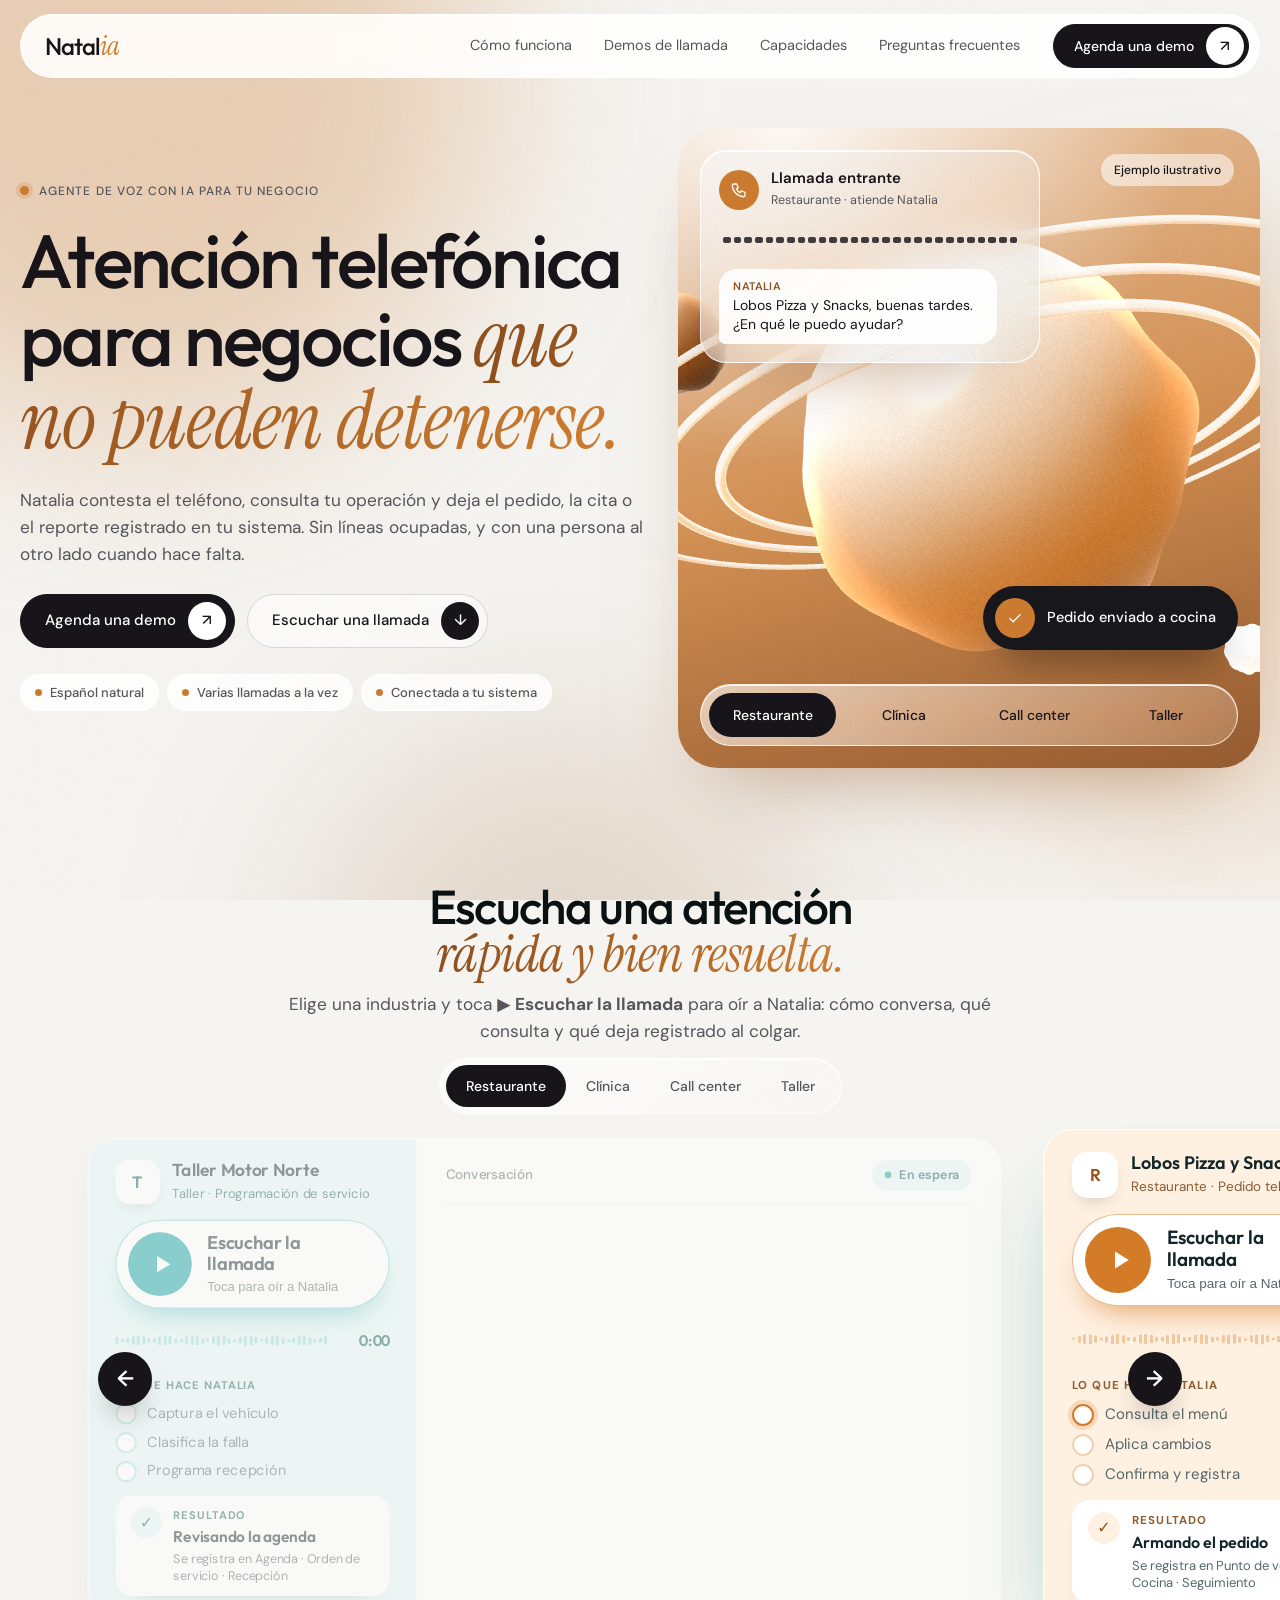
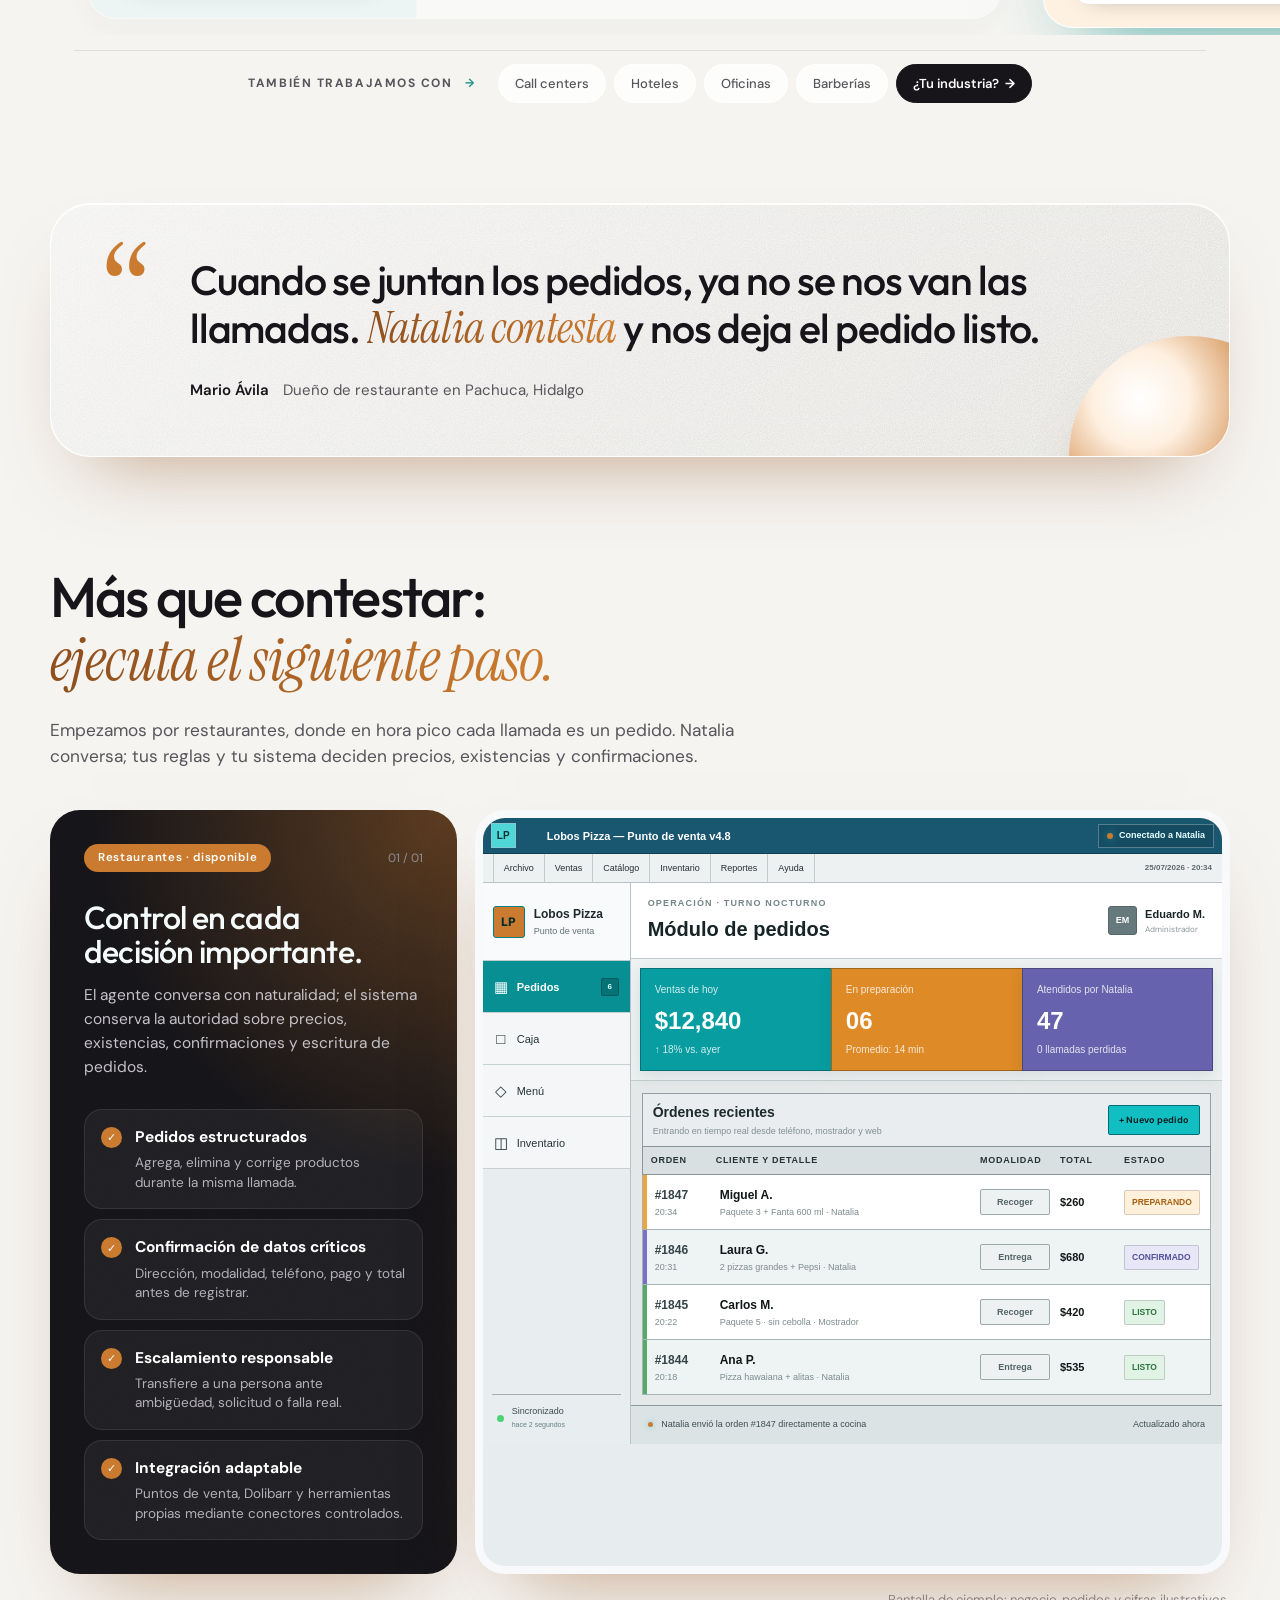
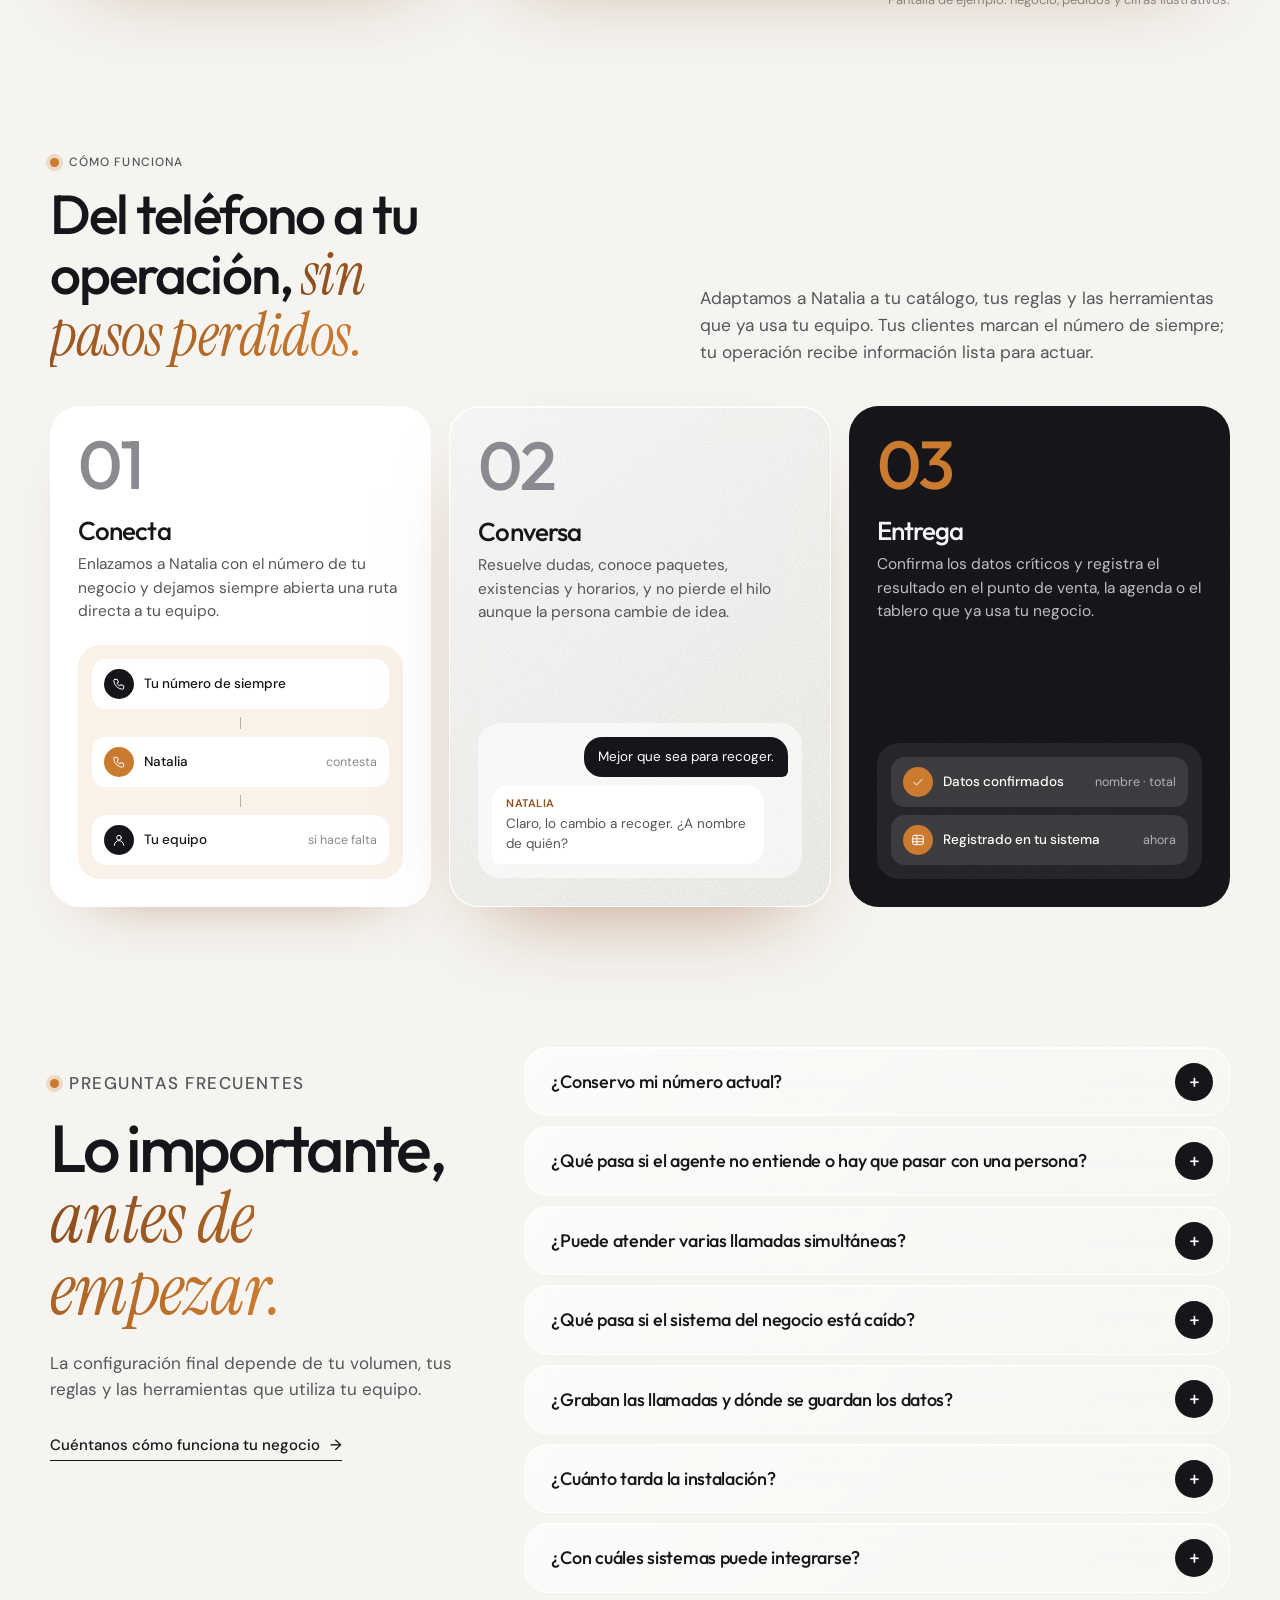
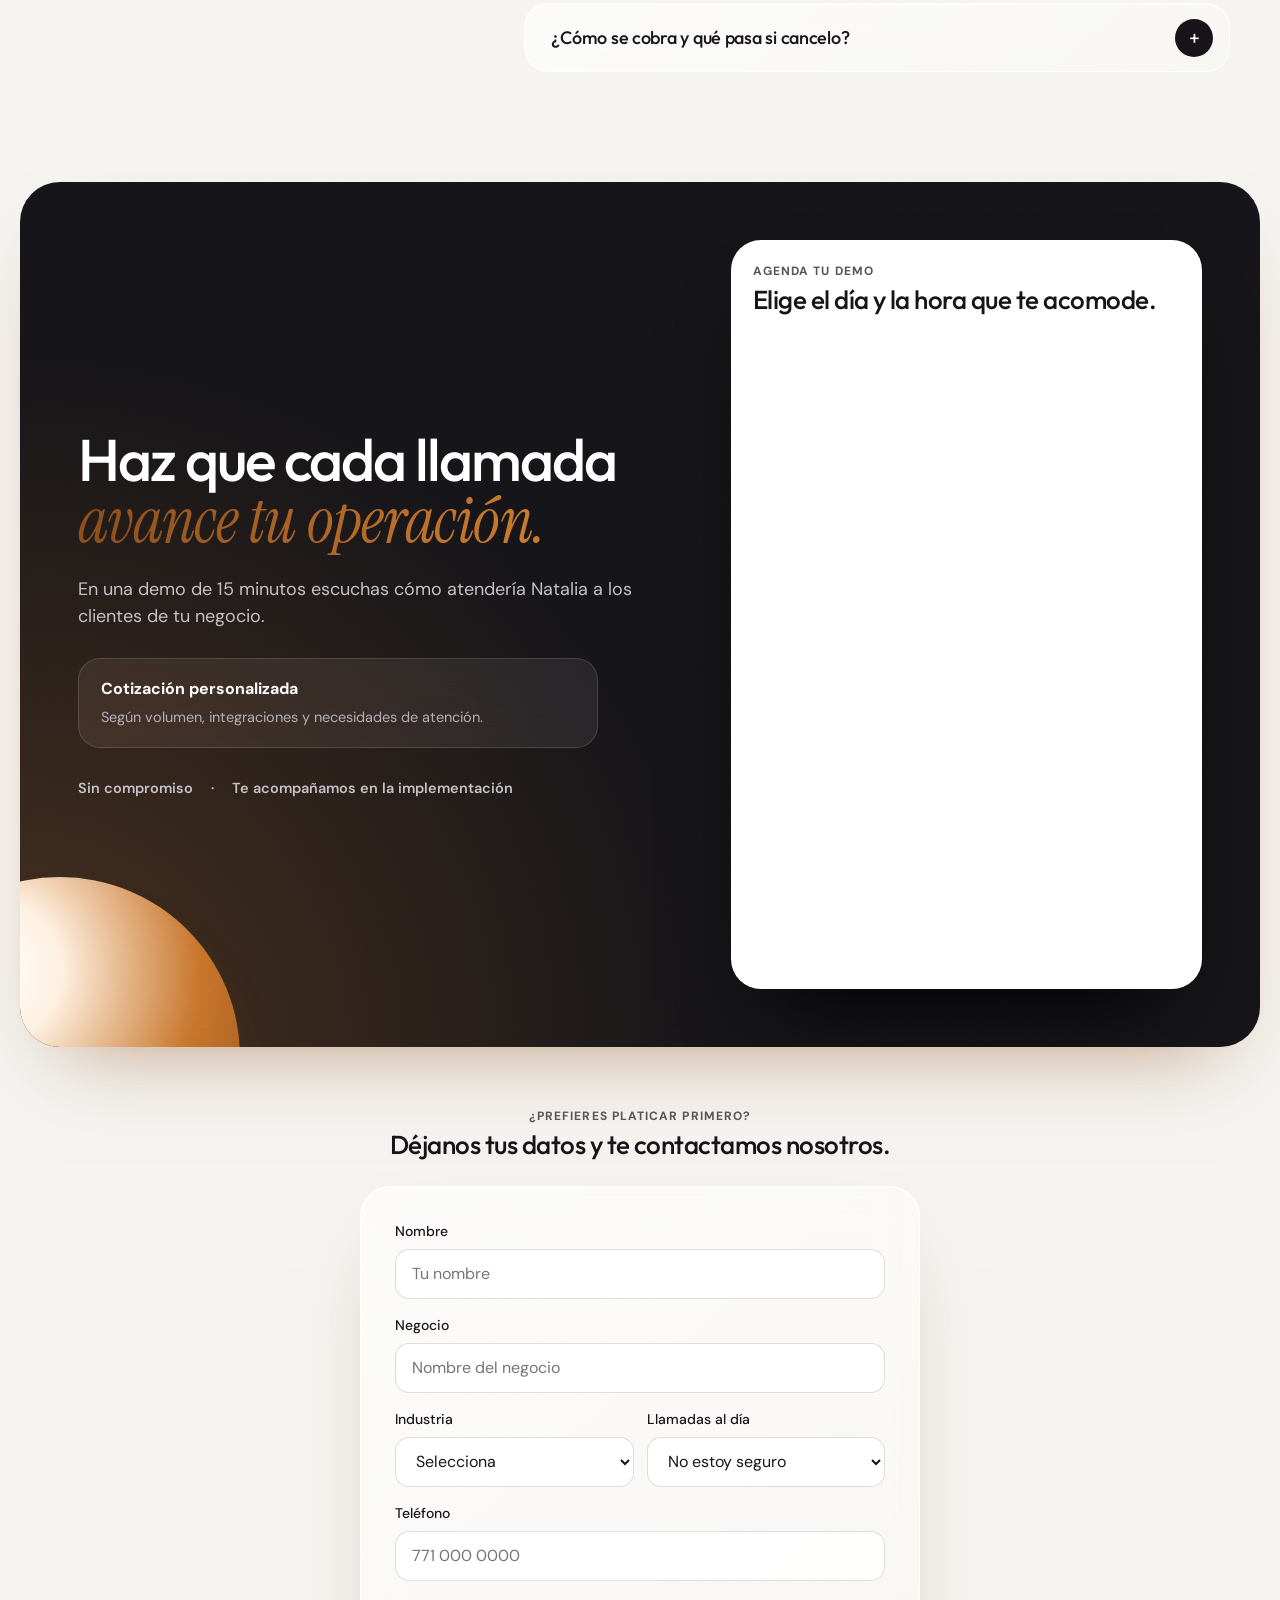
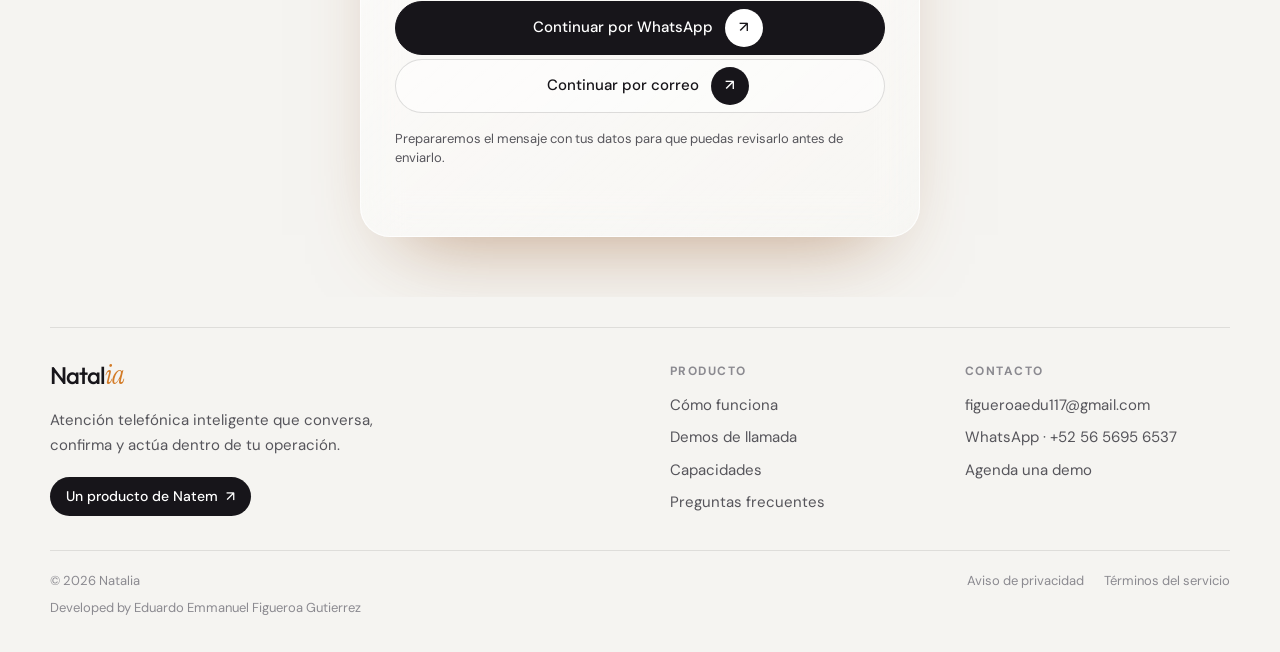
==== commit 283bb3f8: "Móvil: botón de escuchar compacto junto a la onda de voz En pantallas chicas el botón pasa de píldor" ====
--- a/index.html
+++ b/index.html
@@ -36,7 +36,7 @@
   <link rel="preconnect" href="https://fonts.gstatic.com" crossorigin>
   <link href="https://fonts.googleapis.com/css2?family=DM+Sans:opsz,wght@9..40,400;9..40,500;9..40,600&family=Instrument+Serif:ital@1&family=Outfit:wght@400;500&display=swap" rel="stylesheet">
   <link rel="stylesheet" href="css/style.css?v=20260728-3">
-  <link rel="stylesheet" href="css/call-carousel.css?v=20261122-1">
+  <link rel="stylesheet" href="css/call-carousel.css?v=20261122-2">
   <link rel="stylesheet" href="css/operations-verticals.css?v=20260726-2">
   <link rel="stylesheet" href="css/glass.css?v=20261122-1">
 </head>
--- a/css/call-carousel.css
+++ b/css/call-carousel.css
@@ -335,6 +335,11 @@
   100% { opacity: 0; transform: scale(1.7); }
 }
 
+@keyframes nc-ring-sm {
+  0% { opacity: 0.5; transform: scale(1); }
+  100% { opacity: 0; transform: scale(1.45); }
+}
+
 .nc-play-text {
   min-width: 0;
 }
@@ -824,10 +829,16 @@
     grid-row: auto;
   }
 
+  /* En móvil el botón es un círculo junto a la onda, sin la píldora con texto. */
   .nc-top {
-    gap: 14px;
+    display: grid;
+    grid-template-columns: auto minmax(0, 1fr);
+    align-items: center;
+    gap: 14px 12px;
     padding: 18px 16px 14px;
   }
+
+  .nc-id { grid-column: 1 / -1; }
 
   .nc-convo {
     padding: 14px 16px 12px;
@@ -846,23 +857,51 @@
   .nc-id strong { font-size: 16px; }
   .nc-id small { font-size: 13px; }
 
-  .nc-play {
-    gap: 14px;
-    padding: 10px 16px 10px 10px;
+  .nc-play,
+  .nc-play[data-mode="mute"] {
+    width: auto;
+    padding: 0;
+    border: 0;
+    border-radius: 50%;
+    background: none;
+    box-shadow: none;
+  }
+
+  .nc-play:hover {
+    transform: none;
+    box-shadow: none;
   }
 
   .nc-play-btn {
-    width: 58px;
-    height: 58px;
-  }
+    width: 46px;
+    height: 46px;
+    box-shadow: 0 8px 16px -8px color-mix(in srgb, var(--call-accent) 85%, transparent);
+  }
+
+  .nc-play[data-mode="mute"] .nc-play-btn { background: var(--call-ink); }
 
   .nc-play-btn svg {
-    width: 26px;
-    height: 26px;
-  }
-
-  .nc-play-text b { font-size: 17.5px; }
-  .nc-play-text small { font-size: 13px; }
+    width: 22px;
+    height: 22px;
+  }
+
+  .nc-play[data-mode="play"] .nc-play-btn svg { margin-left: 3px; }
+
+  .call-slide.active .nc-play[data-mode="play"] .nc-play-btn::before,
+  .call-slide.active .nc-play[data-mode="play"] .nc-play-btn::after {
+    animation-name: nc-ring-sm;
+  }
+
+  /* El texto sigue disponible para lectores de pantalla. */
+  .nc-play-text {
+    position: absolute;
+    width: 1px;
+    height: 1px;
+    overflow: hidden;
+    clip-path: inset(50%);
+    white-space: nowrap;
+  }
+
   .nc-wave { height: 28px; }
 
   .nc-msg {
@@ -895,7 +934,6 @@
 }
 
 @media (max-width: 380px) {
-  .nc-play-text small { display: none; }
   .nc-transcript { height: 270px; }
 }
 
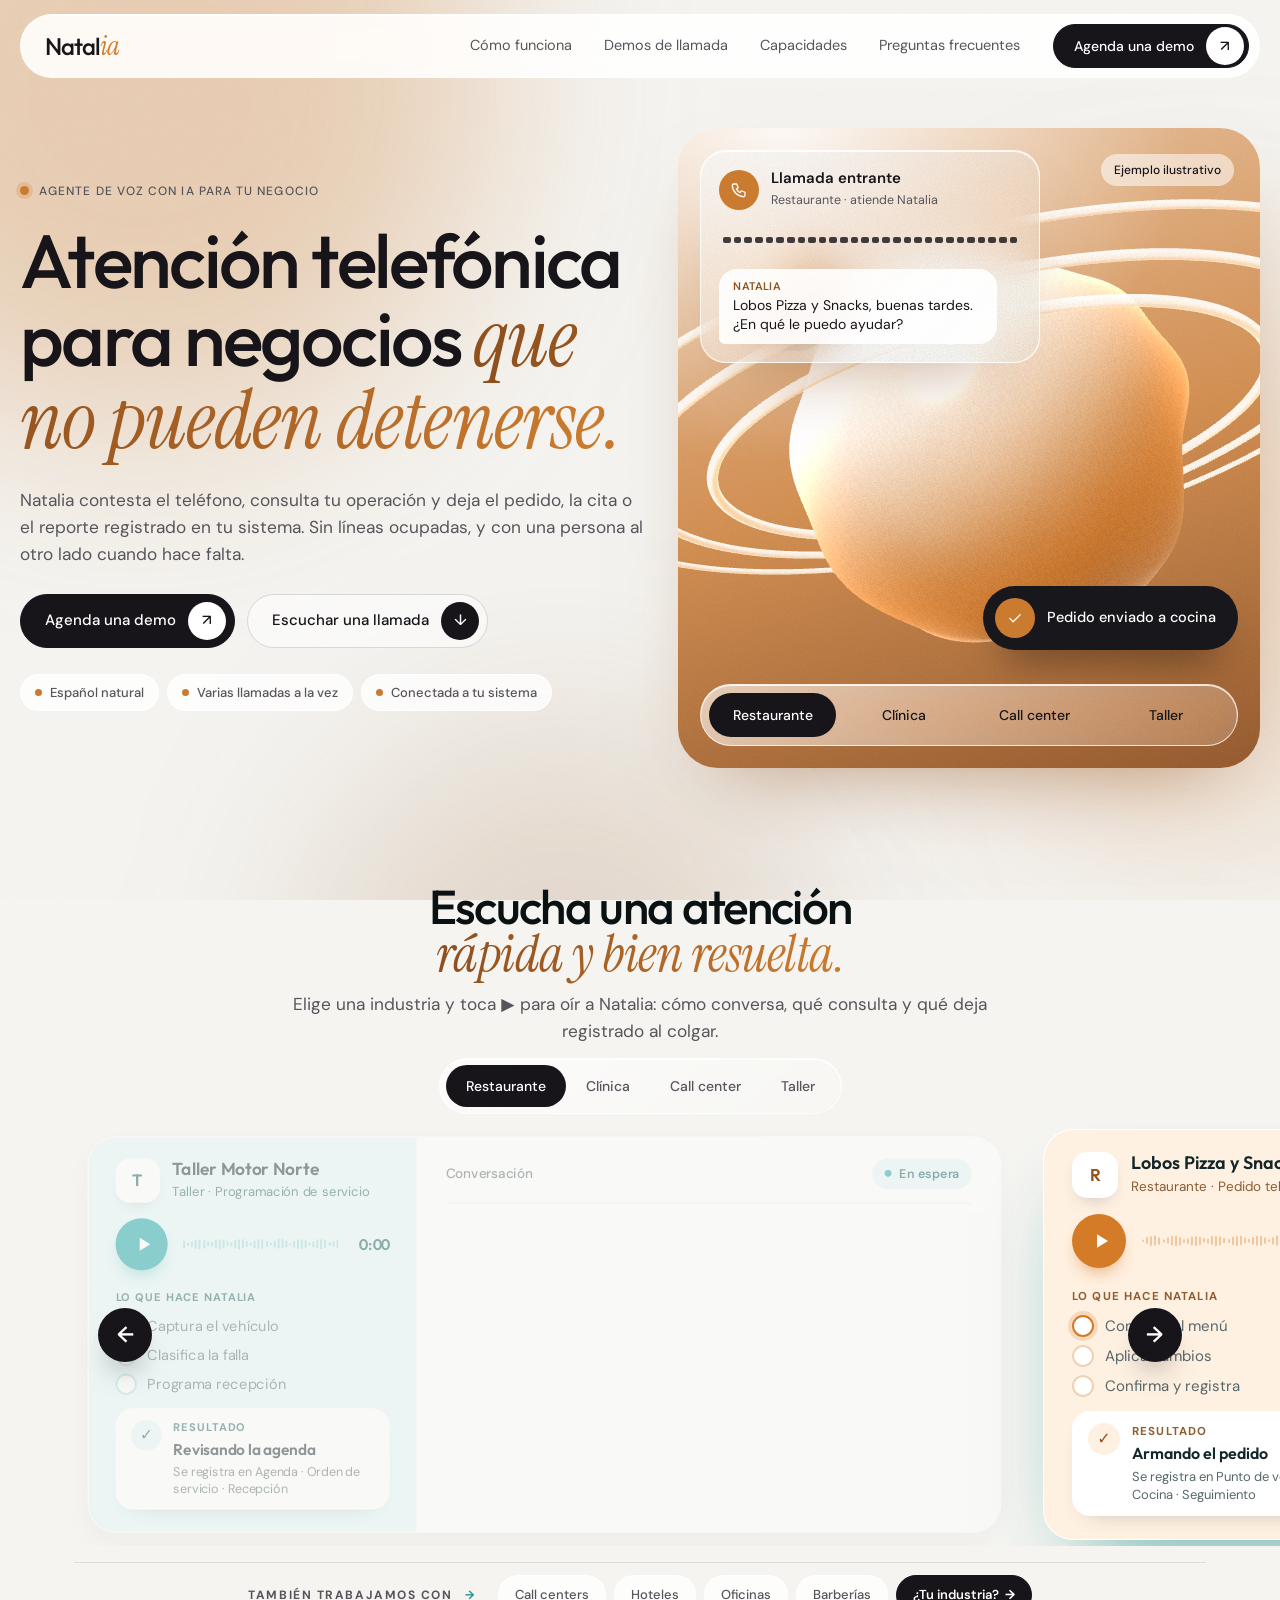
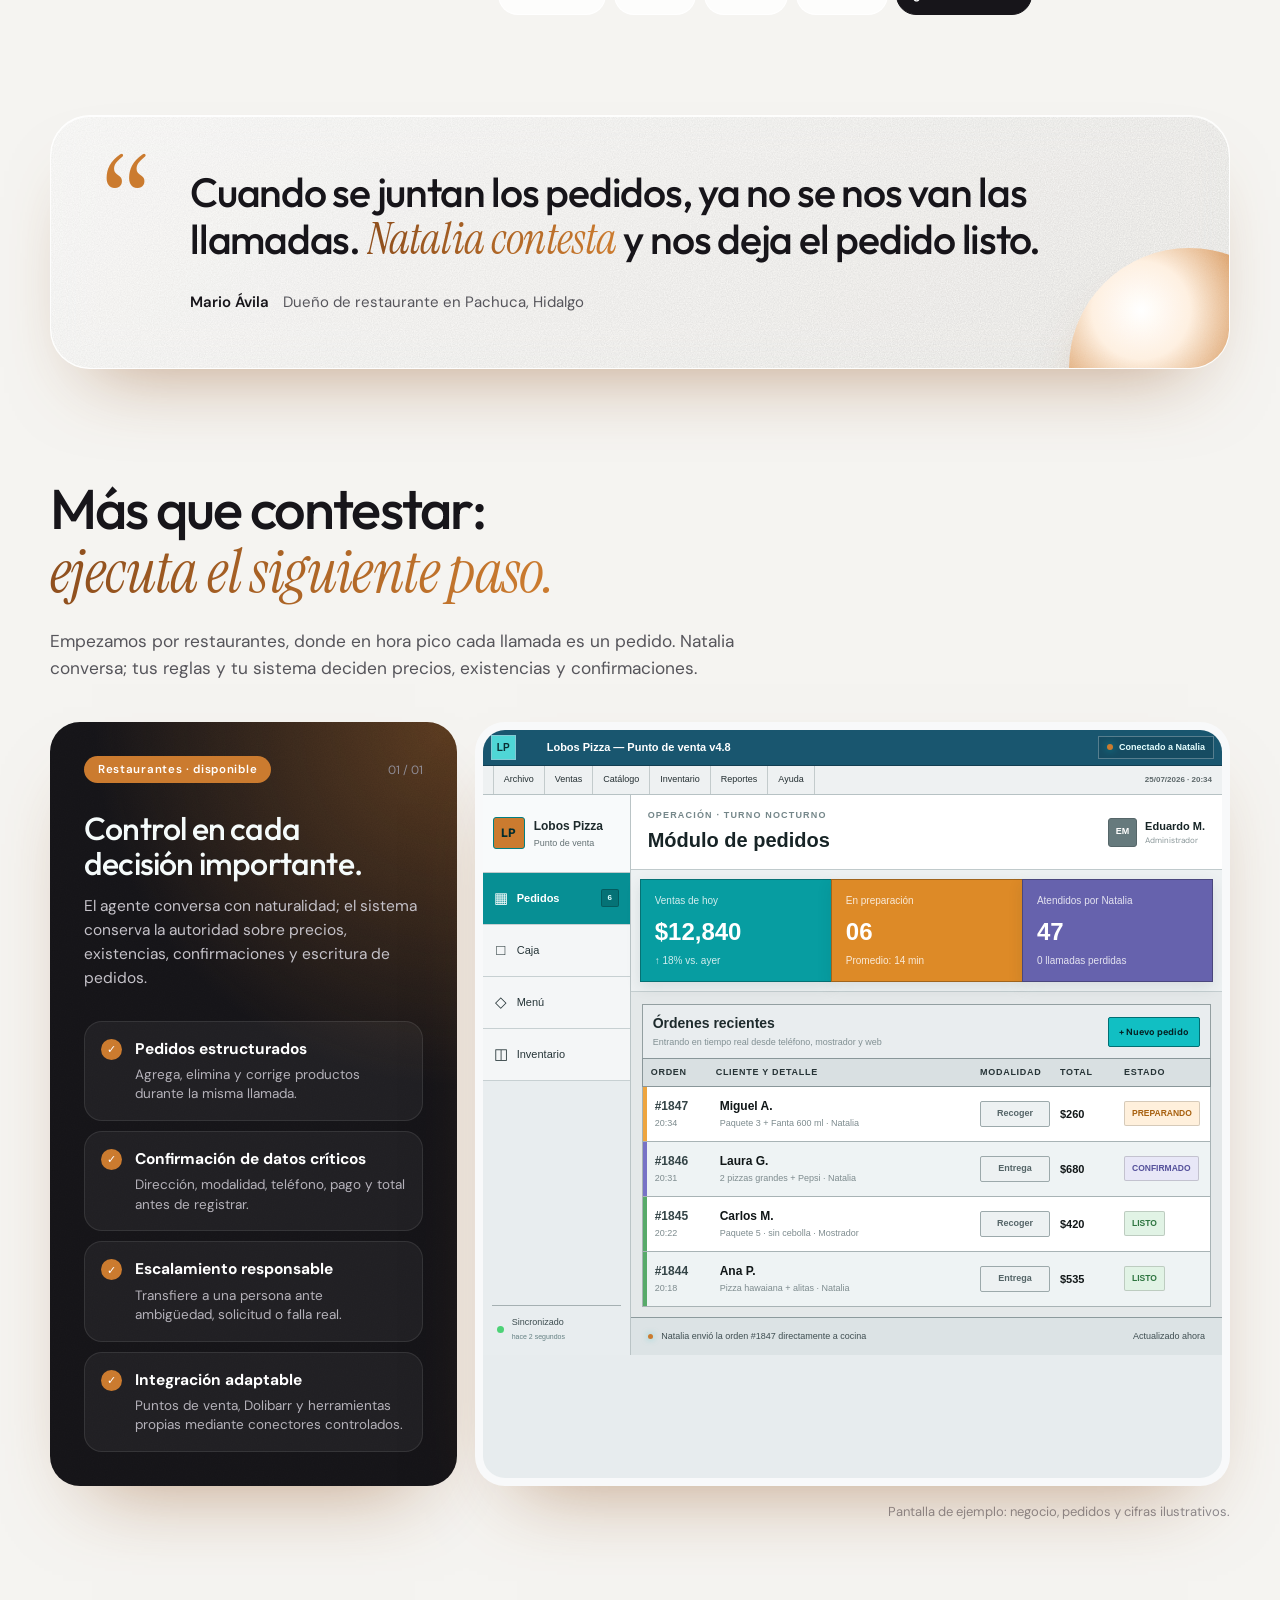
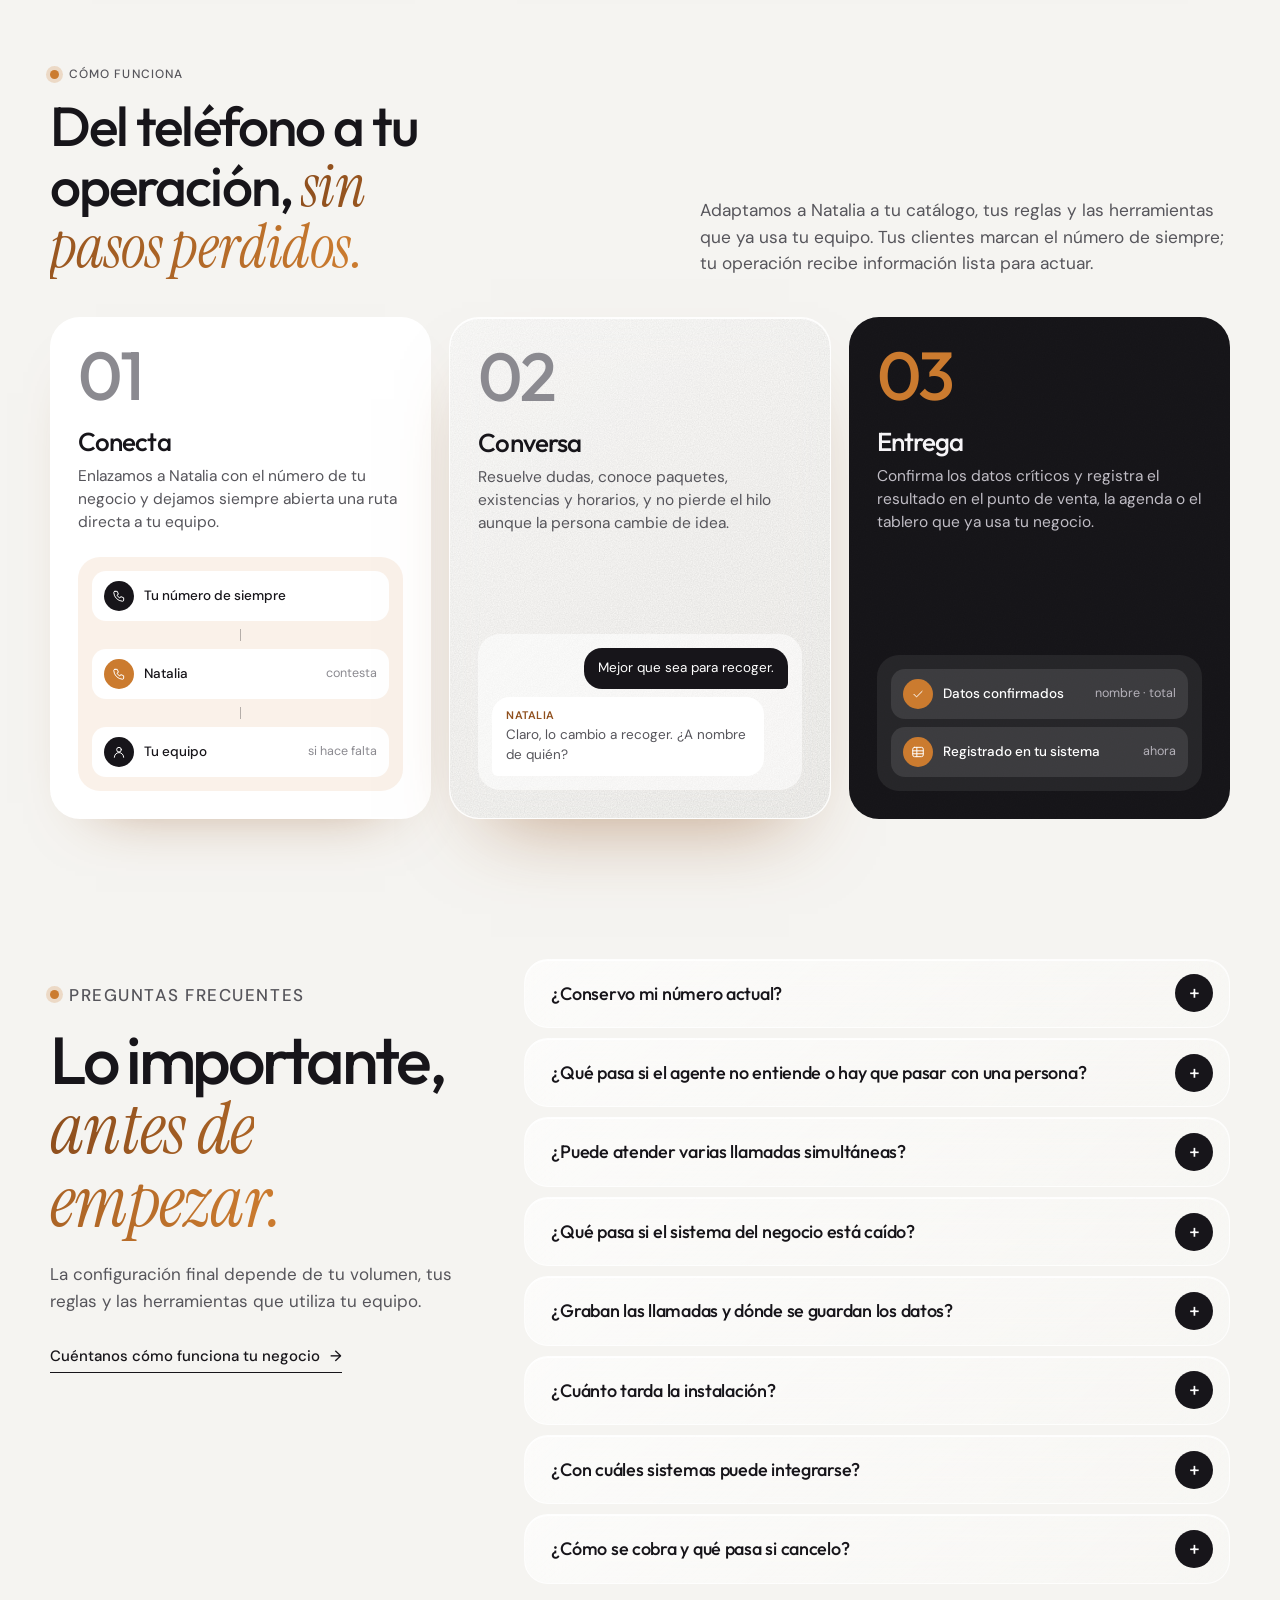
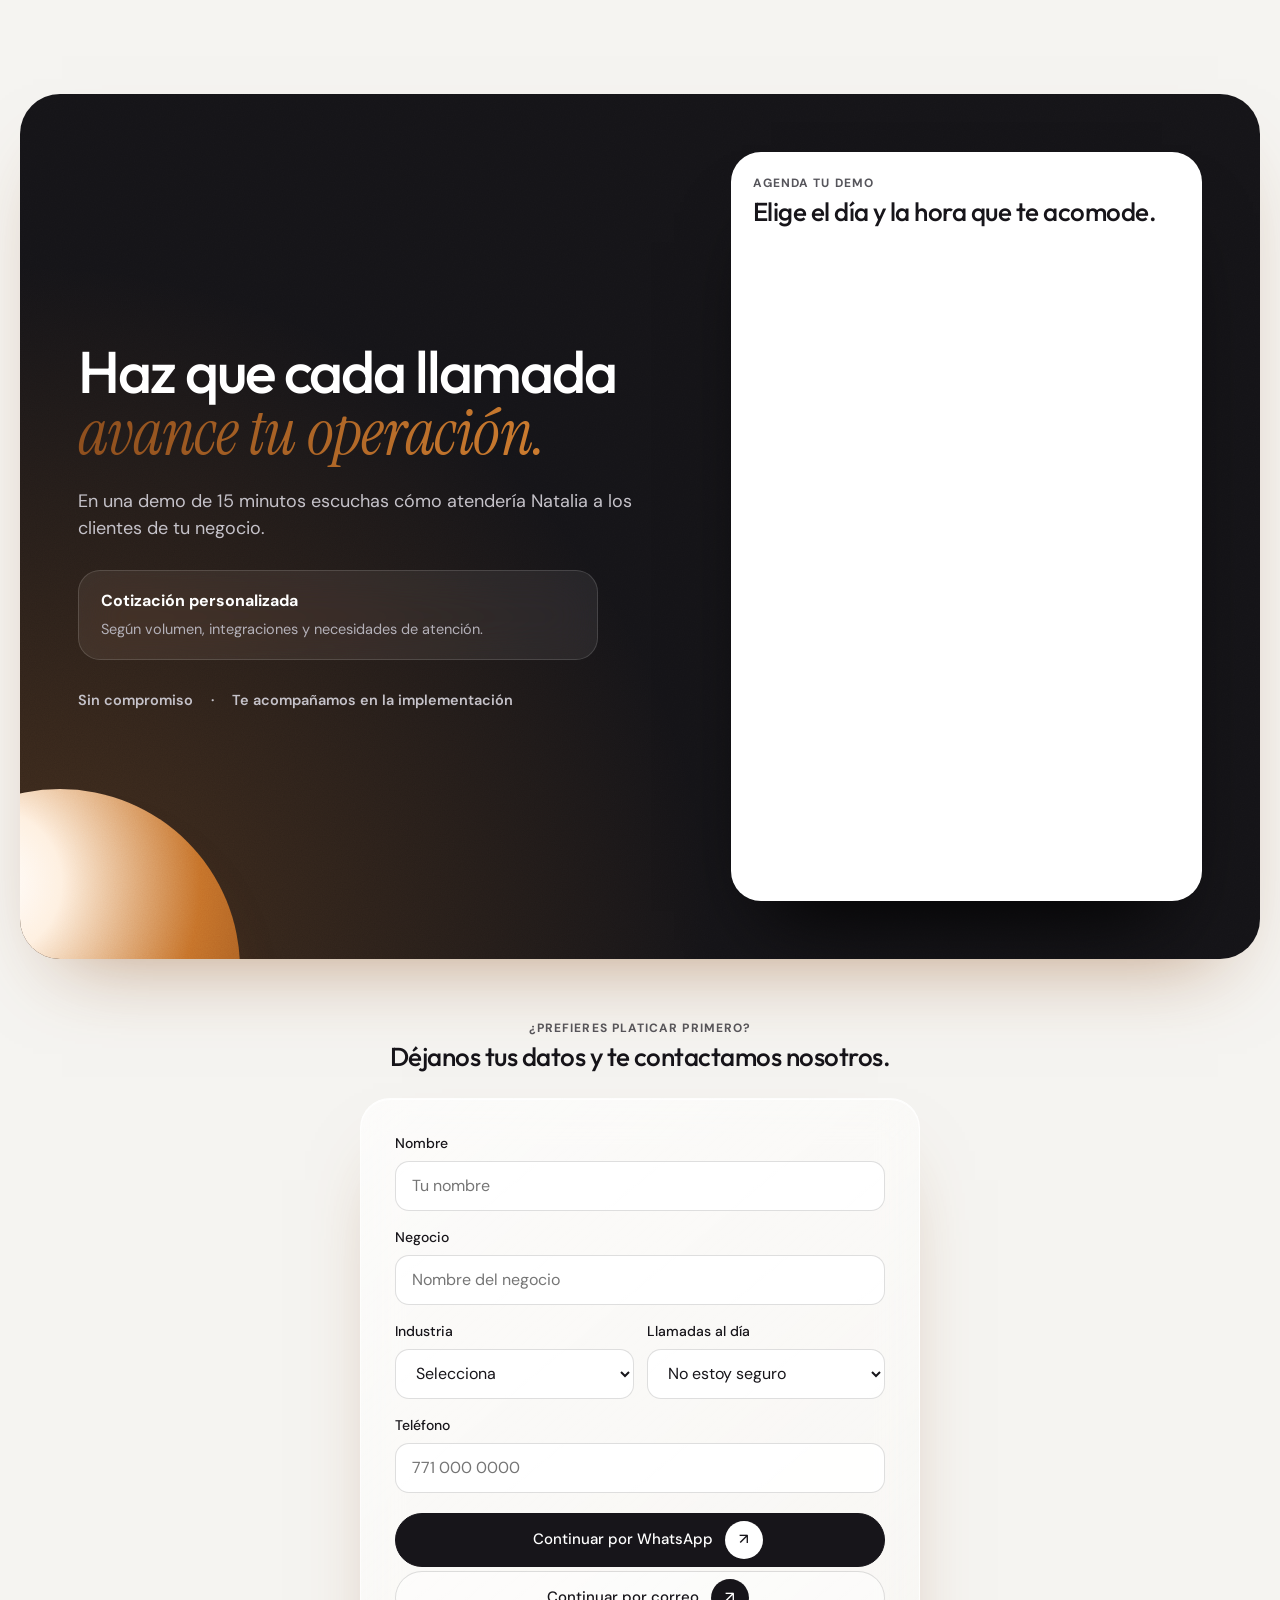
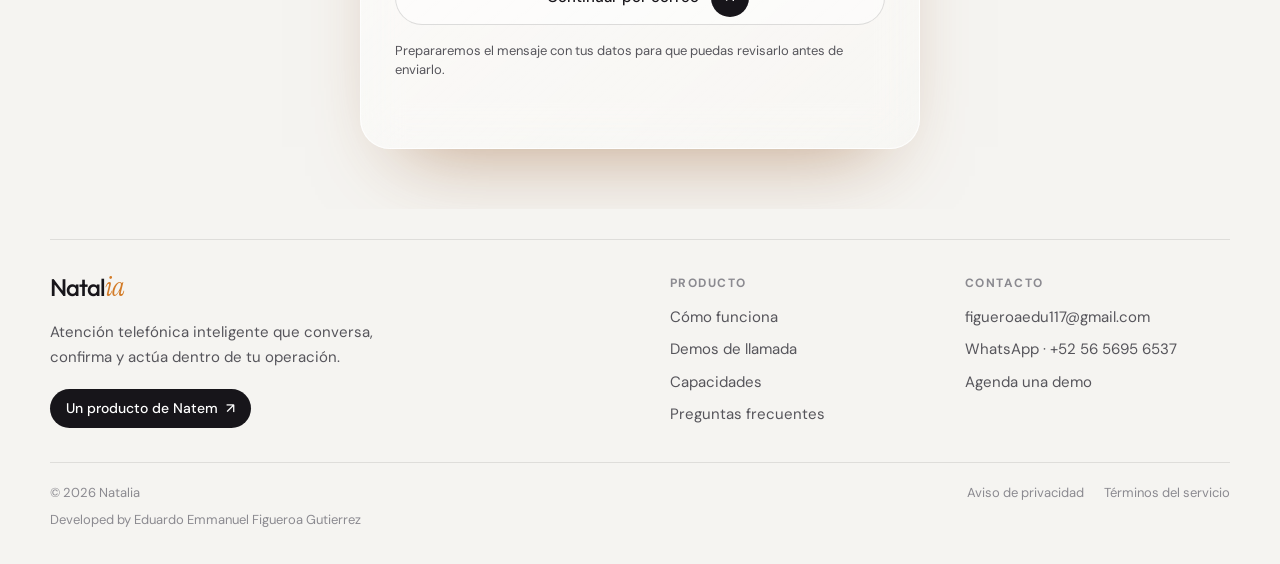
==== commit 627396c8: "Escritorio: botón de escuchar compacto junto a la onda, como en móvil - El botón deja de ser una píl" ====
--- a/index.html
+++ b/index.html
@@ -36,7 +36,7 @@
   <link rel="preconnect" href="https://fonts.gstatic.com" crossorigin>
   <link href="https://fonts.googleapis.com/css2?family=DM+Sans:opsz,wght@9..40,400;9..40,500;9..40,600&family=Instrument+Serif:ital@1&family=Outfit:wght@400;500&display=swap" rel="stylesheet">
   <link rel="stylesheet" href="css/style.css?v=20260728-3">
-  <link rel="stylesheet" href="css/call-carousel.css?v=20261122-2">
+  <link rel="stylesheet" href="css/call-carousel.css?v=20261122-3">
   <link rel="stylesheet" href="css/operations-verticals.css?v=20260726-2">
   <link rel="stylesheet" href="css/glass.css?v=20261122-1">
 </head>
@@ -106,7 +106,7 @@
       <div class="section-inner call-inner">
         <div class="call-heading reveal">
           <h2>Escucha una atención<br><em>rápida y bien resuelta.</em></h2>
-          <p>Elige una industria y toca <b>▶ Escuchar la llamada</b> para oír a Natalia: cómo conversa, qué consulta y qué deja registrado al colgar.</p>
+          <p>Elige una industria y toca <b>▶</b> para oír a Natalia: cómo conversa, qué consulta y qué deja registrado al colgar.</p>
         </div>
 
         <div class="call-showcase reveal" id="call-stage">
@@ -478,7 +478,7 @@
   </footer>
 
   <script src="js/site.js?v=20260726-9"></script>
-  <script src="js/call-carousel.js?v=20261122-1"></script>
+  <script src="js/call-carousel.js?v=20261122-3"></script>
   <script type="module" src="js/orb.js?v=20261115-1"></script>
   <script src="https://assets.calendly.com/assets/external/widget.js" async></script>
 </body>
--- a/css/call-carousel.css
+++ b/css/call-carousel.css
@@ -201,11 +201,13 @@
   background: var(--call-soft);
 }
 
+/* Arriba: quién llama; debajo, el botón redondo junto a la onda y el reloj. */
 .nc-top {
   grid-row: 1;
-  display: flex;
-  flex-direction: column;
-  gap: 20px;
+  display: grid;
+  grid-template-columns: auto minmax(0, 1fr);
+  align-items: center;
+  gap: 20px 14px;
   padding: 26px 28px 20px;
 }
 
@@ -228,6 +230,7 @@
 
 /* Quién llama */
 .nc-id {
+  grid-column: 1 / -1;
   display: flex;
   align-items: center;
   gap: 13px;
@@ -259,57 +262,46 @@
   font-size: 13.5px;
 }
 
-/* Botón para escuchar: lo más visible de la tarjeta */
+/* Botón para escuchar: círculo del color de la industria junto a la onda */
 .nc-play {
   position: relative;
-  display: flex;
-  width: 100%;
-  align-items: center;
-  gap: 16px;
-  padding: 12px 20px 12px 12px;
-  border: 1.5px solid color-mix(in srgb, var(--call-accent) 50%, transparent);
-  border-radius: 999px;
-  color: #13262a;
-  background: #fff;
-  box-shadow: 0 16px 32px -16px color-mix(in srgb, var(--call-accent) 85%, transparent);
-  text-align: left;
+  display: grid;
+  padding: 0;
+  border: 0;
+  border-radius: 50%;
+  background: none;
   cursor: pointer;
-  transition: transform 180ms ease, box-shadow 180ms ease, background 180ms ease, color 180ms ease;
-}
-
-.nc-play:hover {
-  transform: translateY(-2px);
-  box-shadow: 0 20px 36px -14px color-mix(in srgb, var(--call-accent) 90%, transparent);
 }
 
 .nc-play:focus-visible {
   outline: 3px solid color-mix(in srgb, var(--call-accent) 55%, transparent);
-  outline-offset: 3px;
+  outline-offset: 4px;
 }
 
 .nc-play-btn {
   position: relative;
-  flex: none;
-  display: grid;
-  width: 66px;
-  height: 66px;
+  display: grid;
+  width: 54px;
+  height: 54px;
   place-items: center;
   border-radius: 50%;
   color: #fff;
   background: var(--call-accent);
+  box-shadow: 0 10px 20px -10px color-mix(in srgb, var(--call-accent) 90%, transparent);
   transition: background 180ms ease, transform 180ms ease;
 }
 
-.nc-play:hover .nc-play-btn { transform: scale(1.05); }
+.nc-play:hover .nc-play-btn { transform: scale(1.06); }
 
 .nc-play-btn svg {
   position: relative;
   z-index: 1;
-  width: 30px;
-  height: 30px;
-}
-
-.nc-play[data-mode="play"] .nc-play-btn svg { margin-left: 4px; }
+  width: 24px;
+  height: 24px;
+}
+
+.nc-play[data-mode="play"] .nc-play-btn svg { margin-left: 3px; }
+.nc-play[data-mode="mute"] .nc-play-btn { background: var(--call-ink); }
 
 /* Ondas que invitan a tocar mientras la voz está apagada */
 .nc-play-btn::before,
@@ -331,59 +323,42 @@
 .call-slide.active .nc-play[data-mode="play"] .nc-play-btn::after { animation-delay: 1.1s; }
 
 @keyframes nc-ring {
-  0% { opacity: 0.7; transform: scale(1); }
-  100% { opacity: 0; transform: scale(1.7); }
-}
-
-@keyframes nc-ring-sm {
   0% { opacity: 0.5; transform: scale(1); }
   100% { opacity: 0; transform: scale(1.45); }
 }
 
+/* El texto del botón queda para lectores de pantalla y el tooltip. */
 .nc-play-text {
-  min-width: 0;
-}
-
-.nc-play-text b {
-  display: block;
-  font: 600 19px/1.15 var(--font-head);
-}
-
-.nc-play-text small {
-  display: block;
-  margin-top: 5px;
-  color: #56676a;
-  font-size: 13.5px;
-  line-height: 1.3;
-}
-
-.nc-play[data-mode="mute"] {
-  border-color: transparent;
-  color: #fff;
-  background: var(--call-ink);
-}
-
-.nc-play[data-mode="mute"] .nc-play-btn { background: rgba(255, 255, 255, 0.16); }
-.nc-play[data-mode="mute"] .nc-play-text small { color: rgba(255, 255, 255, 0.78); }
+  position: absolute;
+  width: 1px;
+  height: 1px;
+  overflow: hidden;
+  clip-path: inset(50%);
+  white-space: nowrap;
+}
 
 /* Onda de voz y reloj */
 .nc-wave-row {
-  display: flex;
-  align-items: center;
-  gap: 14px;
-}
-
+  min-width: 0;
+  display: flex;
+  align-items: center;
+  gap: 12px;
+}
+
+/* Las barras se adelgazan para caber junto al botón en columnas angostas. */
 .nc-wave {
   flex: 1;
+  min-width: 0;
   display: flex;
   height: 34px;
   align-items: center;
-  gap: 3px;
+  gap: 2px;
+  overflow: hidden;
 }
 
 .nc-wave span {
   flex: 1 1 0;
-  min-width: 2px;
+  min-width: 1px;
   max-width: 4px;
   min-height: 4px;
   border-radius: 999px;
@@ -404,7 +379,7 @@
 
 .nc-time {
   flex: none;
-  min-width: 3.2em;
+  min-width: 2.6em;
   color: var(--call-ink);
   font: 600 16px/1 var(--font-head);
   font-variant-numeric: tabular-nums;
@@ -738,11 +713,6 @@
     padding-bottom: clamp(16px, 2.6svh, 26px);
   }
 
-  .nc-play-btn {
-    width: clamp(54px, 7.6svh, 66px);
-    height: clamp(54px, 7.6svh, 66px);
-  }
-
   .nc-steps { gap: clamp(5px, 0.9svh, 8px); }
 
   .carousel-hint {
@@ -776,8 +746,8 @@
   .call-track { padding-top: 2px; }
   .nc-id strong { font-size: 16.5px; }
   .nc-icon { width: 40px; height: 40px; border-radius: 13px; }
-  .nc-play { padding-block: 9px; }
-  .nc-play-text b { font-size: 17.5px; }
+  .nc-play-btn { width: 48px; height: 48px; }
+  .nc-play-btn svg { width: 22px; height: 22px; }
   .nc-wave { height: 26px; }
   .nc-steps li { font-size: 14px; }
   .nc-result { margin-top: 2px; padding: 10px 14px; }
@@ -829,16 +799,10 @@
     grid-row: auto;
   }
 
-  /* En móvil el botón es un círculo junto a la onda, sin la píldora con texto. */
   .nc-top {
-    display: grid;
-    grid-template-columns: auto minmax(0, 1fr);
-    align-items: center;
     gap: 14px 12px;
     padding: 18px 16px 14px;
   }
-
-  .nc-id { grid-column: 1 / -1; }
 
   .nc-convo {
     padding: 14px 16px 12px;
@@ -857,49 +821,14 @@
   .nc-id strong { font-size: 16px; }
   .nc-id small { font-size: 13px; }
 
-  .nc-play,
-  .nc-play[data-mode="mute"] {
-    width: auto;
-    padding: 0;
-    border: 0;
-    border-radius: 50%;
-    background: none;
-    box-shadow: none;
-  }
-
-  .nc-play:hover {
-    transform: none;
-    box-shadow: none;
-  }
-
   .nc-play-btn {
     width: 46px;
     height: 46px;
-    box-shadow: 0 8px 16px -8px color-mix(in srgb, var(--call-accent) 85%, transparent);
-  }
-
-  .nc-play[data-mode="mute"] .nc-play-btn { background: var(--call-ink); }
+  }
 
   .nc-play-btn svg {
     width: 22px;
     height: 22px;
-  }
-
-  .nc-play[data-mode="play"] .nc-play-btn svg { margin-left: 3px; }
-
-  .call-slide.active .nc-play[data-mode="play"] .nc-play-btn::before,
-  .call-slide.active .nc-play[data-mode="play"] .nc-play-btn::after {
-    animation-name: nc-ring-sm;
-  }
-
-  /* El texto sigue disponible para lectores de pantalla. */
-  .nc-play-text {
-    position: absolute;
-    width: 1px;
-    height: 1px;
-    overflow: hidden;
-    clip-path: inset(50%);
-    white-space: nowrap;
   }
 
   .nc-wave { height: 28px; }
